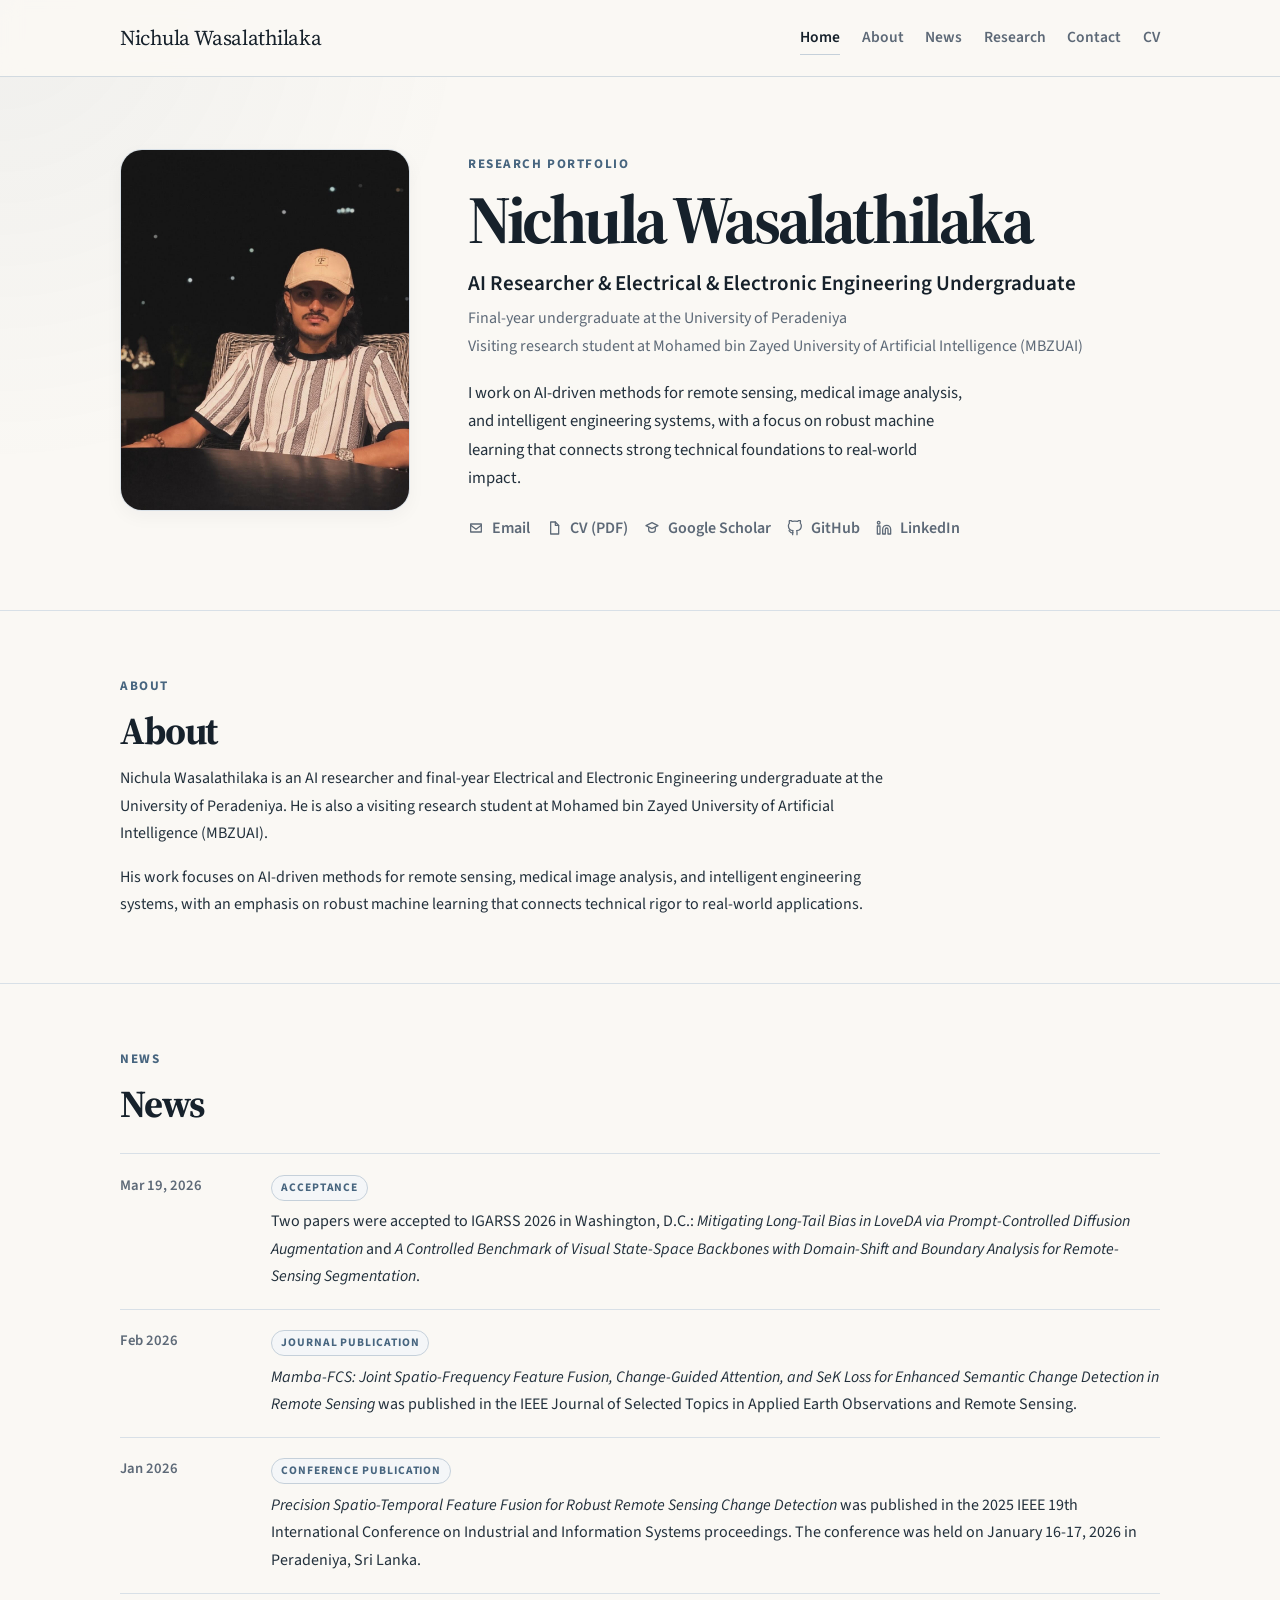
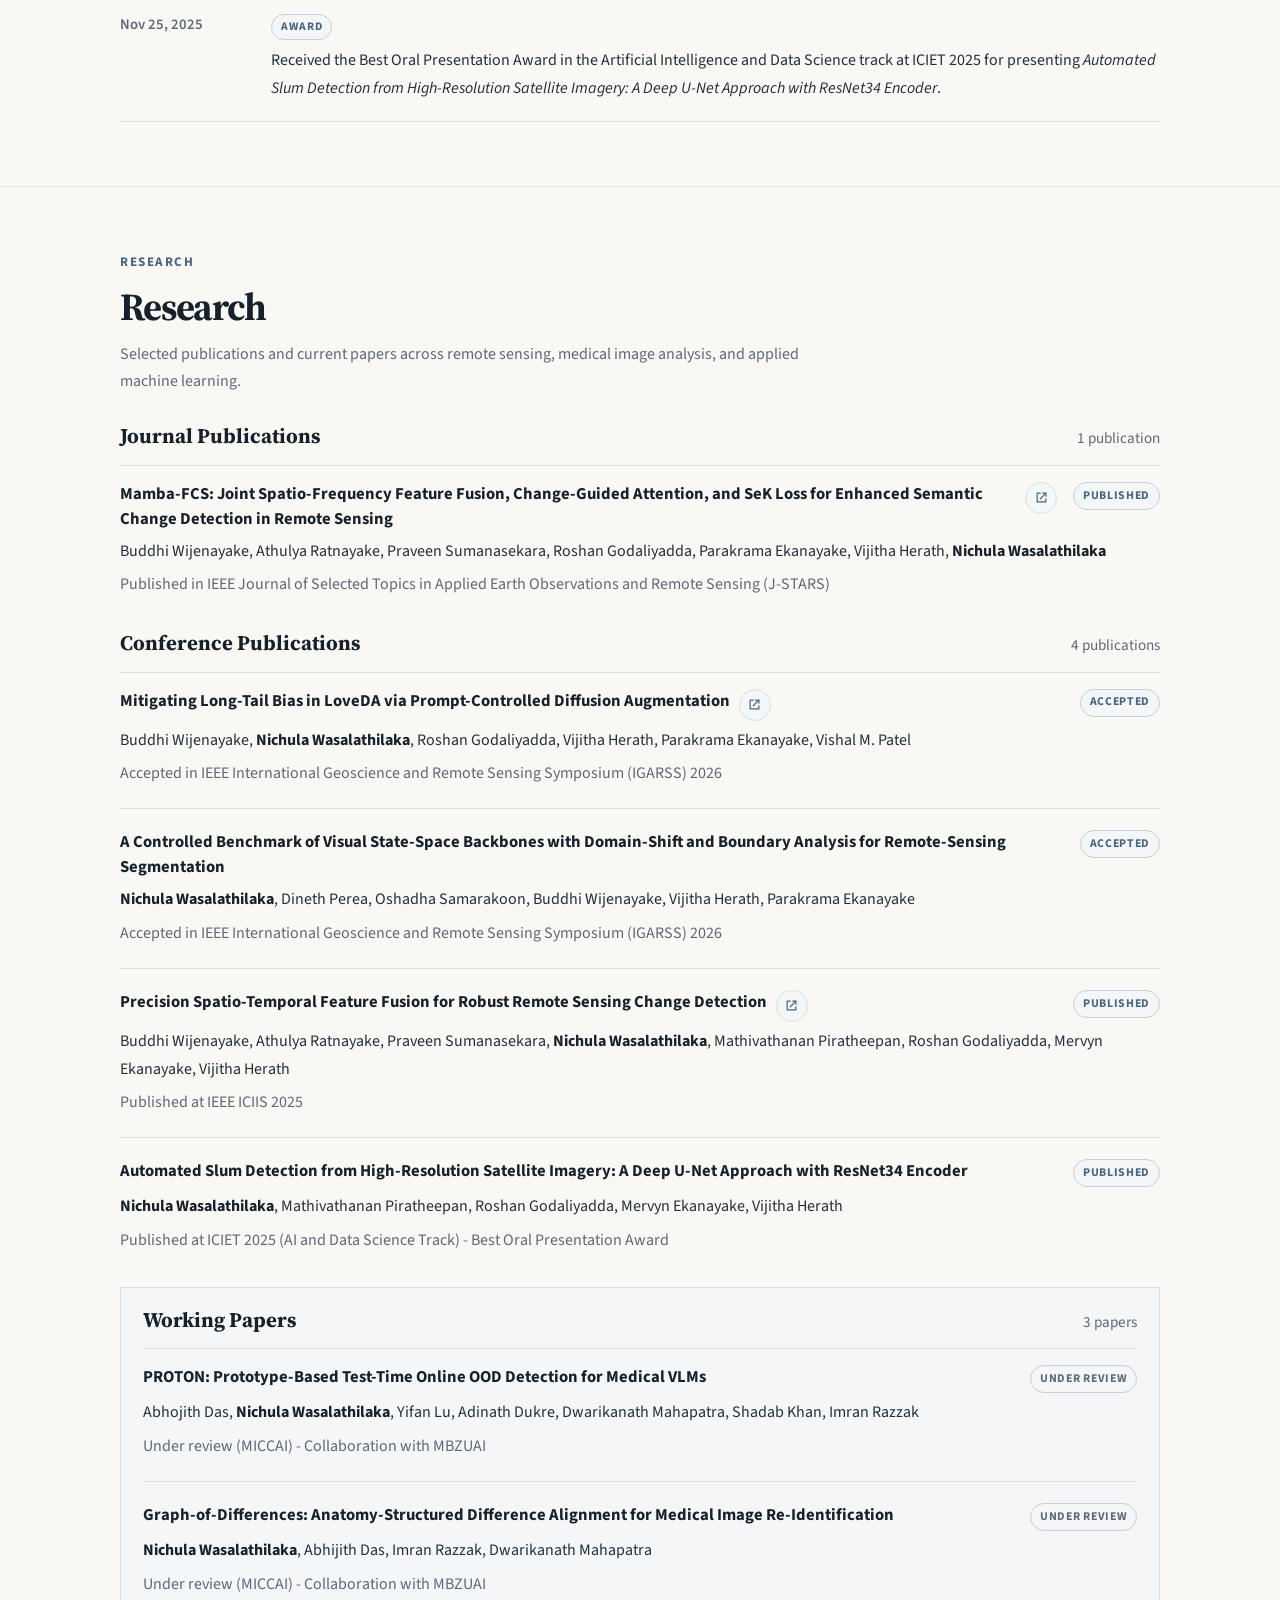
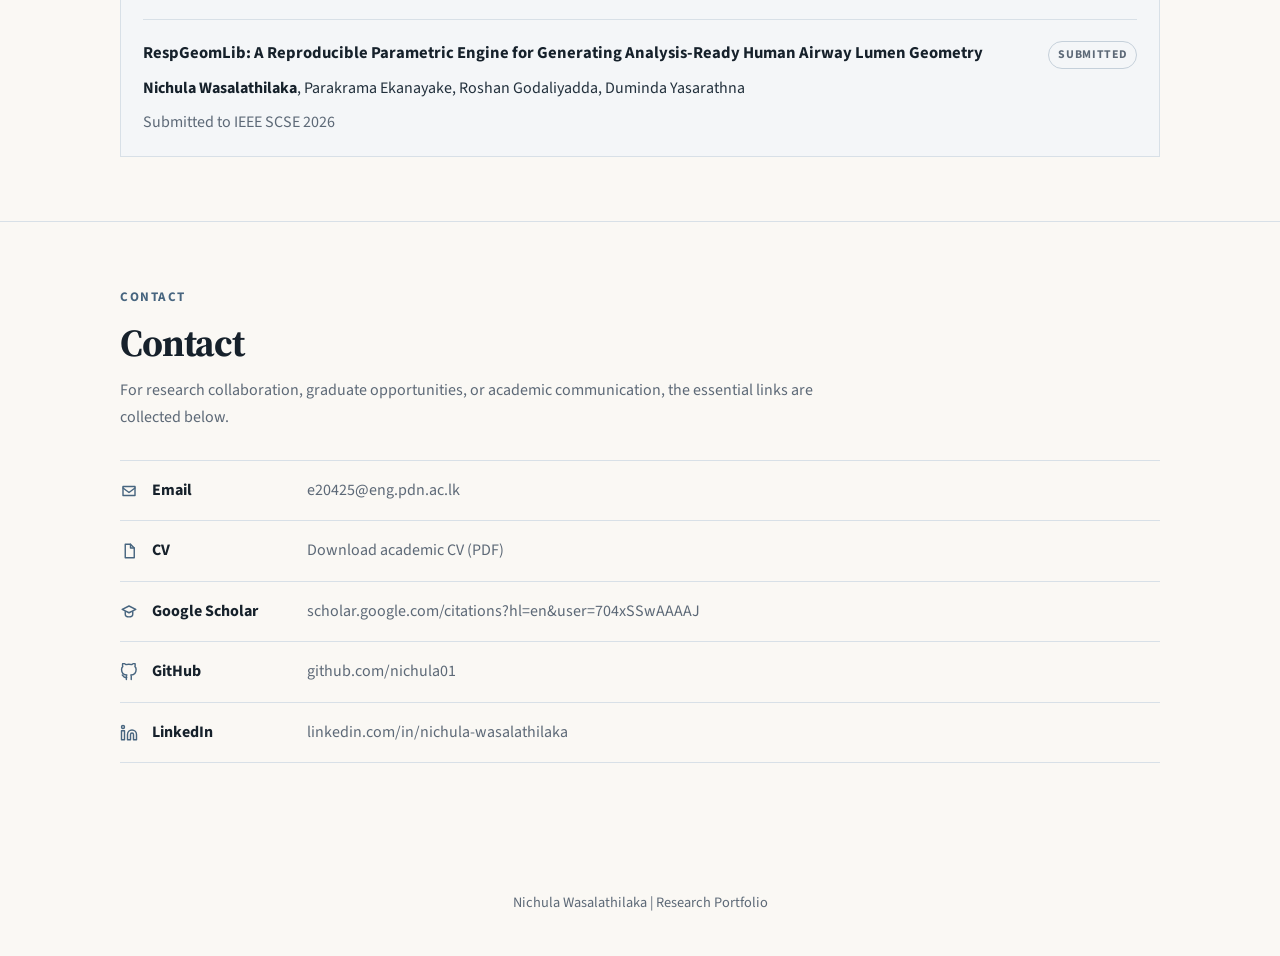
==== index.html @ c7d23189 "Initial portfolio site" ====
<!DOCTYPE html>
<html lang="en">
<head>
  <meta charset="UTF-8" />
  <meta name="viewport" content="width=device-width, initial-scale=1.0" />
  <title>Nichula Wasalathilaka | Research Portfolio</title>
  <meta name="description" content="Nichula Wasalathilaka is an AI researcher and Electrical &amp; Electronic Engineering undergraduate at the University of Peradeniya, working on remote sensing, medical imaging, and intelligent engineering systems." />
  <meta name="author" content="Nichula Wasalathilaka" />
  <meta name="robots" content="index, follow, max-image-preview:large" />
  <meta name="theme-color" content="#faf8f4" />
  <link rel="canonical" href="https://nichula01.github.io/" />
  <meta property="og:type" content="website" />
  <meta property="og:site_name" content="Nichula Wasalathilaka | Research Portfolio" />
  <meta property="og:title" content="Nichula Wasalathilaka | Research Portfolio" />
  <meta property="og:description" content="Nichula Wasalathilaka is an AI researcher and Electrical &amp; Electronic Engineering undergraduate at the University of Peradeniya, working on remote sensing, medical imaging, and intelligent engineering systems." />
  <meta property="og:url" content="https://nichula01.github.io/" />
  <meta property="og:image" content="https://nichula01.github.io/images/nichula_2.jpg" />
  <meta property="og:image:alt" content="Portrait of Nichula Wasalathilaka" />
  <meta name="twitter:card" content="summary_large_image" />
  <meta name="twitter:title" content="Nichula Wasalathilaka | Research Portfolio" />
  <meta name="twitter:description" content="Nichula Wasalathilaka is an AI researcher and Electrical &amp; Electronic Engineering undergraduate at the University of Peradeniya, working on remote sensing, medical imaging, and intelligent engineering systems." />
  <meta name="twitter:image" content="https://nichula01.github.io/images/nichula_2.jpg" />
  <!-- Temporary favicon using the existing portrait image. Replace with dedicated favicon assets if added later. -->
  <link rel="icon" href="images/nichula_2.jpg" type="image/jpeg" />
  <link rel="apple-touch-icon" href="images/nichula_2.jpg" />
  <link rel="preconnect" href="https://fonts.googleapis.com" />
  <link rel="preconnect" href="https://fonts.gstatic.com" crossorigin />
  <link href="https://fonts.googleapis.com/css2?family=Source+Sans+3:wght@400;500;600;700&family=Source+Serif+4:wght@600;700;800&display=swap" rel="stylesheet" />
  <script type="application/ld+json">
    {
      "@context": "https://schema.org",
      "@type": "Person",
      "name": "Nichula Wasalathilaka",
      "url": "https://nichula01.github.io/",
      "image": "https://nichula01.github.io/images/nichula_2.jpg",
      "jobTitle": "AI Researcher & Electrical & Electronic Engineering Undergraduate",
      "description": "Nichula Wasalathilaka is an AI researcher and Electrical & Electronic Engineering undergraduate at the University of Peradeniya, working on remote sensing, medical imaging, and intelligent engineering systems.",
      "email": "mailto:e20425@eng.pdn.ac.lk",
      "affiliation": {
        "@type": "CollegeOrUniversity",
        "name": "University of Peradeniya"
      },
      "sameAs": [
        "https://github.com/nichula01",
        "https://www.linkedin.com/in/nichula-wasalathilaka/",
        "https://scholar.google.com/citations?hl=en&user=704xSSwAAAAJ"
      ],
      "knowsAbout": [
        "Remote sensing",
        "Medical image analysis",
        "Intelligent engineering systems",
        "Machine learning"
      ]
    }
  </script>
  <style>
    :root {
      --bg: #faf8f4;
      --surface: #ffffff;
      --surface-muted: #f4f6f8;
      --text: #22303c;
      --heading: #16212b;
      --muted: #5d6977;
      --accent: #47657f;
      --line: #d8e0e7;
      --line-strong: #c5d0da;
      --shadow-soft: 0 6px 18px rgba(22, 33, 43, 0.04);
      --max-width: 1040px;
      --nav-height: 76px;
    }

    * {
      box-sizing: border-box;
      margin: 0;
      padding: 0;
    }

    html {
      scroll-behavior: smooth;
    }

    body {
      font-family: "Source Sans 3", sans-serif;
      color: var(--text);
      background: var(--bg);
      line-height: 1.72;
      overflow-x: hidden;
    }

    body::before {
      content: "";
      position: fixed;
      inset: 0;
      pointer-events: none;
      background: radial-gradient(circle at top left, rgba(71, 101, 127, 0.06), transparent 30%);
      z-index: -1;
    }

    img {
      display: block;
      max-width: 100%;
    }

    a {
      color: var(--accent);
      text-decoration: none;
    }

    a:hover {
      color: var(--heading);
    }

    a:focus-visible,
    button:focus-visible {
      outline: 2px solid var(--accent);
      outline-offset: 3px;
    }

    button {
      font: inherit;
      color: inherit;
      background: none;
      border: 0;
      cursor: pointer;
    }

    section[id] {
      scroll-margin-top: calc(var(--nav-height) + 18px);
    }

    .container {
      width: min(calc(100% - 2rem), var(--max-width));
      margin: 0 auto;
    }

    main {
      padding: 2rem 0 4rem;
    }

    .site-header {
      position: sticky;
      top: 0;
      z-index: 20;
      background: rgba(250, 248, 244, 0.94);
      border-bottom: 1px solid rgba(197, 208, 218, 0.75);
      backdrop-filter: blur(10px);
      -webkit-backdrop-filter: blur(10px);
    }

    .nav-bar {
      min-height: var(--nav-height);
      display: flex;
      align-items: center;
      justify-content: space-between;
      gap: 1rem;
      position: relative;
    }

    .brand {
      color: var(--heading);
      font-family: "Source Serif 4", serif;
      font-size: 1.32rem;
      letter-spacing: -0.02em;
      white-space: nowrap;
    }

    .nav-links {
      display: flex;
      align-items: center;
      gap: 1.35rem;
      list-style: none;
    }

    .nav-links a {
      position: relative;
      color: var(--muted);
      font-size: 0.97rem;
      font-weight: 600;
      padding-bottom: 0.2rem;
      transition: color 0.2s ease;
    }

    .nav-links a::after {
      content: "";
      position: absolute;
      left: 0;
      right: 0;
      bottom: -0.2rem;
      height: 1px;
      background: var(--line-strong);
      opacity: 0;
      transition: opacity 0.2s ease;
    }

    .nav-links a:hover,
    .nav-links a.active {
      color: var(--heading);
    }

    .nav-links a.active::after {
      opacity: 1;
    }

    .menu-button {
      display: none;
      align-items: center;
      justify-content: center;
      width: 42px;
      height: 42px;
      border: 1px solid var(--line);
      border-radius: 12px;
      color: var(--heading);
      background: rgba(255, 255, 255, 0.74);
    }

    .menu-button svg {
      width: 18px;
      height: 18px;
      stroke: currentColor;
      fill: none;
      stroke-width: 2;
      stroke-linecap: round;
      stroke-linejoin: round;
    }

    .section {
      padding: 4rem 0;
      border-top: 1px solid var(--line);
    }

    .section:first-of-type {
      border-top: 0;
      padding-top: 1rem;
    }

    .section-label {
      display: block;
      margin-bottom: 0.75rem;
      color: var(--accent);
      font-size: 0.82rem;
      font-weight: 700;
      letter-spacing: 0.12em;
      text-transform: uppercase;
    }

    .section-title {
      color: var(--heading);
      font-family: "Source Serif 4", serif;
      font-size: clamp(1.9rem, 3vw, 2.45rem);
      line-height: 1.12;
      letter-spacing: -0.03em;
      margin-bottom: 0.8rem;
    }

    .section-intro {
      max-width: 44rem;
      color: var(--muted);
      font-size: 1rem;
    }

    .hero {
      display: grid;
      grid-template-columns: minmax(240px, 300px) minmax(0, 1fr);
      gap: 3rem;
      align-items: start;
      padding-top: 1.5rem;
    }

    .hero-portrait {
      width: min(100%, 290px);
      border-radius: 22px;
      overflow: hidden;
      border: 1px solid var(--line);
      background: var(--surface);
      box-shadow: var(--shadow-soft);
    }

    .hero-portrait img {
      width: 100%;
      aspect-ratio: 4 / 5;
      object-fit: cover;
      object-position: center 18%;
    }

    .hero-copy {
      min-width: 0;
      padding-top: 0.25rem;
    }

    .hero-name {
      color: var(--heading);
      font-family: "Source Serif 4", serif;
      font-size: clamp(2.8rem, 7vw, 4.25rem);
      line-height: 0.95;
      letter-spacing: -0.05em;
      margin-bottom: 1rem;
    }

    .hero-role {
      color: var(--heading);
      font-size: clamp(1.08rem, 2.3vw, 1.32rem);
      font-weight: 600;
      line-height: 1.45;
      margin-bottom: 0.4rem;
    }

    .hero-affiliation {
      color: var(--muted);
      font-size: 1rem;
      margin-bottom: 1.15rem;
    }

    .hero-summary {
      max-width: 62ch;
      font-size: 1.04rem;
      color: var(--text);
      margin-bottom: 1.35rem;
    }

    .hero-links {
      display: flex;
      flex-wrap: wrap;
      gap: 0.7rem 1rem;
      list-style: none;
    }

    .hero-links a {
      display: inline-flex;
      align-items: center;
      gap: 0.5rem;
      color: var(--muted);
      font-weight: 600;
      transition: color 0.2s ease;
    }

    .hero-links a:hover {
      color: var(--heading);
    }

    .link-icon,
    .contact-icon {
      width: 16px;
      height: 16px;
      stroke: currentColor;
      fill: none;
      stroke-width: 1.9;
      stroke-linecap: round;
      stroke-linejoin: round;
      flex: 0 0 auto;
    }

    .about-content {
      max-width: 48rem;
    }

    .about-content p + p {
      margin-top: 1rem;
    }

    .news-list {
      list-style: none;
      margin-top: 1.75rem;
      border-top: 1px solid var(--line);
    }

    .news-item {
      display: grid;
      grid-template-columns: minmax(100px, 132px) minmax(0, 1fr);
      gap: 1.2rem;
      padding: 1.15rem 0;
      border-bottom: 1px solid var(--line);
    }

    .news-date {
      color: var(--muted);
      font-size: 0.92rem;
      font-weight: 600;
      white-space: nowrap;
    }

    .news-body {
      min-width: 0;
    }

    .news-type {
      display: inline-flex;
      align-items: center;
      padding: 0.14rem 0.55rem;
      margin-bottom: 0.45rem;
      border: 1px solid var(--line-strong);
      border-radius: 999px;
      background: var(--surface-muted);
      color: var(--accent);
      font-size: 0.72rem;
      font-weight: 700;
      letter-spacing: 0.08em;
      text-transform: uppercase;
    }

    .news-body p {
      color: var(--text);
    }

    .research-wrap {
      margin-top: 1.75rem;
      display: grid;
      gap: 2.4rem;
    }

    .publication-groups {
      display: grid;
      gap: 2rem;
    }

    .publication-group {
      display: grid;
      gap: 1rem;
    }

    .publication-group.is-muted {
      padding: 1.25rem 1.35rem;
      border: 1px solid var(--line);
      background: var(--surface-muted);
    }

    .publication-group-head {
      display: flex;
      align-items: baseline;
      justify-content: space-between;
      gap: 1rem;
      padding-bottom: 0.85rem;
      border-bottom: 1px solid var(--line);
    }

    .publication-group-title {
      color: var(--heading);
      font-family: "Source Serif 4", serif;
      font-size: 1.3rem;
      line-height: 1.2;
    }

    .publication-count {
      color: var(--muted);
      font-size: 0.95rem;
      white-space: nowrap;
    }

    .publication-list {
      list-style: none;
      display: grid;
      gap: 1.3rem;
    }

    .publication-item {
      display: grid;
      gap: 0.38rem;
    }

    .publication-item + .publication-item {
      padding-top: 1.3rem;
      border-top: 1px solid var(--line);
    }

    .publication-header {
      display: flex;
      align-items: flex-start;
      justify-content: space-between;
      gap: 1rem;
    }

    .publication-title {
      color: var(--heading);
      font-size: 1.04rem;
      font-weight: 700;
      line-height: 1.5;
    }

    .publication-title-row {
      min-width: 0;
      display: flex;
      align-items: flex-start;
      gap: 0.55rem;
    }

    .paper-link {
      display: inline-flex;
      align-items: center;
      justify-content: center;
      width: 2rem;
      height: 2rem;
      flex: 0 0 auto;
      border: 1px solid var(--line);
      border-radius: 999px;
      background: var(--surface-muted);
      color: var(--accent);
      transition: color 0.2s ease, border-color 0.2s ease, background 0.2s ease;
    }

    .paper-link:hover {
      color: var(--heading);
      border-color: var(--line-strong);
      background: var(--surface);
    }

    .paper-link svg {
      width: 15px;
      height: 15px;
      stroke: currentColor;
      fill: none;
      stroke-width: 1.9;
      stroke-linecap: round;
      stroke-linejoin: round;
    }

    .status-badge {
      display: inline-flex;
      flex: 0 0 auto;
      align-items: center;
      padding: 0.18rem 0.55rem;
      border-radius: 999px;
      border: 1px solid var(--line-strong);
      background: var(--surface-muted);
      color: var(--accent);
      font-size: 0.74rem;
      font-weight: 700;
      letter-spacing: 0.06em;
      text-transform: uppercase;
      white-space: nowrap;
    }

    .status-badge.working {
      color: var(--muted);
    }

    .publication-authors,
    .publication-venue {
      color: var(--text);
    }

    .publication-venue {
      color: var(--muted);
    }

    .publication-authors strong {
      color: var(--heading);
      font-weight: 700;
    }

    .contact-list {
      list-style: none;
      margin-top: 1.75rem;
      border-top: 1px solid var(--line);
    }

    .contact-item {
      display: grid;
      grid-template-columns: 18px 140px minmax(0, 1fr);
      gap: 0.4rem 0.9rem;
      align-items: center;
      padding: 1rem 0;
      border-bottom: 1px solid var(--line);
      color: inherit;
    }

    .contact-label {
      color: var(--heading);
      font-weight: 700;
    }

    .contact-value {
      color: var(--muted);
      word-break: break-word;
    }

    .contact-icon {
      width: 18px;
      height: 18px;
      color: var(--accent);
    }

    .site-footer {
      padding: 0 0 2.5rem;
    }

    .footer-note {
      color: var(--muted);
      font-size: 0.9rem;
      text-align: center;
    }

    .reveal {
      opacity: 0;
      transform: translateY(16px);
      transition: opacity 0.65s ease, transform 0.65s ease;
    }

    .reveal.is-visible {
      opacity: 1;
      transform: translateY(0);
    }

    @media (max-width: 900px) {
      .menu-button {
        display: inline-flex;
      }

      .nav-links {
        position: absolute;
        top: calc(100% + 0.75rem);
        right: 0;
        left: 0;
        display: none;
        flex-direction: column;
        align-items: flex-start;
        gap: 0.9rem;
        padding: 1rem;
        border: 1px solid var(--line);
        border-radius: 16px;
        background: rgba(250, 248, 244, 0.98);
        box-shadow: var(--shadow-soft);
      }

      .nav-links.open {
        display: flex;
      }

      .hero {
        grid-template-columns: 1fr;
        gap: 2rem;
      }

      .hero-portrait {
        width: min(100%, 260px);
      }

      .contact-item {
        grid-template-columns: 18px 120px minmax(0, 1fr);
      }
    }

    @media (max-width: 720px) {
      .container {
        width: min(calc(100% - 1.25rem), var(--max-width));
      }

      main {
        padding-top: 1.25rem;
      }

      .section {
        padding: 3.2rem 0;
      }

      .news-item {
        grid-template-columns: 1fr;
        gap: 0.45rem;
      }

      .publication-header,
      .publication-group-head,
      .contact-item {
        grid-template-columns: 1fr;
        flex-direction: column;
        align-items: flex-start;
      }

      .contact-item {
        gap: 0.3rem;
      }

      .contact-icon {
        margin-bottom: 0.15rem;
      }
    }

    @media (prefers-reduced-motion: reduce) {
      html {
        scroll-behavior: auto;
      }

      .reveal,
      .reveal.is-visible {
        opacity: 1;
        transform: none;
        transition: none;
      }
    }
  </style>
</head>
<body>
  <header class="site-header">
    <div class="container">
      <nav class="nav-bar" aria-label="Primary navigation">
        <a class="brand" href="#home">Nichula Wasalathilaka</a>

        <button class="menu-button" id="menuButton" type="button" aria-label="Toggle navigation" aria-controls="navLinks" aria-expanded="false">
          <svg viewBox="0 0 24 24" aria-hidden="true">
            <path d="M4 7h16"></path>
            <path d="M4 12h16"></path>
            <path d="M4 17h16"></path>
          </svg>
        </button>

        <ul class="nav-links" id="navLinks">
          <li><a href="#home" class="active">Home</a></li>
          <li><a href="#about">About</a></li>
          <li><a href="#news">News</a></li>
          <li><a href="#research">Research</a></li>
          <li><a href="#contact">Contact</a></li>
          <li><a href="cv/Nichula_Wasalathilaka_CV.pdf" target="_blank" rel="noopener noreferrer">CV</a></li>
        </ul>
      </nav>
    </div>
  </header>

  <main>
    <section class="section" id="home" aria-labelledby="home-title">
      <div class="container">
        <div class="hero reveal">
          <figure class="hero-portrait">
            <img src="images/nichula_2.jpg" alt="Portrait of Nichula Wasalathilaka" />
          </figure>

          <div class="hero-copy">
            <span class="section-label">Research Portfolio</span>
            <h1 class="hero-name" id="home-title">Nichula Wasalathilaka</h1>
            <p class="hero-role">AI Researcher &amp; Electrical &amp; Electronic Engineering Undergraduate</p>
            <p class="hero-affiliation">Final-year undergraduate at the University of Peradeniya<br />Visiting research student at Mohamed bin Zayed University of Artificial Intelligence (MBZUAI)</p>
            <p class="hero-summary">I work on AI-driven methods for remote sensing, medical image analysis, and intelligent engineering systems, with a focus on robust machine learning that connects strong technical foundations to real-world impact.</p>

            <ul class="hero-links" aria-label="Academic and professional links">
              <li>
                <a href="mailto:e20425@eng.pdn.ac.lk">
                  <svg class="link-icon" viewBox="0 0 24 24" aria-hidden="true">
                    <path d="M4 6h16v12H4z"></path>
                    <path d="m4 8 8 6 8-6"></path>
                  </svg>
                  <span>Email</span>
                </a>
              </li>
              <li>
                <!-- Place the PDF at cv/Nichula_Wasalathilaka_CV.pdf before deployment. -->
                <a href="cv/Nichula_Wasalathilaka_CV.pdf" target="_blank" rel="noopener noreferrer">
                  <svg class="link-icon" viewBox="0 0 24 24" aria-hidden="true">
                    <path d="M7 3h7l5 5v13H7z"></path>
                    <path d="M14 3v5h5"></path>
                  </svg>
                  <span>CV (PDF)</span>
                </a>
              </li>
              <li>
                <a href="https://scholar.google.com/citations?hl=en&user=704xSSwAAAAJ" target="_blank" rel="noopener noreferrer">
                  <svg class="link-icon" viewBox="0 0 24 24" aria-hidden="true">
                    <path d="M12 4 3 8.5 12 13l9-4.5L12 4z"></path>
                    <path d="M7 11.5V15c0 2 2.2 3.5 5 3.5s5-1.5 5-3.5v-3.5"></path>
                  </svg>
                  <span>Google Scholar</span>
                </a>
              </li>
              <li>
                <a href="https://github.com/nichula01" target="_blank" rel="noopener noreferrer">
                  <svg class="link-icon" viewBox="0 0 24 24" aria-hidden="true">
                    <path d="M9 19c-4.5 1.5-4.5-2.5-6-3"></path>
                    <path d="M15 22v-3.9c0-1 .1-1.4-.5-2 3.5-.4 7-1.7 7-7.5a5.8 5.8 0 0 0-1.6-4c.2-.5.7-2-.1-4.1 0 0-1.3-.4-4.2 1.6a14.5 14.5 0 0 0-7.6 0C5.1.1 3.8.5 3.8.5c-.8 2.1-.3 3.6-.1 4.1a5.8 5.8 0 0 0-1.6 4c0 5.8 3.5 7.1 7 7.5-.5.5-.6 1-.6 2V22"></path>
                  </svg>
                  <span>GitHub</span>
                </a>
              </li>
              <li>
                <a href="https://www.linkedin.com/in/nichula-wasalathilaka/" target="_blank" rel="noopener noreferrer">
                  <svg class="link-icon" viewBox="0 0 24 24" aria-hidden="true">
                    <path d="M16 8a6 6 0 0 1 6 6v7h-4v-7a2 2 0 0 0-4 0v7h-4v-7a6 6 0 0 1 6-6z"></path>
                    <path d="M2 9h4v12H2z"></path>
                    <circle cx="4" cy="4" r="2"></circle>
                  </svg>
                  <span>LinkedIn</span>
                </a>
              </li>
            </ul>
          </div>
        </div>
      </div>
    </section>

    <section class="section" id="about" aria-labelledby="about-title">
      <div class="container">
        <span class="section-label reveal">About</span>
        <h2 class="section-title reveal" id="about-title">About</h2>
        <div class="about-content reveal">
          <p>Nichula Wasalathilaka is an AI researcher and final-year Electrical and Electronic Engineering undergraduate at the University of Peradeniya. He is also a visiting research student at Mohamed bin Zayed University of Artificial Intelligence (MBZUAI).</p>
          <p>His work focuses on AI-driven methods for remote sensing, medical image analysis, and intelligent engineering systems, with an emphasis on robust machine learning that connects technical rigor to real-world applications.</p>
        </div>
      </div>
    </section>

    <section class="section" id="news" aria-labelledby="news-title">
      <div class="container">
        <span class="section-label reveal">News</span>
        <h2 class="section-title reveal" id="news-title">News</h2>

        <ul class="news-list">
          <li class="news-item reveal">
            <time class="news-date" datetime="2026-03-19">Mar 19, 2026</time>
            <div class="news-body">
              <span class="news-type">Acceptance</span>
              <p>Two papers were accepted to IGARSS 2026 in Washington, D.C.: <em>Mitigating Long-Tail Bias in LoveDA via Prompt-Controlled Diffusion Augmentation</em> and <em>A Controlled Benchmark of Visual State-Space Backbones with Domain-Shift and Boundary Analysis for Remote-Sensing Segmentation</em>.</p>
            </div>
          </li>

          <li class="news-item reveal">
            <time class="news-date" datetime="2026-02">Feb 2026</time>
            <div class="news-body">
              <span class="news-type">Journal Publication</span>
              <p><em>Mamba-FCS: Joint Spatio-Frequency Feature Fusion, Change-Guided Attention, and SeK Loss for Enhanced Semantic Change Detection in Remote Sensing</em> was published in the IEEE Journal of Selected Topics in Applied Earth Observations and Remote Sensing.</p>
            </div>
          </li>

          <li class="news-item reveal">
            <time class="news-date" datetime="2026-01">Jan 2026</time>
            <div class="news-body">
              <span class="news-type">Conference Publication</span>
              <p><em>Precision Spatio-Temporal Feature Fusion for Robust Remote Sensing Change Detection</em> was published in the 2025 IEEE 19th International Conference on Industrial and Information Systems proceedings. The conference was held on January 16-17, 2026 in Peradeniya, Sri Lanka.</p>
            </div>
          </li>

          <li class="news-item reveal">
            <time class="news-date" datetime="2025-11-25">Nov 25, 2025</time>
            <div class="news-body">
              <span class="news-type">Award</span>
              <p>Received the Best Oral Presentation Award in the Artificial Intelligence and Data Science track at ICIET 2025 for presenting <em>Automated Slum Detection from High-Resolution Satellite Imagery: A Deep U-Net Approach with ResNet34 Encoder</em>.</p>
            </div>
          </li>
        </ul>
      </div>
    </section>

    <section class="section" id="research" aria-labelledby="research-title">
      <div class="container">
        <span class="section-label reveal">Research</span>
        <h2 class="section-title reveal" id="research-title">Research</h2>
        <p class="section-intro reveal">Selected publications and current papers across remote sensing, medical image analysis, and applied machine learning.</p>

        <div class="research-wrap">
          <div class="publication-groups">
            <section class="publication-group reveal" aria-labelledby="journal-publications-title">
              <div class="publication-group-head">
                <h3 class="publication-group-title" id="journal-publications-title">Journal Publications</h3>
                <p class="publication-count">1 publication</p>
              </div>

              <ol class="publication-list">
                <li class="publication-item">
                  <div class="publication-header">
                    <div class="publication-title-row">
                      <p class="publication-title">Mamba-FCS: Joint Spatio-Frequency Feature Fusion, Change-Guided Attention, and SeK Loss for Enhanced Semantic Change Detection in Remote Sensing</p>
                      <a class="paper-link" href="https://ieeexplore.ieee.org/document/11391528" target="_blank" rel="noopener noreferrer" aria-label="Open paper: Mamba-FCS">
                        <svg viewBox="0 0 24 24" aria-hidden="true">
                          <path d="M14 5h5v5"></path>
                          <path d="M10 14 19 5"></path>
                          <path d="M19 14v5h-14v-14h5"></path>
                        </svg>
                      </a>
                    </div>
                    <span class="status-badge">Published</span>
                  </div>
                  <p class="publication-authors">Buddhi Wijenayake, Athulya Ratnayake, Praveen Sumanasekara, Roshan Godaliyadda, Parakrama Ekanayake, Vijitha Herath, <strong>Nichula Wasalathilaka</strong></p>
                  <p class="publication-venue">Published in IEEE Journal of Selected Topics in Applied Earth Observations and Remote Sensing (J-STARS)</p>
                </li>
              </ol>
            </section>

            <section class="publication-group reveal" aria-labelledby="conference-publications-title">
              <div class="publication-group-head">
                <h3 class="publication-group-title" id="conference-publications-title">Conference Publications</h3>
                <p class="publication-count">4 publications</p>
              </div>

              <ol class="publication-list">
                <li class="publication-item">
                  <div class="publication-header">
                    <div class="publication-title-row">
                      <p class="publication-title">Mitigating Long-Tail Bias in LoveDA via Prompt-Controlled Diffusion Augmentation</p>
                      <a class="paper-link" href="https://arxiv.org/abs/2602.04749" target="_blank" rel="noopener noreferrer" aria-label="Open paper: Mitigating Long-Tail Bias in LoveDA via Prompt-Controlled Diffusion Augmentation">
                        <svg viewBox="0 0 24 24" aria-hidden="true">
                          <path d="M14 5h5v5"></path>
                          <path d="M10 14 19 5"></path>
                          <path d="M19 14v5h-14v-14h5"></path>
                        </svg>
                      </a>
                    </div>
                    <span class="status-badge">Accepted</span>
                  </div>
                  <p class="publication-authors">Buddhi Wijenayake, <strong>Nichula Wasalathilaka</strong>, Roshan Godaliyadda, Vijitha Herath, Parakrama Ekanayake, Vishal M. Patel</p>
                  <p class="publication-venue">Accepted in IEEE International Geoscience and Remote Sensing Symposium (IGARSS) 2026</p>
                </li>

                <li class="publication-item">
                  <div class="publication-header">
                    <p class="publication-title">A Controlled Benchmark of Visual State-Space Backbones with Domain-Shift and Boundary Analysis for Remote-Sensing Segmentation</p>
                    <span class="status-badge">Accepted</span>
                  </div>
                  <p class="publication-authors"><strong>Nichula Wasalathilaka</strong>, Dineth Perea, Oshadha Samarakoon, Buddhi Wijenayake, Vijitha Herath, Parakrama Ekanayake</p>
                  <p class="publication-venue">Accepted in IEEE International Geoscience and Remote Sensing Symposium (IGARSS) 2026</p>
                </li>

                <li class="publication-item">
                  <div class="publication-header">
                    <div class="publication-title-row">
                      <p class="publication-title">Precision Spatio-Temporal Feature Fusion for Robust Remote Sensing Change Detection</p>
                      <a class="paper-link" href="https://ieeexplore.ieee.org/document/11450773" target="_blank" rel="noopener noreferrer" aria-label="Open paper: Precision Spatio-Temporal Feature Fusion for Robust Remote Sensing Change Detection">
                        <svg viewBox="0 0 24 24" aria-hidden="true">
                          <path d="M14 5h5v5"></path>
                          <path d="M10 14 19 5"></path>
                          <path d="M19 14v5h-14v-14h5"></path>
                        </svg>
                      </a>
                    </div>
                    <span class="status-badge">Published</span>
                  </div>
                  <p class="publication-authors">Buddhi Wijenayake, Athulya Ratnayake, Praveen Sumanasekara, <strong>Nichula Wasalathilaka</strong>, Mathivathanan Piratheepan, Roshan Godaliyadda, Mervyn Ekanayake, Vijitha Herath</p>
                  <p class="publication-venue">Published at IEEE ICIIS 2025</p>
                </li>

                <li class="publication-item">
                  <div class="publication-header">
                    <p class="publication-title">Automated Slum Detection from High-Resolution Satellite Imagery: A Deep U-Net Approach with ResNet34 Encoder</p>
                    <span class="status-badge">Published</span>
                  </div>
                  <p class="publication-authors"><strong>Nichula Wasalathilaka</strong>, Mathivathanan Piratheepan, Roshan Godaliyadda, Mervyn Ekanayake, Vijitha Herath</p>
                  <p class="publication-venue">Published at ICIET 2025 (AI and Data Science Track) - Best Oral Presentation Award</p>
                </li>
              </ol>
            </section>

            <section class="publication-group is-muted reveal" aria-labelledby="working-papers-title">
              <div class="publication-group-head">
                <h3 class="publication-group-title" id="working-papers-title">Working Papers</h3>
                <p class="publication-count">3 papers</p>
              </div>

              <ol class="publication-list">
                <li class="publication-item">
                  <div class="publication-header">
                    <p class="publication-title">PROTON: Prototype-Based Test-Time Online OOD Detection for Medical VLMs</p>
                    <span class="status-badge working">Under Review</span>
                  </div>
                  <p class="publication-authors">Abhojith Das, <strong>Nichula Wasalathilaka</strong>, Yifan Lu, Adinath Dukre, Dwarikanath Mahapatra, Shadab Khan, Imran Razzak</p>
                  <p class="publication-venue">Under review (MICCAI) - Collaboration with MBZUAI</p>
                </li>

                <li class="publication-item">
                  <div class="publication-header">
                    <p class="publication-title">Graph-of-Differences: Anatomy-Structured Difference Alignment for Medical Image Re-Identification</p>
                    <span class="status-badge working">Under Review</span>
                  </div>
                  <p class="publication-authors"><strong>Nichula Wasalathilaka</strong>, Abhijith Das, Imran Razzak, Dwarikanath Mahapatra</p>
                  <p class="publication-venue">Under review (MICCAI) - Collaboration with MBZUAI</p>
                </li>

                <li class="publication-item">
                  <div class="publication-header">
                    <p class="publication-title">RespGeomLib: A Reproducible Parametric Engine for Generating Analysis-Ready Human Airway Lumen Geometry</p>
                    <span class="status-badge working">Submitted</span>
                  </div>
                  <p class="publication-authors"><strong>Nichula Wasalathilaka</strong>, Parakrama Ekanayake, Roshan Godaliyadda, Duminda Yasarathna</p>
                  <p class="publication-venue">Submitted to IEEE SCSE 2026</p>
                </li>
              </ol>
            </section>
          </div>
        </div>
      </div>
    </section>

    <section class="section" id="contact" aria-labelledby="contact-title">
      <div class="container">
        <span class="section-label reveal">Contact</span>
        <h2 class="section-title reveal" id="contact-title">Contact</h2>
        <p class="section-intro reveal">For research collaboration, graduate opportunities, or academic communication, the essential links are collected below.</p>

        <ul class="contact-list reveal" aria-label="Contact and profile links">
          <li>
            <a class="contact-item" href="mailto:e20425@eng.pdn.ac.lk">
              <svg class="contact-icon" viewBox="0 0 24 24" aria-hidden="true">
                <path d="M4 6h16v12H4z"></path>
                <path d="m4 8 8 6 8-6"></path>
              </svg>
              <span class="contact-label">Email</span>
              <span class="contact-value">e20425@eng.pdn.ac.lk</span>
            </a>
          </li>

          <li>
            <!-- Place the PDF at cv/Nichula_Wasalathilaka_CV.pdf before deployment. -->
            <a class="contact-item" href="cv/Nichula_Wasalathilaka_CV.pdf" target="_blank" rel="noopener noreferrer">
              <svg class="contact-icon" viewBox="0 0 24 24" aria-hidden="true">
                <path d="M7 3h7l5 5v13H7z"></path>
                <path d="M14 3v5h5"></path>
              </svg>
              <span class="contact-label">CV</span>
              <span class="contact-value">Download academic CV (PDF)</span>
            </a>
          </li>

          <li>
            <a class="contact-item" href="https://scholar.google.com/citations?hl=en&user=704xSSwAAAAJ" target="_blank" rel="noopener noreferrer">
              <svg class="contact-icon" viewBox="0 0 24 24" aria-hidden="true">
                <path d="M12 4 3 8.5 12 13l9-4.5L12 4z"></path>
                <path d="M7 11.5V15c0 2 2.2 3.5 5 3.5s5-1.5 5-3.5v-3.5"></path>
              </svg>
              <span class="contact-label">Google Scholar</span>
              <span class="contact-value">scholar.google.com/citations?hl=en&amp;user=704xSSwAAAAJ</span>
            </a>
          </li>

          <li>
            <a class="contact-item" href="https://github.com/nichula01" target="_blank" rel="noopener noreferrer">
              <svg class="contact-icon" viewBox="0 0 24 24" aria-hidden="true">
                <path d="M9 19c-4.5 1.5-4.5-2.5-6-3"></path>
                <path d="M15 22v-3.9c0-1 .1-1.4-.5-2 3.5-.4 7-1.7 7-7.5a5.8 5.8 0 0 0-1.6-4c.2-.5.7-2-.1-4.1 0 0-1.3-.4-4.2 1.6a14.5 14.5 0 0 0-7.6 0C5.1.1 3.8.5 3.8.5c-.8 2.1-.3 3.6-.1 4.1a5.8 5.8 0 0 0-1.6 4c0 5.8 3.5 7.1 7 7.5-.5.5-.6 1-.6 2V22"></path>
              </svg>
              <span class="contact-label">GitHub</span>
              <span class="contact-value">github.com/nichula01</span>
            </a>
          </li>

          <li>
            <a class="contact-item" href="https://www.linkedin.com/in/nichula-wasalathilaka/" target="_blank" rel="noopener noreferrer">
              <svg class="contact-icon" viewBox="0 0 24 24" aria-hidden="true">
                <path d="M16 8a6 6 0 0 1 6 6v7h-4v-7a2 2 0 0 0-4 0v7h-4v-7a6 6 0 0 1 6-6z"></path>
                <path d="M2 9h4v12H2z"></path>
                <circle cx="4" cy="4" r="2"></circle>
              </svg>
              <span class="contact-label">LinkedIn</span>
              <span class="contact-value">linkedin.com/in/nichula-wasalathilaka</span>
            </a>
          </li>
        </ul>
      </div>
    </section>
  </main>

  <footer class="site-footer">
    <div class="container">
      <p class="footer-note">Nichula Wasalathilaka | Research Portfolio</p>
    </div>
  </footer>

  <script>
    const menuButton = document.getElementById("menuButton");
    const navLinks = document.getElementById("navLinks");
    const sectionLinks = Array.from(document.querySelectorAll('.nav-links a[href^="#"]'));
    const sections = sectionLinks
      .map((link) => document.querySelector(link.getAttribute("href")))
      .filter(Boolean);

    const closeMenu = () => {
      navLinks.classList.remove("open");
      menuButton.setAttribute("aria-expanded", "false");
    };

    menuButton.addEventListener("click", () => {
      const isOpen = navLinks.classList.toggle("open");
      menuButton.setAttribute("aria-expanded", String(isOpen));
    });

    navLinks.querySelectorAll("a").forEach((link) => {
      link.addEventListener("click", () => {
        closeMenu();
      });
    });

    document.addEventListener("click", (event) => {
      if (!navLinks.classList.contains("open")) {
        return;
      }

      if (event.target.closest(".nav-bar")) {
        return;
      }

      closeMenu();
    });

    window.addEventListener("resize", () => {
      if (window.innerWidth > 900) {
        closeMenu();
      }
    });

    const revealItems = document.querySelectorAll(".reveal");

    if ("IntersectionObserver" in window) {
      const revealObserver = new IntersectionObserver((entries) => {
        entries.forEach((entry) => {
          if (entry.isIntersecting) {
            entry.target.classList.add("is-visible");
            revealObserver.unobserve(entry.target);
          }
        });
      }, { threshold: 0.14 });

      revealItems.forEach((item) => revealObserver.observe(item));

      const navObserver = new IntersectionObserver((entries) => {
        entries.forEach((entry) => {
          if (!entry.isIntersecting) {
            return;
          }

          sectionLinks.forEach((link) => {
            link.classList.toggle("active", link.getAttribute("href") === `#${entry.target.id}`);
          });
        });
      }, {
        rootMargin: "-35% 0px -50% 0px",
        threshold: 0.1
      });

      sections.forEach((section) => navObserver.observe(section));
    } else {
      revealItems.forEach((item) => item.classList.add("is-visible"));
    }
  </script>
</body>
</html>
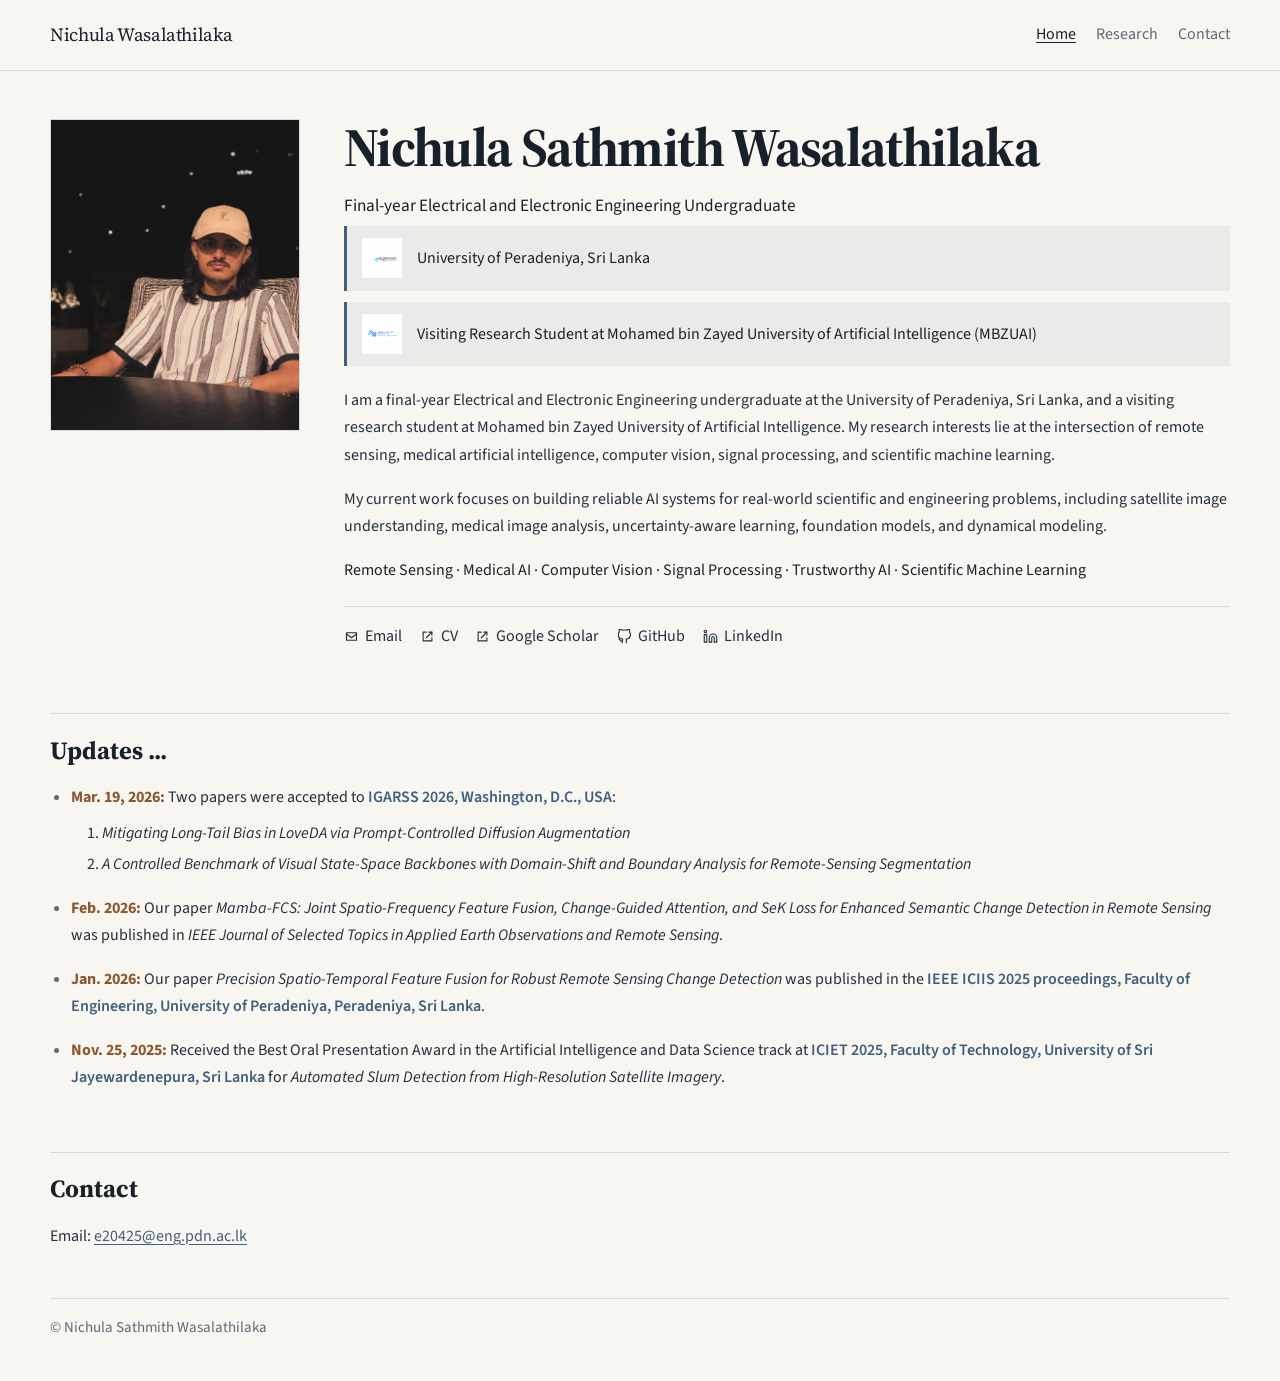
==== commit 981473d8: "changed index.html" ====
--- a/index.html
+++ b/index.html
@@ -3,24 +3,23 @@
 <head>
   <meta charset="UTF-8" />
   <meta name="viewport" content="width=device-width, initial-scale=1.0" />
-  <title>Nichula Wasalathilaka | Research Portfolio</title>
-  <meta name="description" content="Nichula Wasalathilaka is an AI researcher and Electrical &amp; Electronic Engineering undergraduate at the University of Peradeniya, working on remote sensing, medical imaging, and intelligent engineering systems." />
-  <meta name="author" content="Nichula Wasalathilaka" />
+  <title>Nichula Sathmith Wasalathilaka | Research Portfolio</title>
+  <meta name="description" content="Nichula Sathmith Wasalathilaka is a final-year Electrical and Electronic Engineering undergraduate at the University of Peradeniya and a visiting research student at MBZUAI, working across remote sensing, medical AI, computer vision, signal processing, and scientific machine learning." />
+  <meta name="author" content="Nichula Sathmith Wasalathilaka" />
   <meta name="robots" content="index, follow, max-image-preview:large" />
-  <meta name="theme-color" content="#faf8f4" />
+  <meta name="theme-color" content="#f8f6f1" />
   <link rel="canonical" href="https://nichula01.github.io/" />
   <meta property="og:type" content="website" />
-  <meta property="og:site_name" content="Nichula Wasalathilaka | Research Portfolio" />
-  <meta property="og:title" content="Nichula Wasalathilaka | Research Portfolio" />
-  <meta property="og:description" content="Nichula Wasalathilaka is an AI researcher and Electrical &amp; Electronic Engineering undergraduate at the University of Peradeniya, working on remote sensing, medical imaging, and intelligent engineering systems." />
+  <meta property="og:site_name" content="Nichula Sathmith Wasalathilaka | Research Portfolio" />
+  <meta property="og:title" content="Nichula Sathmith Wasalathilaka | Research Portfolio" />
+  <meta property="og:description" content="Nichula Sathmith Wasalathilaka is a final-year Electrical and Electronic Engineering undergraduate at the University of Peradeniya and a visiting research student at MBZUAI, working across remote sensing, medical AI, computer vision, signal processing, and scientific machine learning." />
   <meta property="og:url" content="https://nichula01.github.io/" />
   <meta property="og:image" content="https://nichula01.github.io/images/nichula_2.jpg" />
-  <meta property="og:image:alt" content="Portrait of Nichula Wasalathilaka" />
+  <meta property="og:image:alt" content="Portrait of Nichula Sathmith Wasalathilaka" />
   <meta name="twitter:card" content="summary_large_image" />
-  <meta name="twitter:title" content="Nichula Wasalathilaka | Research Portfolio" />
-  <meta name="twitter:description" content="Nichula Wasalathilaka is an AI researcher and Electrical &amp; Electronic Engineering undergraduate at the University of Peradeniya, working on remote sensing, medical imaging, and intelligent engineering systems." />
+  <meta name="twitter:title" content="Nichula Sathmith Wasalathilaka | Research Portfolio" />
+  <meta name="twitter:description" content="Nichula Sathmith Wasalathilaka is a final-year Electrical and Electronic Engineering undergraduate at the University of Peradeniya and a visiting research student at MBZUAI, working across remote sensing, medical AI, computer vision, signal processing, and scientific machine learning." />
   <meta name="twitter:image" content="https://nichula01.github.io/images/nichula_2.jpg" />
-  <!-- Temporary favicon using the existing portrait image. Replace with dedicated favicon assets if added later. -->
   <link rel="icon" href="images/nichula_2.jpg" type="image/jpeg" />
   <link rel="apple-touch-icon" href="images/nichula_2.jpg" />
   <link rel="preconnect" href="https://fonts.googleapis.com" />
@@ -30,43 +29,48 @@
     {
       "@context": "https://schema.org",
       "@type": "Person",
-      "name": "Nichula Wasalathilaka",
+      "name": "Nichula Sathmith Wasalathilaka",
       "url": "https://nichula01.github.io/",
       "image": "https://nichula01.github.io/images/nichula_2.jpg",
-      "jobTitle": "AI Researcher & Electrical & Electronic Engineering Undergraduate",
-      "description": "Nichula Wasalathilaka is an AI researcher and Electrical & Electronic Engineering undergraduate at the University of Peradeniya, working on remote sensing, medical imaging, and intelligent engineering systems.",
+      "jobTitle": "Final-year Electrical and Electronic Engineering Undergraduate",
+      "description": "Nichula Sathmith Wasalathilaka is a final-year Electrical and Electronic Engineering undergraduate at the University of Peradeniya and a visiting research student at MBZUAI, working across remote sensing, medical AI, computer vision, signal processing, and scientific machine learning.",
       "email": "mailto:e20425@eng.pdn.ac.lk",
-      "affiliation": {
-        "@type": "CollegeOrUniversity",
-        "name": "University of Peradeniya"
-      },
+      "affiliation": [
+        {
+          "@type": "CollegeOrUniversity",
+          "name": "University of Peradeniya"
+        },
+        {
+          "@type": "CollegeOrUniversity",
+          "name": "Mohamed bin Zayed University of Artificial Intelligence"
+        }
+      ],
       "sameAs": [
+        "https://scholar.google.com/citations?hl=en&user=704xSSwAAAAJ",
         "https://github.com/nichula01",
-        "https://www.linkedin.com/in/nichula-wasalathilaka/",
-        "https://scholar.google.com/citations?hl=en&user=704xSSwAAAAJ"
+        "https://www.linkedin.com/in/nichula-wasalathilaka/"
       ],
       "knowsAbout": [
         "Remote sensing",
-        "Medical image analysis",
-        "Intelligent engineering systems",
-        "Machine learning"
+        "Medical AI",
+        "Computer vision",
+        "Signal processing",
+        "Trustworthy AI",
+        "Scientific machine learning"
       ]
     }
   </script>
   <style>
     :root {
-      --bg: #faf8f4;
+      --bg: #f8f6f1;
       --surface: #ffffff;
-      --surface-muted: #f4f6f8;
-      --text: #22303c;
-      --heading: #16212b;
-      --muted: #5d6977;
-      --accent: #47657f;
-      --line: #d8e0e7;
-      --line-strong: #c5d0da;
-      --shadow-soft: 0 6px 18px rgba(22, 33, 43, 0.04);
-      --max-width: 1040px;
-      --nav-height: 76px;
+      --text: #23303b;
+      --heading: #18212a;
+      --muted: #5f6a75;
+      --accent: #3f5f7b;
+      --date-accent: #8a5730;
+      --line: #d5dbe1;
+      --max-width: 1180px;
     }
 
     * {
@@ -81,19 +85,13 @@
 
     body {
       font-family: "Source Sans 3", sans-serif;
+      background: var(--bg);
       color: var(--text);
-      background: var(--bg);
       line-height: 1.72;
-      overflow-x: hidden;
-    }
-
-    body::before {
-      content: "";
-      position: fixed;
-      inset: 0;
-      pointer-events: none;
-      background: radial-gradient(circle at top left, rgba(71, 101, 127, 0.06), transparent 30%);
-      z-index: -1;
+    }
+
+    section[id] {
+      scroll-margin-top: 6rem;
     }
 
     img {
@@ -103,176 +101,87 @@
 
     a {
       color: var(--accent);
-      text-decoration: none;
+      text-decoration: underline;
+      text-decoration-thickness: 1px;
+      text-underline-offset: 0.18em;
     }
 
     a:hover {
       color: var(--heading);
     }
 
-    a:focus-visible,
-    button:focus-visible {
+    a:focus-visible {
       outline: 2px solid var(--accent);
       outline-offset: 3px;
-    }
-
-    button {
-      font: inherit;
-      color: inherit;
-      background: none;
-      border: 0;
-      cursor: pointer;
-    }
-
-    section[id] {
-      scroll-margin-top: calc(var(--nav-height) + 18px);
     }
 
     .container {
       width: min(calc(100% - 2rem), var(--max-width));
       margin: 0 auto;
-    }
-
-    main {
-      padding: 2rem 0 4rem;
     }
 
     .site-header {
       position: sticky;
       top: 0;
       z-index: 20;
-      background: rgba(250, 248, 244, 0.94);
-      border-bottom: 1px solid rgba(197, 208, 218, 0.75);
+      background: rgba(248, 246, 241, 0.94);
+      border-bottom: 1px solid var(--line);
       backdrop-filter: blur(10px);
       -webkit-backdrop-filter: blur(10px);
     }
 
     .nav-bar {
-      min-height: var(--nav-height);
+      min-height: 4.4rem;
       display: flex;
       align-items: center;
       justify-content: space-between;
       gap: 1rem;
-      position: relative;
     }
 
     .brand {
-      color: var(--heading);
       font-family: "Source Serif 4", serif;
-      font-size: 1.32rem;
+      font-size: 1.16rem;
+      line-height: 1.2;
       letter-spacing: -0.02em;
-      white-space: nowrap;
+      color: var(--heading);
+      text-decoration: none;
     }
 
     .nav-links {
+      list-style: none;
       display: flex;
-      align-items: center;
-      gap: 1.35rem;
-      list-style: none;
+      flex-wrap: wrap;
+      gap: 0.8rem 1.25rem;
     }
 
     .nav-links a {
-      position: relative;
       color: var(--muted);
-      font-size: 0.97rem;
-      font-weight: 600;
-      padding-bottom: 0.2rem;
-      transition: color 0.2s ease;
-    }
-
-    .nav-links a::after {
-      content: "";
-      position: absolute;
-      left: 0;
-      right: 0;
-      bottom: -0.2rem;
-      height: 1px;
-      background: var(--line-strong);
-      opacity: 0;
-      transition: opacity 0.2s ease;
+      text-decoration: none;
     }
 
     .nav-links a:hover,
-    .nav-links a.active {
-      color: var(--heading);
-    }
-
-    .nav-links a.active::after {
-      opacity: 1;
-    }
-
-    .menu-button {
-      display: none;
-      align-items: center;
-      justify-content: center;
-      width: 42px;
-      height: 42px;
-      border: 1px solid var(--line);
-      border-radius: 12px;
-      color: var(--heading);
-      background: rgba(255, 255, 255, 0.74);
-    }
-
-    .menu-button svg {
-      width: 18px;
-      height: 18px;
-      stroke: currentColor;
-      fill: none;
-      stroke-width: 2;
-      stroke-linecap: round;
-      stroke-linejoin: round;
-    }
-
-    .section {
-      padding: 4rem 0;
-      border-top: 1px solid var(--line);
-    }
-
-    .section:first-of-type {
-      border-top: 0;
-      padding-top: 1rem;
-    }
-
-    .section-label {
-      display: block;
-      margin-bottom: 0.75rem;
-      color: var(--accent);
-      font-size: 0.82rem;
-      font-weight: 700;
-      letter-spacing: 0.12em;
-      text-transform: uppercase;
-    }
-
-    .section-title {
-      color: var(--heading);
-      font-family: "Source Serif 4", serif;
-      font-size: clamp(1.9rem, 3vw, 2.45rem);
-      line-height: 1.12;
-      letter-spacing: -0.03em;
-      margin-bottom: 0.8rem;
-    }
-
-    .section-intro {
-      max-width: 44rem;
-      color: var(--muted);
-      font-size: 1rem;
+    .nav-links a:focus-visible,
+    .nav-links a.is-active {
+      color: var(--heading);
+      text-decoration: underline;
+    }
+
+    main {
+      padding: 3rem 0 3rem;
     }
 
     .hero {
       display: grid;
-      grid-template-columns: minmax(240px, 300px) minmax(0, 1fr);
-      gap: 3rem;
+      grid-template-columns: minmax(220px, 250px) minmax(0, 1fr);
+      gap: 2.75rem;
       align-items: start;
-      padding-top: 1.5rem;
     }
 
     .hero-portrait {
-      width: min(100%, 290px);
-      border-radius: 22px;
-      overflow: hidden;
+      width: 100%;
+      max-width: 250px;
       border: 1px solid var(--line);
       background: var(--surface);
-      box-shadow: var(--shadow-soft);
     }
 
     .hero-portrait img {
@@ -284,405 +193,188 @@
 
     .hero-copy {
       min-width: 0;
-      padding-top: 0.25rem;
-    }
-
-    .hero-name {
-      color: var(--heading);
+    }
+
+    .name {
       font-family: "Source Serif 4", serif;
-      font-size: clamp(2.8rem, 7vw, 4.25rem);
-      line-height: 0.95;
-      letter-spacing: -0.05em;
-      margin-bottom: 1rem;
-    }
-
-    .hero-role {
-      color: var(--heading);
-      font-size: clamp(1.08rem, 2.3vw, 1.32rem);
-      font-weight: 600;
-      line-height: 1.45;
-      margin-bottom: 0.4rem;
-    }
-
-    .hero-affiliation {
-      color: var(--muted);
-      font-size: 1rem;
-      margin-bottom: 1.15rem;
-    }
-
-    .hero-summary {
-      max-width: 62ch;
-      font-size: 1.04rem;
-      color: var(--text);
-      margin-bottom: 1.35rem;
-    }
-
-    .hero-links {
+      font-size: clamp(2.4rem, 5vw, 3.4rem);
+      line-height: 1.05;
+      letter-spacing: -0.03em;
+      color: var(--heading);
+      margin-bottom: 0.9rem;
+    }
+
+    .identity {
+      font-size: 1.08rem;
+      color: var(--heading);
+      margin-bottom: 0.35rem;
+    }
+
+    .affiliations {
+      display: grid;
+      gap: 0.7rem;
+      margin-bottom: 1.3rem;
+    }
+
+    .affiliation {
+      display: flex;
+      align-items: center;
+      gap: 0.85rem;
+      margin: 0;
+      padding: 0.7rem 0.9rem;
+      border-left: 3px solid var(--accent);
+      background: rgba(63, 95, 123, 0.08);
+      color: var(--heading);
+      line-height: 1.55;
+    }
+
+    .affiliation-logo-box {
+      width: 42px;
+      height: 42px;
+      flex: 0 0 42px;
+      display: flex;
+      align-items: center;
+      justify-content: center;
+      background: rgba(255, 255, 255, 0.9);
+      border: 1px solid rgba(63, 95, 123, 0.12);
+      padding: 0.35rem;
+    }
+
+    .affiliation-logo {
+      width: 100%;
+      height: 100%;
+      object-fit: contain;
+    }
+
+    .affiliation-text {
+      min-width: 0;
+    }
+
+    .intro {
+      max-width: none;
+    }
+
+    .intro p + p {
+      margin-top: 1rem;
+    }
+
+    .research-areas {
+      margin-top: 1rem;
+      color: var(--heading);
+    }
+
+    .profile-links {
+      list-style: none;
       display: flex;
       flex-wrap: wrap;
-      gap: 0.7rem 1rem;
-      list-style: none;
-    }
-
-    .hero-links a {
+      gap: 0.45rem 1.1rem;
+      margin-top: 1.35rem;
+      padding-top: 1rem;
+      border-top: 1px solid var(--line);
+    }
+
+    .profile-links a {
       display: inline-flex;
       align-items: center;
-      gap: 0.5rem;
-      color: var(--muted);
-      font-weight: 600;
-      transition: color 0.2s ease;
-    }
-
-    .hero-links a:hover {
-      color: var(--heading);
-    }
-
-    .link-icon,
-    .contact-icon {
-      width: 16px;
-      height: 16px;
+      gap: 0.38rem;
+      color: var(--text);
+      text-decoration: none;
+    }
+
+    .profile-links a:hover,
+    .profile-links a:focus-visible {
+      color: var(--accent);
+      text-decoration: underline;
+    }
+
+    .profile-icon {
+      width: 15px;
+      height: 15px;
+      flex: 0 0 auto;
+      fill: none;
       stroke: currentColor;
-      fill: none;
-      stroke-width: 1.9;
+      stroke-width: 1.8;
       stroke-linecap: round;
       stroke-linejoin: round;
-      flex: 0 0 auto;
-    }
-
-    .about-content {
-      max-width: 48rem;
-    }
-
-    .about-content p + p {
-      margin-top: 1rem;
-    }
-
-    .news-list {
-      list-style: none;
-      margin-top: 1.75rem;
+    }
+
+    .section {
+      margin-top: 3.75rem;
+      padding-top: 1.35rem;
       border-top: 1px solid var(--line);
     }
 
-    .news-item {
-      display: grid;
-      grid-template-columns: minmax(100px, 132px) minmax(0, 1fr);
-      gap: 1.2rem;
-      padding: 1.15rem 0;
-      border-bottom: 1px solid var(--line);
-    }
-
-    .news-date {
-      color: var(--muted);
-      font-size: 0.92rem;
-      font-weight: 600;
-      white-space: nowrap;
-    }
-
-    .news-body {
-      min-width: 0;
-    }
-
-    .news-type {
-      display: inline-flex;
-      align-items: center;
-      padding: 0.14rem 0.55rem;
-      margin-bottom: 0.45rem;
-      border: 1px solid var(--line-strong);
-      border-radius: 999px;
-      background: var(--surface-muted);
-      color: var(--accent);
-      font-size: 0.72rem;
-      font-weight: 700;
-      letter-spacing: 0.08em;
-      text-transform: uppercase;
-    }
-
-    .news-body p {
-      color: var(--text);
-    }
-
-    .research-wrap {
-      margin-top: 1.75rem;
-      display: grid;
-      gap: 2.4rem;
-    }
-
-    .publication-groups {
-      display: grid;
-      gap: 2rem;
-    }
-
-    .publication-group {
+    .section-title {
+      font-family: "Source Serif 4", serif;
+      font-size: 1.55rem;
+      line-height: 1.2;
+      color: var(--heading);
+      margin-bottom: 1.15rem;
+    }
+
+    .updates-list {
+      list-style: disc;
+      padding-left: 1.3rem;
       display: grid;
       gap: 1rem;
     }
 
-    .publication-group.is-muted {
-      padding: 1.25rem 1.35rem;
-      border: 1px solid var(--line);
-      background: var(--surface-muted);
-    }
-
-    .publication-group-head {
-      display: flex;
-      align-items: baseline;
-      justify-content: space-between;
-      gap: 1rem;
-      padding-bottom: 0.85rem;
-      border-bottom: 1px solid var(--line);
-    }
-
-    .publication-group-title {
-      color: var(--heading);
-      font-family: "Source Serif 4", serif;
-      font-size: 1.3rem;
-      line-height: 1.2;
-    }
-
-    .publication-count {
+    .updates-list li::marker {
       color: var(--muted);
-      font-size: 0.95rem;
-      white-space: nowrap;
-    }
-
-    .publication-list {
-      list-style: none;
+    }
+
+    .update-date {
+      color: var(--date-accent);
+      font-weight: 700;
+    }
+
+    .update-subitems {
+      margin-top: 0.5rem;
+      margin-left: 1rem;
       display: grid;
-      gap: 1.3rem;
-    }
-
-    .publication-item {
-      display: grid;
-      gap: 0.38rem;
-    }
-
-    .publication-item + .publication-item {
-      padding-top: 1.3rem;
-      border-top: 1px solid var(--line);
-    }
-
-    .publication-header {
-      display: flex;
-      align-items: flex-start;
-      justify-content: space-between;
-      gap: 1rem;
-    }
-
-    .publication-title {
-      color: var(--heading);
-      font-size: 1.04rem;
-      font-weight: 700;
-      line-height: 1.5;
-    }
-
-    .publication-title-row {
-      min-width: 0;
-      display: flex;
-      align-items: flex-start;
-      gap: 0.55rem;
-    }
-
-    .paper-link {
-      display: inline-flex;
-      align-items: center;
-      justify-content: center;
-      width: 2rem;
-      height: 2rem;
-      flex: 0 0 auto;
-      border: 1px solid var(--line);
-      border-radius: 999px;
-      background: var(--surface-muted);
+      gap: 0.25rem;
+    }
+
+    .update-venue {
       color: var(--accent);
-      transition: color 0.2s ease, border-color 0.2s ease, background 0.2s ease;
-    }
-
-    .paper-link:hover {
-      color: var(--heading);
-      border-color: var(--line-strong);
-      background: var(--surface);
-    }
-
-    .paper-link svg {
-      width: 15px;
-      height: 15px;
-      stroke: currentColor;
-      fill: none;
-      stroke-width: 1.9;
-      stroke-linecap: round;
-      stroke-linejoin: round;
-    }
-
-    .status-badge {
-      display: inline-flex;
-      flex: 0 0 auto;
-      align-items: center;
-      padding: 0.18rem 0.55rem;
-      border-radius: 999px;
-      border: 1px solid var(--line-strong);
-      background: var(--surface-muted);
-      color: var(--accent);
-      font-size: 0.74rem;
-      font-weight: 700;
-      letter-spacing: 0.06em;
-      text-transform: uppercase;
-      white-space: nowrap;
-    }
-
-    .status-badge.working {
-      color: var(--muted);
-    }
-
-    .publication-authors,
-    .publication-venue {
+      font-weight: 600;
+    }
+
+    .contact-copy {
       color: var(--text);
-    }
-
-    .publication-venue {
-      color: var(--muted);
-    }
-
-    .publication-authors strong {
-      color: var(--heading);
-      font-weight: 700;
-    }
-
-    .contact-list {
-      list-style: none;
-      margin-top: 1.75rem;
-      border-top: 1px solid var(--line);
-    }
-
-    .contact-item {
-      display: grid;
-      grid-template-columns: 18px 140px minmax(0, 1fr);
-      gap: 0.4rem 0.9rem;
-      align-items: center;
-      padding: 1rem 0;
-      border-bottom: 1px solid var(--line);
-      color: inherit;
-    }
-
-    .contact-label {
-      color: var(--heading);
-      font-weight: 700;
-    }
-
-    .contact-value {
-      color: var(--muted);
-      word-break: break-word;
-    }
-
-    .contact-icon {
-      width: 18px;
-      height: 18px;
-      color: var(--accent);
     }
 
     .site-footer {
       padding: 0 0 2.5rem;
     }
 
-    .footer-note {
+    .footer-copy {
+      padding-top: 1rem;
+      border-top: 1px solid var(--line);
       color: var(--muted);
-      font-size: 0.9rem;
-      text-align: center;
-    }
-
-    .reveal {
-      opacity: 0;
-      transform: translateY(16px);
-      transition: opacity 0.65s ease, transform 0.65s ease;
-    }
-
-    .reveal.is-visible {
-      opacity: 1;
-      transform: translateY(0);
-    }
-
-    @media (max-width: 900px) {
-      .menu-button {
-        display: inline-flex;
-      }
-
-      .nav-links {
-        position: absolute;
-        top: calc(100% + 0.75rem);
-        right: 0;
-        left: 0;
-        display: none;
-        flex-direction: column;
-        align-items: flex-start;
-        gap: 0.9rem;
-        padding: 1rem;
-        border: 1px solid var(--line);
-        border-radius: 16px;
-        background: rgba(250, 248, 244, 0.98);
-        box-shadow: var(--shadow-soft);
-      }
-
-      .nav-links.open {
-        display: flex;
-      }
-
-      .hero {
-        grid-template-columns: 1fr;
-        gap: 2rem;
-      }
-
-      .hero-portrait {
-        width: min(100%, 260px);
-      }
-
-      .contact-item {
-        grid-template-columns: 18px 120px minmax(0, 1fr);
-      }
-    }
-
-    @media (max-width: 720px) {
+      font-size: 0.94rem;
+    }
+
+    @media (max-width: 760px) {
       .container {
         width: min(calc(100% - 1.25rem), var(--max-width));
       }
 
       main {
-        padding-top: 1.25rem;
+        padding-top: 2.5rem;
       }
 
+      .hero {
+        grid-template-columns: 1fr;
+        gap: 1.6rem;
+      }
+
+      .hero-portrait {
+        max-width: 220px;
+      }
+
       .section {
-        padding: 3.2rem 0;
-      }
-
-      .news-item {
-        grid-template-columns: 1fr;
-        gap: 0.45rem;
-      }
-
-      .publication-header,
-      .publication-group-head,
-      .contact-item {
-        grid-template-columns: 1fr;
-        flex-direction: column;
-        align-items: flex-start;
-      }
-
-      .contact-item {
-        gap: 0.3rem;
-      }
-
-      .contact-icon {
-        margin-bottom: 0.15rem;
-      }
-    }
-
-    @media (prefers-reduced-motion: reduce) {
-      html {
-        scroll-behavior: auto;
-      }
-
-      .reveal,
-      .reveal.is-visible {
-        opacity: 1;
-        transform: none;
-        transition: none;
+        margin-top: 3rem;
       }
     }
   </style>
@@ -690,437 +382,128 @@
 <body>
   <header class="site-header">
     <div class="container">
-      <nav class="nav-bar" aria-label="Primary navigation">
-        <a class="brand" href="#home">Nichula Wasalathilaka</a>
-
-        <button class="menu-button" id="menuButton" type="button" aria-label="Toggle navigation" aria-controls="navLinks" aria-expanded="false">
-          <svg viewBox="0 0 24 24" aria-hidden="true">
-            <path d="M4 7h16"></path>
-            <path d="M4 12h16"></path>
-            <path d="M4 17h16"></path>
-          </svg>
-        </button>
-
-        <ul class="nav-links" id="navLinks">
-          <li><a href="#home" class="active">Home</a></li>
-          <li><a href="#about">About</a></li>
-          <li><a href="#news">News</a></li>
-          <li><a href="#research">Research</a></li>
-          <li><a href="#contact">Contact</a></li>
-          <li><a href="cv/Nichula_Wasalathilaka_CV.pdf" target="_blank" rel="noopener noreferrer">CV</a></li>
+      <nav class="nav-bar" aria-label="Primary">
+        <a class="brand" href="index.html">Nichula Wasalathilaka</a>
+        <ul class="nav-links">
+          <li><a class="is-active" href="index.html">Home</a></li>
+          <li><a href="research.html">Research</a></li>
+          <li><a href="index.html#contact">Contact</a></li>
         </ul>
       </nav>
     </div>
   </header>
-
   <main>
-    <section class="section" id="home" aria-labelledby="home-title">
-      <div class="container">
-        <div class="hero reveal">
-          <figure class="hero-portrait">
-            <img src="images/nichula_2.jpg" alt="Portrait of Nichula Wasalathilaka" />
-          </figure>
-
-          <div class="hero-copy">
-            <span class="section-label">Research Portfolio</span>
-            <h1 class="hero-name" id="home-title">Nichula Wasalathilaka</h1>
-            <p class="hero-role">AI Researcher &amp; Electrical &amp; Electronic Engineering Undergraduate</p>
-            <p class="hero-affiliation">Final-year undergraduate at the University of Peradeniya<br />Visiting research student at Mohamed bin Zayed University of Artificial Intelligence (MBZUAI)</p>
-            <p class="hero-summary">I work on AI-driven methods for remote sensing, medical image analysis, and intelligent engineering systems, with a focus on robust machine learning that connects strong technical foundations to real-world impact.</p>
-
-            <ul class="hero-links" aria-label="Academic and professional links">
-              <li>
-                <a href="mailto:e20425@eng.pdn.ac.lk">
-                  <svg class="link-icon" viewBox="0 0 24 24" aria-hidden="true">
-                    <path d="M4 6h16v12H4z"></path>
-                    <path d="m4 8 8 6 8-6"></path>
-                  </svg>
-                  <span>Email</span>
-                </a>
-              </li>
-              <li>
-                <!-- Place the PDF at cv/Nichula_Wasalathilaka_CV.pdf before deployment. -->
-                <a href="cv/Nichula_Wasalathilaka_CV.pdf" target="_blank" rel="noopener noreferrer">
-                  <svg class="link-icon" viewBox="0 0 24 24" aria-hidden="true">
-                    <path d="M7 3h7l5 5v13H7z"></path>
-                    <path d="M14 3v5h5"></path>
-                  </svg>
-                  <span>CV (PDF)</span>
-                </a>
-              </li>
-              <li>
-                <a href="https://scholar.google.com/citations?hl=en&user=704xSSwAAAAJ" target="_blank" rel="noopener noreferrer">
-                  <svg class="link-icon" viewBox="0 0 24 24" aria-hidden="true">
-                    <path d="M12 4 3 8.5 12 13l9-4.5L12 4z"></path>
-                    <path d="M7 11.5V15c0 2 2.2 3.5 5 3.5s5-1.5 5-3.5v-3.5"></path>
-                  </svg>
-                  <span>Google Scholar</span>
-                </a>
-              </li>
-              <li>
-                <a href="https://github.com/nichula01" target="_blank" rel="noopener noreferrer">
-                  <svg class="link-icon" viewBox="0 0 24 24" aria-hidden="true">
-                    <path d="M9 19c-4.5 1.5-4.5-2.5-6-3"></path>
-                    <path d="M15 22v-3.9c0-1 .1-1.4-.5-2 3.5-.4 7-1.7 7-7.5a5.8 5.8 0 0 0-1.6-4c.2-.5.7-2-.1-4.1 0 0-1.3-.4-4.2 1.6a14.5 14.5 0 0 0-7.6 0C5.1.1 3.8.5 3.8.5c-.8 2.1-.3 3.6-.1 4.1a5.8 5.8 0 0 0-1.6 4c0 5.8 3.5 7.1 7 7.5-.5.5-.6 1-.6 2V22"></path>
-                  </svg>
-                  <span>GitHub</span>
-                </a>
-              </li>
-              <li>
-                <a href="https://www.linkedin.com/in/nichula-wasalathilaka/" target="_blank" rel="noopener noreferrer">
-                  <svg class="link-icon" viewBox="0 0 24 24" aria-hidden="true">
-                    <path d="M16 8a6 6 0 0 1 6 6v7h-4v-7a2 2 0 0 0-4 0v7h-4v-7a6 6 0 0 1 6-6z"></path>
-                    <path d="M2 9h4v12H2z"></path>
-                    <circle cx="4" cy="4" r="2"></circle>
-                  </svg>
-                  <span>LinkedIn</span>
-                </a>
-              </li>
-            </ul>
+    <div class="container">
+      <section class="hero" id="home" aria-labelledby="home-title">
+        <figure class="hero-portrait">
+          <img src="images/nichula_2.jpg" alt="Portrait of Nichula Sathmith Wasalathilaka" />
+        </figure>
+
+        <div class="hero-copy">
+          <h1 class="name" id="home-title">Nichula Sathmith Wasalathilaka</h1>
+          <p class="identity">Final-year Electrical and Electronic Engineering Undergraduate</p>
+          <div class="affiliations" role="list" aria-label="Academic affiliations">
+            <div class="affiliation" role="listitem">
+              <span class="affiliation-logo-box" aria-hidden="true">
+                <img class="affiliation-logo" src="images/Electronic_pera.png" alt="" />
+              </span>
+              <p class="affiliation-text">University of Peradeniya, Sri Lanka</p>
+            </div>
+            <div class="affiliation" role="listitem">
+              <span class="affiliation-logo-box" aria-hidden="true">
+                <img class="affiliation-logo" src="images/MBZUAI.png" alt="" />
+              </span>
+              <p class="affiliation-text">Visiting Research Student at Mohamed bin Zayed University of Artificial Intelligence (MBZUAI)</p>
+            </div>
           </div>
+
+          <div class="intro">
+            <p>I am a final-year Electrical and Electronic Engineering undergraduate at the University of Peradeniya, Sri Lanka, and a visiting research student at Mohamed bin Zayed University of Artificial Intelligence. My research interests lie at the intersection of remote sensing, medical artificial intelligence, computer vision, signal processing, and scientific machine learning.</p>
+            <p>My current work focuses on building reliable AI systems for real-world scientific and engineering problems, including satellite image understanding, medical image analysis, uncertainty-aware learning, foundation models, and dynamical modeling.</p>
+            <p class="research-areas">Remote Sensing &middot; Medical AI &middot; Computer Vision &middot; Signal Processing &middot; Trustworthy AI &middot; Scientific Machine Learning</p>
+          </div>
+
+          <ul class="profile-links" aria-label="Academic and professional links">
+            <li>
+              <a href="mailto:e20425@eng.pdn.ac.lk" aria-label="Email Nichula Sathmith Wasalathilaka">
+                <svg class="profile-icon" viewBox="0 0 24 24" aria-hidden="true">
+                  <path d="M4 6h16v12H4z"></path>
+                  <path d="m4 8 8 6 8-6"></path>
+                </svg>
+                <span>Email</span>
+              </a>
+            </li>
+            <li>
+              <a href="cv/Nichula_Wasalathilaka_CV.pdf" target="_blank" rel="noopener noreferrer" aria-label="Open curriculum vitae PDF">
+                <svg class="profile-icon" viewBox="0 0 24 24" aria-hidden="true">
+                  <path d="M14 5h5v5"></path>
+                  <path d="M10 14 19 5"></path>
+                  <path d="M19 14v5h-14v-14h5"></path>
+                </svg>
+                <span>CV</span>
+              </a>
+            </li>
+            <li>
+              <a href="https://scholar.google.com/citations?hl=en&user=704xSSwAAAAJ" target="_blank" rel="noopener noreferrer" aria-label="Open Google Scholar profile">
+                <svg class="profile-icon" viewBox="0 0 24 24" aria-hidden="true">
+                  <path d="M14 5h5v5"></path>
+                  <path d="M10 14 19 5"></path>
+                  <path d="M19 14v5h-14v-14h5"></path>
+                </svg>
+                <span>Google Scholar</span>
+              </a>
+            </li>
+            <li>
+              <a href="https://github.com/nichula01" target="_blank" rel="noopener noreferrer" aria-label="Open GitHub profile">
+                <svg class="profile-icon" viewBox="0 0 24 24" aria-hidden="true">
+                  <path d="M9 19c-4.5 1.5-4.5-2.5-6-3"></path>
+                  <path d="M15 22v-3.9c0-1 .1-1.4-.5-2 3.5-.4 7-1.7 7-7.5a5.8 5.8 0 0 0-1.6-4c.2-.5.7-2-.1-4.1 0 0-1.3-.4-4.2 1.6a14.5 14.5 0 0 0-7.6 0C5.1.1 3.8.5 3.8.5c-.8 2.1-.3 3.6-.1 4.1a5.8 5.8 0 0 0-1.6 4c0 5.8 3.5 7.1 7 7.5-.5.5-.6 1-.6 2V22"></path>
+                </svg>
+                <span>GitHub</span>
+              </a>
+            </li>
+            <li>
+              <a href="https://www.linkedin.com/in/nichula-wasalathilaka/" target="_blank" rel="noopener noreferrer" aria-label="Open LinkedIn profile">
+                <svg class="profile-icon" viewBox="0 0 24 24" aria-hidden="true">
+                  <path d="M16 8a6 6 0 0 1 6 6v7h-4v-7a2 2 0 0 0-4 0v7h-4v-7a6 6 0 0 1 6-6z"></path>
+                  <path d="M2 9h4v12H2z"></path>
+                  <circle cx="4" cy="4" r="2"></circle>
+                </svg>
+                <span>LinkedIn</span>
+              </a>
+            </li>
+          </ul>
         </div>
-      </div>
-    </section>
-
-    <section class="section" id="about" aria-labelledby="about-title">
-      <div class="container">
-        <span class="section-label reveal">About</span>
-        <h2 class="section-title reveal" id="about-title">About</h2>
-        <div class="about-content reveal">
-          <p>Nichula Wasalathilaka is an AI researcher and final-year Electrical and Electronic Engineering undergraduate at the University of Peradeniya. He is also a visiting research student at Mohamed bin Zayed University of Artificial Intelligence (MBZUAI).</p>
-          <p>His work focuses on AI-driven methods for remote sensing, medical image analysis, and intelligent engineering systems, with an emphasis on robust machine learning that connects technical rigor to real-world applications.</p>
-        </div>
-      </div>
-    </section>
-
-    <section class="section" id="news" aria-labelledby="news-title">
-      <div class="container">
-        <span class="section-label reveal">News</span>
-        <h2 class="section-title reveal" id="news-title">News</h2>
-
-        <ul class="news-list">
-          <li class="news-item reveal">
-            <time class="news-date" datetime="2026-03-19">Mar 19, 2026</time>
-            <div class="news-body">
-              <span class="news-type">Acceptance</span>
-              <p>Two papers were accepted to IGARSS 2026 in Washington, D.C.: <em>Mitigating Long-Tail Bias in LoveDA via Prompt-Controlled Diffusion Augmentation</em> and <em>A Controlled Benchmark of Visual State-Space Backbones with Domain-Shift and Boundary Analysis for Remote-Sensing Segmentation</em>.</p>
+      </section>
+
+      <section class="section" aria-labelledby="updates-title">
+        <h2 class="section-title" id="updates-title">Updates ...</h2>
+        <ul class="updates-list">
+          
+          <li>
+            <span class="update-date">Mar. 19, 2026:</span> Two papers were accepted to <span class="update-venue">IGARSS 2026, Washington, D.C., USA</span>:
+            <div class="update-subitems">
+              <span>1. <em>Mitigating Long-Tail Bias in LoveDA via Prompt-Controlled Diffusion Augmentation</em></span>
+              <span>2. <em>A Controlled Benchmark of Visual State-Space Backbones with Domain-Shift and Boundary Analysis for Remote-Sensing Segmentation</em></span>
             </div>
           </li>
-
-          <li class="news-item reveal">
-            <time class="news-date" datetime="2026-02">Feb 2026</time>
-            <div class="news-body">
-              <span class="news-type">Journal Publication</span>
-              <p><em>Mamba-FCS: Joint Spatio-Frequency Feature Fusion, Change-Guided Attention, and SeK Loss for Enhanced Semantic Change Detection in Remote Sensing</em> was published in the IEEE Journal of Selected Topics in Applied Earth Observations and Remote Sensing.</p>
-            </div>
-          </li>
-
-          <li class="news-item reveal">
-            <time class="news-date" datetime="2026-01">Jan 2026</time>
-            <div class="news-body">
-              <span class="news-type">Conference Publication</span>
-              <p><em>Precision Spatio-Temporal Feature Fusion for Robust Remote Sensing Change Detection</em> was published in the 2025 IEEE 19th International Conference on Industrial and Information Systems proceedings. The conference was held on January 16-17, 2026 in Peradeniya, Sri Lanka.</p>
-            </div>
-          </li>
-
-          <li class="news-item reveal">
-            <time class="news-date" datetime="2025-11-25">Nov 25, 2025</time>
-            <div class="news-body">
-              <span class="news-type">Award</span>
-              <p>Received the Best Oral Presentation Award in the Artificial Intelligence and Data Science track at ICIET 2025 for presenting <em>Automated Slum Detection from High-Resolution Satellite Imagery: A Deep U-Net Approach with ResNet34 Encoder</em>.</p>
-            </div>
-          </li>
+          <li><span class="update-date">Feb. 2026:</span> Our paper <em>Mamba-FCS: Joint Spatio-Frequency Feature Fusion, Change-Guided Attention, and SeK Loss for Enhanced Semantic Change Detection in Remote Sensing</em> was published in <em>IEEE Journal of Selected Topics in Applied Earth Observations and Remote Sensing</em>.</li>
+          <li><span class="update-date">Jan. 2026:</span> Our paper <em>Precision Spatio-Temporal Feature Fusion for Robust Remote Sensing Change Detection</em> was published in the <span class="update-venue">IEEE ICIIS 2025 proceedings, Faculty of Engineering, University of Peradeniya, Peradeniya, Sri Lanka</span>.</li>
+          <li><span class="update-date">Nov. 25, 2025:</span> Received the Best Oral Presentation Award in the Artificial Intelligence and Data Science track at <span class="update-venue">ICIET 2025, Faculty of Technology, University of Sri Jayewardenepura, Sri Lanka</span> for <em>Automated Slum Detection from High-Resolution Satellite Imagery</em>.</li>
         </ul>
-      </div>
-    </section>
-
-    <section class="section" id="research" aria-labelledby="research-title">
-      <div class="container">
-        <span class="section-label reveal">Research</span>
-        <h2 class="section-title reveal" id="research-title">Research</h2>
-        <p class="section-intro reveal">Selected publications and current papers across remote sensing, medical image analysis, and applied machine learning.</p>
-
-        <div class="research-wrap">
-          <div class="publication-groups">
-            <section class="publication-group reveal" aria-labelledby="journal-publications-title">
-              <div class="publication-group-head">
-                <h3 class="publication-group-title" id="journal-publications-title">Journal Publications</h3>
-                <p class="publication-count">1 publication</p>
-              </div>
-
-              <ol class="publication-list">
-                <li class="publication-item">
-                  <div class="publication-header">
-                    <div class="publication-title-row">
-                      <p class="publication-title">Mamba-FCS: Joint Spatio-Frequency Feature Fusion, Change-Guided Attention, and SeK Loss for Enhanced Semantic Change Detection in Remote Sensing</p>
-                      <a class="paper-link" href="https://ieeexplore.ieee.org/document/11391528" target="_blank" rel="noopener noreferrer" aria-label="Open paper: Mamba-FCS">
-                        <svg viewBox="0 0 24 24" aria-hidden="true">
-                          <path d="M14 5h5v5"></path>
-                          <path d="M10 14 19 5"></path>
-                          <path d="M19 14v5h-14v-14h5"></path>
-                        </svg>
-                      </a>
-                    </div>
-                    <span class="status-badge">Published</span>
-                  </div>
-                  <p class="publication-authors">Buddhi Wijenayake, Athulya Ratnayake, Praveen Sumanasekara, Roshan Godaliyadda, Parakrama Ekanayake, Vijitha Herath, <strong>Nichula Wasalathilaka</strong></p>
-                  <p class="publication-venue">Published in IEEE Journal of Selected Topics in Applied Earth Observations and Remote Sensing (J-STARS)</p>
-                </li>
-              </ol>
-            </section>
-
-            <section class="publication-group reveal" aria-labelledby="conference-publications-title">
-              <div class="publication-group-head">
-                <h3 class="publication-group-title" id="conference-publications-title">Conference Publications</h3>
-                <p class="publication-count">4 publications</p>
-              </div>
-
-              <ol class="publication-list">
-                <li class="publication-item">
-                  <div class="publication-header">
-                    <div class="publication-title-row">
-                      <p class="publication-title">Mitigating Long-Tail Bias in LoveDA via Prompt-Controlled Diffusion Augmentation</p>
-                      <a class="paper-link" href="https://arxiv.org/abs/2602.04749" target="_blank" rel="noopener noreferrer" aria-label="Open paper: Mitigating Long-Tail Bias in LoveDA via Prompt-Controlled Diffusion Augmentation">
-                        <svg viewBox="0 0 24 24" aria-hidden="true">
-                          <path d="M14 5h5v5"></path>
-                          <path d="M10 14 19 5"></path>
-                          <path d="M19 14v5h-14v-14h5"></path>
-                        </svg>
-                      </a>
-                    </div>
-                    <span class="status-badge">Accepted</span>
-                  </div>
-                  <p class="publication-authors">Buddhi Wijenayake, <strong>Nichula Wasalathilaka</strong>, Roshan Godaliyadda, Vijitha Herath, Parakrama Ekanayake, Vishal M. Patel</p>
-                  <p class="publication-venue">Accepted in IEEE International Geoscience and Remote Sensing Symposium (IGARSS) 2026</p>
-                </li>
-
-                <li class="publication-item">
-                  <div class="publication-header">
-                    <p class="publication-title">A Controlled Benchmark of Visual State-Space Backbones with Domain-Shift and Boundary Analysis for Remote-Sensing Segmentation</p>
-                    <span class="status-badge">Accepted</span>
-                  </div>
-                  <p class="publication-authors"><strong>Nichula Wasalathilaka</strong>, Dineth Perea, Oshadha Samarakoon, Buddhi Wijenayake, Vijitha Herath, Parakrama Ekanayake</p>
-                  <p class="publication-venue">Accepted in IEEE International Geoscience and Remote Sensing Symposium (IGARSS) 2026</p>
-                </li>
-
-                <li class="publication-item">
-                  <div class="publication-header">
-                    <div class="publication-title-row">
-                      <p class="publication-title">Precision Spatio-Temporal Feature Fusion for Robust Remote Sensing Change Detection</p>
-                      <a class="paper-link" href="https://ieeexplore.ieee.org/document/11450773" target="_blank" rel="noopener noreferrer" aria-label="Open paper: Precision Spatio-Temporal Feature Fusion for Robust Remote Sensing Change Detection">
-                        <svg viewBox="0 0 24 24" aria-hidden="true">
-                          <path d="M14 5h5v5"></path>
-                          <path d="M10 14 19 5"></path>
-                          <path d="M19 14v5h-14v-14h5"></path>
-                        </svg>
-                      </a>
-                    </div>
-                    <span class="status-badge">Published</span>
-                  </div>
-                  <p class="publication-authors">Buddhi Wijenayake, Athulya Ratnayake, Praveen Sumanasekara, <strong>Nichula Wasalathilaka</strong>, Mathivathanan Piratheepan, Roshan Godaliyadda, Mervyn Ekanayake, Vijitha Herath</p>
-                  <p class="publication-venue">Published at IEEE ICIIS 2025</p>
-                </li>
-
-                <li class="publication-item">
-                  <div class="publication-header">
-                    <p class="publication-title">Automated Slum Detection from High-Resolution Satellite Imagery: A Deep U-Net Approach with ResNet34 Encoder</p>
-                    <span class="status-badge">Published</span>
-                  </div>
-                  <p class="publication-authors"><strong>Nichula Wasalathilaka</strong>, Mathivathanan Piratheepan, Roshan Godaliyadda, Mervyn Ekanayake, Vijitha Herath</p>
-                  <p class="publication-venue">Published at ICIET 2025 (AI and Data Science Track) - Best Oral Presentation Award</p>
-                </li>
-              </ol>
-            </section>
-
-            <section class="publication-group is-muted reveal" aria-labelledby="working-papers-title">
-              <div class="publication-group-head">
-                <h3 class="publication-group-title" id="working-papers-title">Working Papers</h3>
-                <p class="publication-count">3 papers</p>
-              </div>
-
-              <ol class="publication-list">
-                <li class="publication-item">
-                  <div class="publication-header">
-                    <p class="publication-title">PROTON: Prototype-Based Test-Time Online OOD Detection for Medical VLMs</p>
-                    <span class="status-badge working">Under Review</span>
-                  </div>
-                  <p class="publication-authors">Abhojith Das, <strong>Nichula Wasalathilaka</strong>, Yifan Lu, Adinath Dukre, Dwarikanath Mahapatra, Shadab Khan, Imran Razzak</p>
-                  <p class="publication-venue">Under review (MICCAI) - Collaboration with MBZUAI</p>
-                </li>
-
-                <li class="publication-item">
-                  <div class="publication-header">
-                    <p class="publication-title">Graph-of-Differences: Anatomy-Structured Difference Alignment for Medical Image Re-Identification</p>
-                    <span class="status-badge working">Under Review</span>
-                  </div>
-                  <p class="publication-authors"><strong>Nichula Wasalathilaka</strong>, Abhijith Das, Imran Razzak, Dwarikanath Mahapatra</p>
-                  <p class="publication-venue">Under review (MICCAI) - Collaboration with MBZUAI</p>
-                </li>
-
-                <li class="publication-item">
-                  <div class="publication-header">
-                    <p class="publication-title">RespGeomLib: A Reproducible Parametric Engine for Generating Analysis-Ready Human Airway Lumen Geometry</p>
-                    <span class="status-badge working">Submitted</span>
-                  </div>
-                  <p class="publication-authors"><strong>Nichula Wasalathilaka</strong>, Parakrama Ekanayake, Roshan Godaliyadda, Duminda Yasarathna</p>
-                  <p class="publication-venue">Submitted to IEEE SCSE 2026</p>
-                </li>
-              </ol>
-            </section>
-          </div>
-        </div>
-      </div>
-    </section>
-
-    <section class="section" id="contact" aria-labelledby="contact-title">
-      <div class="container">
-        <span class="section-label reveal">Contact</span>
-        <h2 class="section-title reveal" id="contact-title">Contact</h2>
-        <p class="section-intro reveal">For research collaboration, graduate opportunities, or academic communication, the essential links are collected below.</p>
-
-        <ul class="contact-list reveal" aria-label="Contact and profile links">
-          <li>
-            <a class="contact-item" href="mailto:e20425@eng.pdn.ac.lk">
-              <svg class="contact-icon" viewBox="0 0 24 24" aria-hidden="true">
-                <path d="M4 6h16v12H4z"></path>
-                <path d="m4 8 8 6 8-6"></path>
-              </svg>
-              <span class="contact-label">Email</span>
-              <span class="contact-value">e20425@eng.pdn.ac.lk</span>
-            </a>
-          </li>
-
-          <li>
-            <!-- Place the PDF at cv/Nichula_Wasalathilaka_CV.pdf before deployment. -->
-            <a class="contact-item" href="cv/Nichula_Wasalathilaka_CV.pdf" target="_blank" rel="noopener noreferrer">
-              <svg class="contact-icon" viewBox="0 0 24 24" aria-hidden="true">
-                <path d="M7 3h7l5 5v13H7z"></path>
-                <path d="M14 3v5h5"></path>
-              </svg>
-              <span class="contact-label">CV</span>
-              <span class="contact-value">Download academic CV (PDF)</span>
-            </a>
-          </li>
-
-          <li>
-            <a class="contact-item" href="https://scholar.google.com/citations?hl=en&user=704xSSwAAAAJ" target="_blank" rel="noopener noreferrer">
-              <svg class="contact-icon" viewBox="0 0 24 24" aria-hidden="true">
-                <path d="M12 4 3 8.5 12 13l9-4.5L12 4z"></path>
-                <path d="M7 11.5V15c0 2 2.2 3.5 5 3.5s5-1.5 5-3.5v-3.5"></path>
-              </svg>
-              <span class="contact-label">Google Scholar</span>
-              <span class="contact-value">scholar.google.com/citations?hl=en&amp;user=704xSSwAAAAJ</span>
-            </a>
-          </li>
-
-          <li>
-            <a class="contact-item" href="https://github.com/nichula01" target="_blank" rel="noopener noreferrer">
-              <svg class="contact-icon" viewBox="0 0 24 24" aria-hidden="true">
-                <path d="M9 19c-4.5 1.5-4.5-2.5-6-3"></path>
-                <path d="M15 22v-3.9c0-1 .1-1.4-.5-2 3.5-.4 7-1.7 7-7.5a5.8 5.8 0 0 0-1.6-4c.2-.5.7-2-.1-4.1 0 0-1.3-.4-4.2 1.6a14.5 14.5 0 0 0-7.6 0C5.1.1 3.8.5 3.8.5c-.8 2.1-.3 3.6-.1 4.1a5.8 5.8 0 0 0-1.6 4c0 5.8 3.5 7.1 7 7.5-.5.5-.6 1-.6 2V22"></path>
-              </svg>
-              <span class="contact-label">GitHub</span>
-              <span class="contact-value">github.com/nichula01</span>
-            </a>
-          </li>
-
-          <li>
-            <a class="contact-item" href="https://www.linkedin.com/in/nichula-wasalathilaka/" target="_blank" rel="noopener noreferrer">
-              <svg class="contact-icon" viewBox="0 0 24 24" aria-hidden="true">
-                <path d="M16 8a6 6 0 0 1 6 6v7h-4v-7a2 2 0 0 0-4 0v7h-4v-7a6 6 0 0 1 6-6z"></path>
-                <path d="M2 9h4v12H2z"></path>
-                <circle cx="4" cy="4" r="2"></circle>
-              </svg>
-              <span class="contact-label">LinkedIn</span>
-              <span class="contact-value">linkedin.com/in/nichula-wasalathilaka</span>
-            </a>
-          </li>
-        </ul>
-      </div>
-    </section>
+      </section>
+
+      <section class="section" id="contact" aria-labelledby="contact-title">
+        <h2 class="section-title" id="contact-title">Contact</h2>
+        <p class="contact-copy">Email: <a href="mailto:e20425@eng.pdn.ac.lk" aria-label="Send email to e20425@eng.pdn.ac.lk">e20425@eng.pdn.ac.lk</a></p>
+      </section>
+    </div>
   </main>
 
   <footer class="site-footer">
     <div class="container">
-      <p class="footer-note">Nichula Wasalathilaka | Research Portfolio</p>
+      <p class="footer-copy">&copy; Nichula Sathmith Wasalathilaka</p>
     </div>
   </footer>
-
-  <script>
-    const menuButton = document.getElementById("menuButton");
-    const navLinks = document.getElementById("navLinks");
-    const sectionLinks = Array.from(document.querySelectorAll('.nav-links a[href^="#"]'));
-    const sections = sectionLinks
-      .map((link) => document.querySelector(link.getAttribute("href")))
-      .filter(Boolean);
-
-    const closeMenu = () => {
-      navLinks.classList.remove("open");
-      menuButton.setAttribute("aria-expanded", "false");
-    };
-
-    menuButton.addEventListener("click", () => {
-      const isOpen = navLinks.classList.toggle("open");
-      menuButton.setAttribute("aria-expanded", String(isOpen));
-    });
-
-    navLinks.querySelectorAll("a").forEach((link) => {
-      link.addEventListener("click", () => {
-        closeMenu();
-      });
-    });
-
-    document.addEventListener("click", (event) => {
-      if (!navLinks.classList.contains("open")) {
-        return;
-      }
-
-      if (event.target.closest(".nav-bar")) {
-        return;
-      }
-
-      closeMenu();
-    });
-
-    window.addEventListener("resize", () => {
-      if (window.innerWidth > 900) {
-        closeMenu();
-      }
-    });
-
-    const revealItems = document.querySelectorAll(".reveal");
-
-    if ("IntersectionObserver" in window) {
-      const revealObserver = new IntersectionObserver((entries) => {
-        entries.forEach((entry) => {
-          if (entry.isIntersecting) {
-            entry.target.classList.add("is-visible");
-            revealObserver.unobserve(entry.target);
-          }
-        });
-      }, { threshold: 0.14 });
-
-      revealItems.forEach((item) => revealObserver.observe(item));
-
-      const navObserver = new IntersectionObserver((entries) => {
-        entries.forEach((entry) => {
-          if (!entry.isIntersecting) {
-            return;
-          }
-
-          sectionLinks.forEach((link) => {
-            link.classList.toggle("active", link.getAttribute("href") === `#${entry.target.id}`);
-          });
-        });
-      }, {
-        rootMargin: "-35% 0px -50% 0px",
-        threshold: 0.1
-      });
-
-      sections.forEach((section) => navObserver.observe(section));
-    } else {
-      revealItems.forEach((item) => item.classList.add("is-visible"));
-    }
-  </script>
 </body>
 </html>
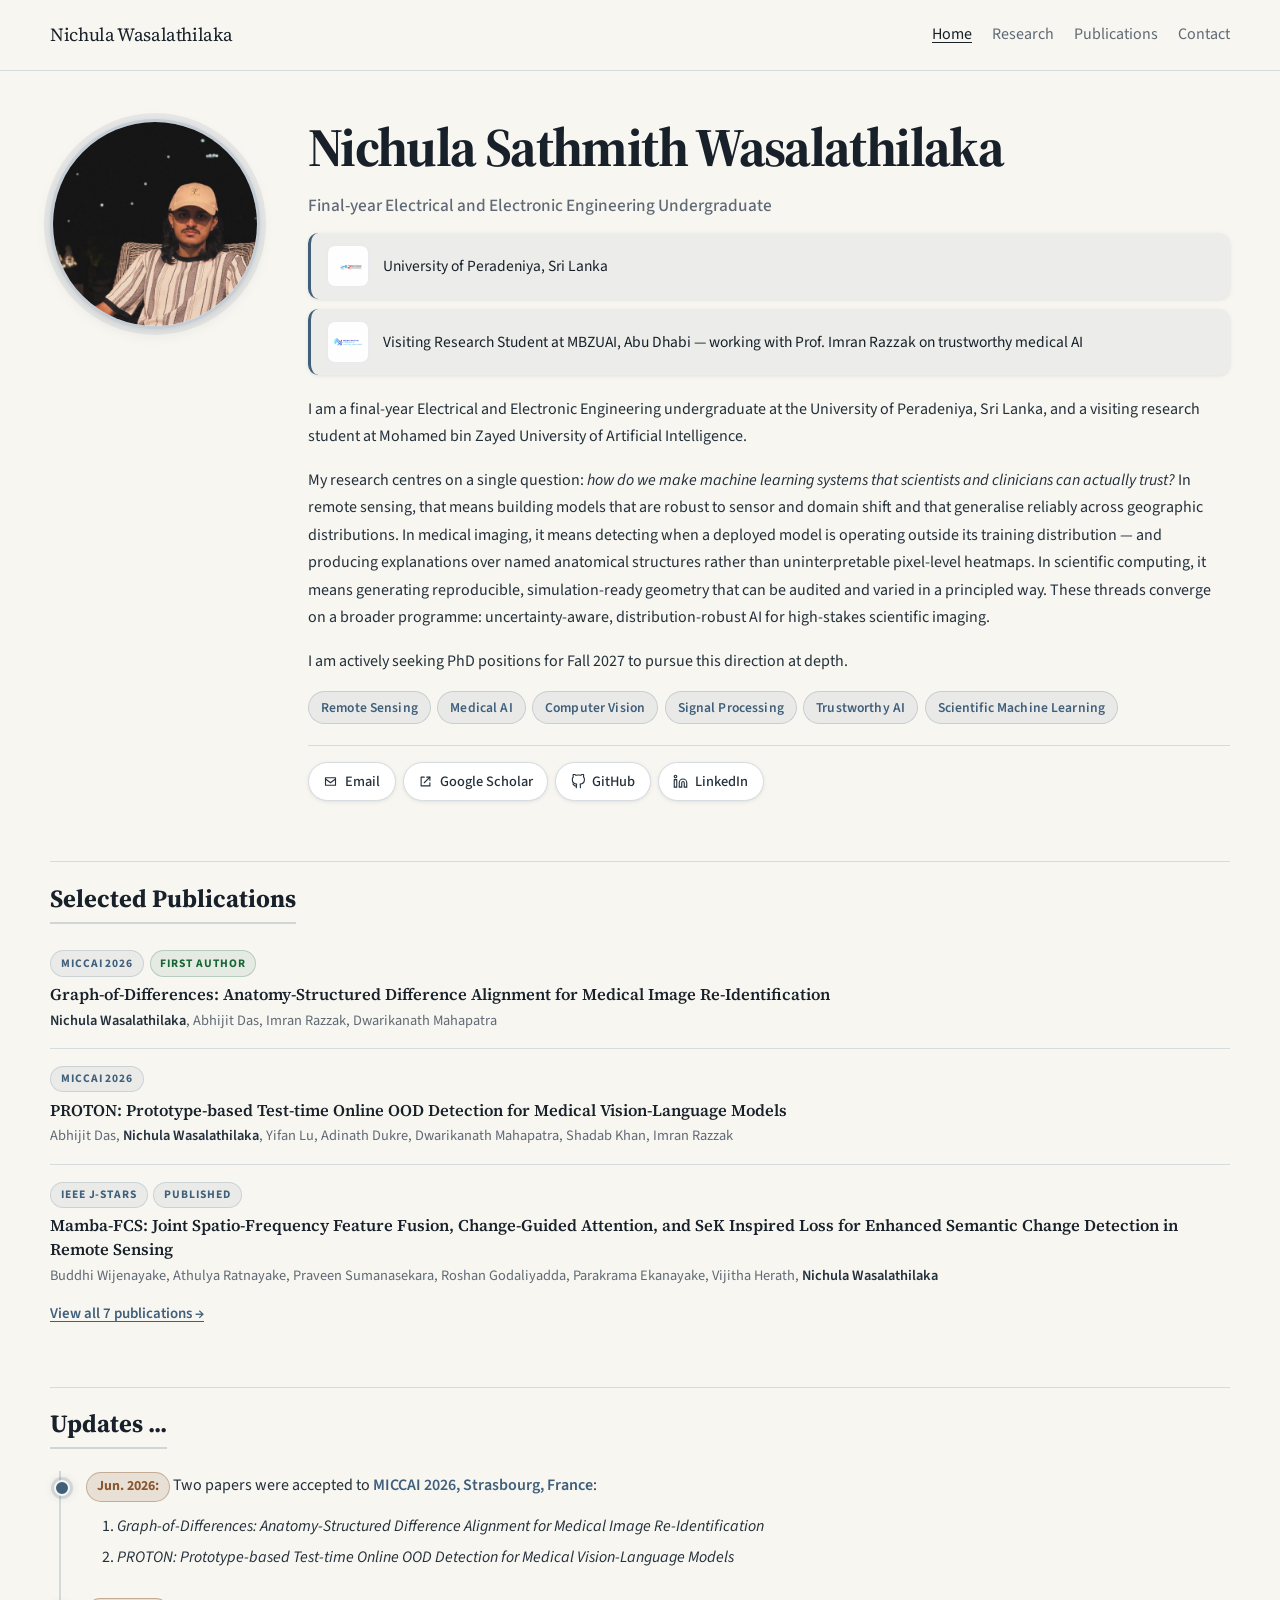
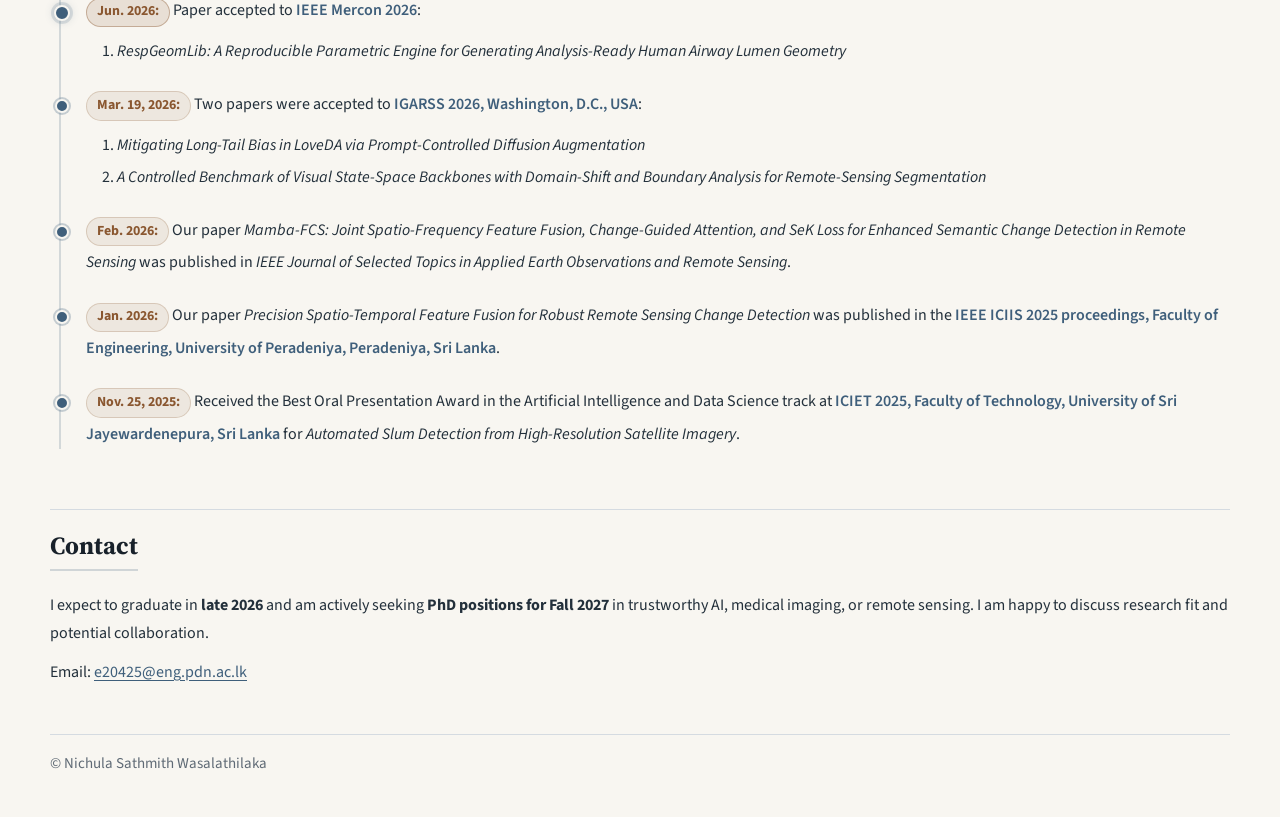
==== commit 3d4796ad: "updated the portfolio" ====
--- a/index.html
+++ b/index.html
@@ -70,7 +70,10 @@
       --accent: #3f5f7b;
       --date-accent: #8a5730;
       --line: #d5dbe1;
+      --radius: 0.65rem;
       --max-width: 1180px;
+      --shadow-sm: 0 1px 3px rgba(24, 33, 42, 0.06), 0 1px 6px rgba(24, 33, 42, 0.04);
+      --shadow-md: 0 4px 16px rgba(24, 33, 42, 0.09), 0 1px 4px rgba(24, 33, 42, 0.05);
     }
 
     * {
@@ -104,6 +107,7 @@
       text-decoration: underline;
       text-decoration-thickness: 1px;
       text-underline-offset: 0.18em;
+      transition: color 0.18s ease;
     }
 
     a:hover {
@@ -157,6 +161,7 @@
     .nav-links a {
       color: var(--muted);
       text-decoration: none;
+      transition: color 0.18s ease;
     }
 
     .nav-links a:hover,
@@ -170,23 +175,29 @@
       padding: 3rem 0 3rem;
     }
 
+    /* ── Hero ── */
     .hero {
       display: grid;
-      grid-template-columns: minmax(220px, 250px) minmax(0, 1fr);
-      gap: 2.75rem;
+      grid-template-columns: 210px minmax(0, 1fr);
+      gap: 3rem;
       align-items: start;
     }
 
+    /* Circular portrait with accent ring */
     .hero-portrait {
-      width: 100%;
-      max-width: 250px;
-      border: 1px solid var(--line);
+      width: 210px;
+      height: 210px;
+      flex-shrink: 0;
+      border-radius: 50%;
+      overflow: hidden;
+      border: 3px solid rgba(63, 95, 123, 0.3);
+      box-shadow: 0 0 0 6px rgba(63, 95, 123, 0.09), var(--shadow-md);
       background: var(--surface);
     }
 
     .hero-portrait img {
       width: 100%;
-      aspect-ratio: 4 / 5;
+      height: 100%;
       object-fit: cover;
       object-position: center 18%;
     }
@@ -206,13 +217,15 @@
 
     .identity {
       font-size: 1.08rem;
-      color: var(--heading);
-      margin-bottom: 0.35rem;
-    }
-
+      color: var(--muted);
+      font-weight: 500;
+      margin-bottom: 0.8rem;
+    }
+
+    /* ── Affiliation cards ── */
     .affiliations {
       display: grid;
-      gap: 0.7rem;
+      gap: 0.6rem;
       margin-bottom: 1.3rem;
     }
 
@@ -221,11 +234,20 @@
       align-items: center;
       gap: 0.85rem;
       margin: 0;
-      padding: 0.7rem 0.9rem;
+      padding: 0.75rem 1rem;
       border-left: 3px solid var(--accent);
-      background: rgba(63, 95, 123, 0.08);
+      border-radius: var(--radius);
+      background: rgba(63, 95, 123, 0.06);
       color: var(--heading);
       line-height: 1.55;
+      box-shadow: var(--shadow-sm);
+      transition: transform 0.22s ease, box-shadow 0.22s ease, background 0.22s ease;
+    }
+
+    .affiliation:hover {
+      transform: translateX(4px);
+      background: rgba(63, 95, 123, 0.1);
+      box-shadow: var(--shadow-md);
     }
 
     .affiliation-logo-box {
@@ -235,8 +257,9 @@
       display: flex;
       align-items: center;
       justify-content: center;
-      background: rgba(255, 255, 255, 0.9);
+      background: rgba(255, 255, 255, 0.95);
       border: 1px solid rgba(63, 95, 123, 0.12);
+      border-radius: 8px;
       padding: 0.35rem;
     }
 
@@ -248,6 +271,7 @@
 
     .affiliation-text {
       min-width: 0;
+      font-size: 0.97rem;
     }
 
     .intro {
@@ -258,16 +282,40 @@
       margin-top: 1rem;
     }
 
+    /* ── Research area pill tags ── */
     .research-areas {
+      display: flex;
+      flex-wrap: wrap;
+      gap: 0.4rem;
       margin-top: 1rem;
-      color: var(--heading);
-    }
-
+    }
+
+    .research-tag {
+      display: inline-flex;
+      align-items: center;
+      padding: 0.22rem 0.75rem;
+      border-radius: 999px;
+      background: rgba(63, 95, 123, 0.08);
+      border: 1px solid rgba(63, 95, 123, 0.2);
+      color: var(--accent);
+      font-size: 0.85rem;
+      font-weight: 600;
+      letter-spacing: 0.01em;
+      transition: background 0.18s ease, border-color 0.18s ease, transform 0.18s ease;
+    }
+
+    .research-tag:hover {
+      background: rgba(63, 95, 123, 0.14);
+      border-color: rgba(63, 95, 123, 0.38);
+      transform: translateY(-1px);
+    }
+
+    /* ── Profile link pill buttons ── */
     .profile-links {
       list-style: none;
       display: flex;
       flex-wrap: wrap;
-      gap: 0.45rem 1.1rem;
+      gap: 0.45rem;
       margin-top: 1.35rem;
       padding-top: 1rem;
       border-top: 1px solid var(--line);
@@ -276,15 +324,27 @@
     .profile-links a {
       display: inline-flex;
       align-items: center;
-      gap: 0.38rem;
+      gap: 0.42rem;
+      padding: 0.38rem 0.9rem;
+      border: 1px solid var(--line);
+      border-radius: 999px;
+      background: var(--surface);
       color: var(--text);
       text-decoration: none;
+      font-size: 0.9rem;
+      font-weight: 500;
+      box-shadow: var(--shadow-sm);
+      transition: border-color 0.2s ease, background 0.2s ease, color 0.2s ease, transform 0.2s ease, box-shadow 0.2s ease;
     }
 
     .profile-links a:hover,
     .profile-links a:focus-visible {
+      border-color: rgba(63, 95, 123, 0.45);
+      background: rgba(63, 95, 123, 0.07);
       color: var(--accent);
-      text-decoration: underline;
+      transform: translateY(-2px);
+      box-shadow: var(--shadow-md);
+      text-decoration: none;
     }
 
     .profile-icon {
@@ -298,6 +358,7 @@
       stroke-linejoin: round;
     }
 
+    /* ── Sections ── */
     .section {
       margin-top: 3.75rem;
       padding-top: 1.35rem;
@@ -309,23 +370,54 @@
       font-size: 1.55rem;
       line-height: 1.2;
       color: var(--heading);
-      margin-bottom: 1.15rem;
-    }
-
+      margin-bottom: 1.35rem;
+      display: inline-block;
+      padding-bottom: 0.5rem;
+      border-bottom: 2px solid rgba(63, 95, 123, 0.22);
+    }
+
+    /* ── Timeline updates ── */
     .updates-list {
-      list-style: disc;
-      padding-left: 1.3rem;
+      list-style: none;
+      padding-left: 0;
       display: grid;
-      gap: 1rem;
-    }
-
-    .updates-list li::marker {
-      color: var(--muted);
+      gap: 0;
+      border-left: 2px solid rgba(63, 95, 123, 0.2);
+      margin-left: 0.55rem;
+    }
+
+    .updates-list li {
+      position: relative;
+      padding: 0.1rem 0 1.5rem 1.6rem;
+    }
+
+    .updates-list li::before {
+      content: '';
+      position: absolute;
+      left: -6px;
+      top: 0.6rem;
+      width: 10px;
+      height: 10px;
+      border-radius: 50%;
+      background: var(--accent);
+      border: 2px solid var(--bg);
+      box-shadow: 0 0 0 2px rgba(63, 95, 123, 0.28);
+    }
+
+    .updates-list li:last-child {
+      padding-bottom: 0;
     }
 
     .update-date {
+      display: inline-block;
+      padding: 0.12rem 0.62rem;
+      border-radius: 999px;
+      background: rgba(138, 87, 48, 0.09);
+      border: 1px solid rgba(138, 87, 48, 0.22);
       color: var(--date-accent);
       font-weight: 700;
+      font-size: 0.87rem;
+      margin-bottom: 0.18rem;
     }
 
     .update-subitems {
@@ -355,6 +447,110 @@
       font-size: 0.94rem;
     }
 
+    /* ── Recent news highlight ── */
+    .updates-list li.is-recent::before {
+      width: 12px;
+      height: 12px;
+      left: -7px;
+      background: var(--accent);
+      box-shadow: 0 0 0 3px rgba(63, 95, 123, 0.15), 0 0 10px rgba(63, 95, 123, 0.28);
+    }
+
+    .updates-list li.is-recent .update-date {
+      background: rgba(138, 87, 48, 0.14);
+      border-color: rgba(138, 87, 48, 0.38);
+    }
+
+    /* ── Selected publications strip ── */
+    .pub-list {
+      list-style: none;
+      display: grid;
+      gap: 0;
+    }
+
+    .pub-item {
+      padding: 1.05rem 0;
+      border-bottom: 1px solid var(--line);
+    }
+
+    .pub-item:first-child {
+      padding-top: 0.3rem;
+    }
+
+    .pub-item:last-child {
+      border-bottom: 0;
+      padding-bottom: 0;
+    }
+
+    .pub-item-chips {
+      display: flex;
+      flex-wrap: wrap;
+      gap: 0.35rem;
+      margin-bottom: 0.38rem;
+    }
+
+    .pub-venue-chip {
+      display: inline-flex;
+      align-items: center;
+      padding: 0.15rem 0.62rem;
+      border-radius: 999px;
+      background: rgba(63, 95, 123, 0.07);
+      border: 1px solid rgba(63, 95, 123, 0.18);
+      color: var(--accent);
+      font-size: 0.72rem;
+      font-weight: 700;
+      letter-spacing: 0.08em;
+      text-transform: uppercase;
+    }
+
+    .pub-first-author-chip {
+      display: inline-flex;
+      align-items: center;
+      padding: 0.15rem 0.62rem;
+      border-radius: 999px;
+      background: rgba(22, 101, 52, 0.08);
+      border: 1px solid rgba(22, 101, 52, 0.22);
+      color: #166534;
+      font-size: 0.72rem;
+      font-weight: 700;
+      letter-spacing: 0.08em;
+      text-transform: uppercase;
+    }
+
+    .pub-title-link {
+      display: block;
+      font-family: "Source Serif 4", serif;
+      font-size: 1.03rem;
+      line-height: 1.44;
+      color: var(--heading);
+      font-weight: 600;
+      text-decoration: none;
+      transition: color 0.18s ease;
+    }
+
+    .pub-title-link:hover {
+      color: var(--accent);
+      text-decoration: underline;
+    }
+
+    .pub-authors {
+      margin-top: 0.2rem;
+      font-size: 0.9rem;
+      color: var(--muted);
+      line-height: 1.5;
+    }
+
+    .pub-authors strong {
+      color: var(--text);
+      font-weight: 600;
+    }
+
+    .pub-view-all {
+      margin-top: 0.9rem;
+      font-size: 0.93rem;
+      font-weight: 600;
+    }
+
     @media (max-width: 760px) {
       .container {
         width: min(calc(100% - 1.25rem), var(--max-width));
@@ -370,11 +566,16 @@
       }
 
       .hero-portrait {
-        max-width: 220px;
+        width: 160px;
+        height: 160px;
       }
 
       .section {
         margin-top: 3rem;
+      }
+
+      .updates-list {
+        margin-left: 0.35rem;
       }
     }
   </style>
@@ -387,6 +588,7 @@
         <ul class="nav-links">
           <li><a class="is-active" href="index.html">Home</a></li>
           <li><a href="research.html">Research</a></li>
+          <li><a href="publications.html">Publications</a></li>
           <li><a href="index.html#contact">Contact</a></li>
         </ul>
       </nav>
@@ -413,14 +615,22 @@
               <span class="affiliation-logo-box" aria-hidden="true">
                 <img class="affiliation-logo" src="images/MBZUAI.png" alt="" />
               </span>
-              <p class="affiliation-text">Visiting Research Student at Mohamed bin Zayed University of Artificial Intelligence (MBZUAI)</p>
+              <p class="affiliation-text">Visiting Research Student at MBZUAI, Abu Dhabi &mdash; working with Prof. Imran Razzak on trustworthy medical AI</p>
             </div>
           </div>
 
           <div class="intro">
-            <p>I am a final-year Electrical and Electronic Engineering undergraduate at the University of Peradeniya, Sri Lanka, and a visiting research student at Mohamed bin Zayed University of Artificial Intelligence. My research interests lie at the intersection of remote sensing, medical artificial intelligence, computer vision, signal processing, and scientific machine learning.</p>
-            <p>My current work focuses on building reliable AI systems for real-world scientific and engineering problems, including satellite image understanding, medical image analysis, uncertainty-aware learning, foundation models, and dynamical modeling.</p>
-            <p class="research-areas">Remote Sensing &middot; Medical AI &middot; Computer Vision &middot; Signal Processing &middot; Trustworthy AI &middot; Scientific Machine Learning</p>
+            <p>I am a final-year Electrical and Electronic Engineering undergraduate at the University of Peradeniya, Sri Lanka, and a visiting research student at Mohamed bin Zayed University of Artificial Intelligence.</p>
+            <p>My research centres on a single question: <em>how do we make machine learning systems that scientists and clinicians can actually trust?</em> In remote sensing, that means building models that are robust to sensor and domain shift and that generalise reliably across geographic distributions. In medical imaging, it means detecting when a deployed model is operating outside its training distribution — and producing explanations over named anatomical structures rather than uninterpretable pixel-level heatmaps. In scientific computing, it means generating reproducible, simulation-ready geometry that can be audited and varied in a principled way. These threads converge on a broader programme: uncertainty-aware, distribution-robust AI for high-stakes scientific imaging.</p>
+            <p>I am actively seeking PhD positions for Fall 2027 to pursue this direction at depth.</p>
+            <div class="research-areas">
+              <span class="research-tag">Remote Sensing</span>
+              <span class="research-tag">Medical AI</span>
+              <span class="research-tag">Computer Vision</span>
+              <span class="research-tag">Signal Processing</span>
+              <span class="research-tag">Trustworthy AI</span>
+              <span class="research-tag">Scientific Machine Learning</span>
+            </div>
           </div>
 
           <ul class="profile-links" aria-label="Academic and professional links">
@@ -431,16 +641,6 @@
                   <path d="m4 8 8 6 8-6"></path>
                 </svg>
                 <span>Email</span>
-              </a>
-            </li>
-            <li>
-              <a href="cv/Nichula_Wasalathilaka_CV.pdf" target="_blank" rel="noopener noreferrer" aria-label="Open curriculum vitae PDF">
-                <svg class="profile-icon" viewBox="0 0 24 24" aria-hidden="true">
-                  <path d="M14 5h5v5"></path>
-                  <path d="M10 14 19 5"></path>
-                  <path d="M19 14v5h-14v-14h5"></path>
-                </svg>
-                <span>CV</span>
               </a>
             </li>
             <li>
@@ -476,10 +676,53 @@
         </div>
       </section>
 
+      <section class="section" id="selected-publications" aria-labelledby="pubs-title">
+        <h2 class="section-title" id="pubs-title">Selected Publications</h2>
+        <ol class="pub-list">
+          <li class="pub-item">
+            <div class="pub-item-chips">
+              <span class="pub-venue-chip">MICCAI 2026</span>
+              <span class="pub-first-author-chip">First Author</span>
+            </div>
+            <a class="pub-title-link" href="research.html#graph-of-differences-miccai-2026">Graph-of-Differences: Anatomy-Structured Difference Alignment for Medical Image Re-Identification</a>
+            <p class="pub-authors"><strong>Nichula Wasalathilaka</strong>, Abhijit Das, Imran Razzak, Dwarikanath Mahapatra</p>
+          </li>
+          <li class="pub-item">
+            <div class="pub-item-chips">
+              <span class="pub-venue-chip">MICCAI 2026</span>
+            </div>
+            <a class="pub-title-link" href="research.html#proton-ood-miccai-2026">PROTON: Prototype-based Test-time Online OOD Detection for Medical Vision-Language Models</a>
+            <p class="pub-authors">Abhijit Das, <strong>Nichula Wasalathilaka</strong>, Yifan Lu, Adinath Dukre, Dwarikanath Mahapatra, Shadab Khan, Imran Razzak</p>
+          </li>
+          <li class="pub-item">
+            <div class="pub-item-chips">
+              <span class="pub-venue-chip">IEEE J-STARS</span>
+              <span class="pub-venue-chip">Published</span>
+            </div>
+            <a class="pub-title-link" href="research.html#mamba-fcs-jstars-2026">Mamba-FCS: Joint Spatio-Frequency Feature Fusion, Change-Guided Attention, and SeK Inspired Loss for Enhanced Semantic Change Detection in Remote Sensing</a>
+            <p class="pub-authors">Buddhi Wijenayake, Athulya Ratnayake, Praveen Sumanasekara, Roshan Godaliyadda, Parakrama Ekanayake, Vijitha Herath, <strong>Nichula Wasalathilaka</strong></p>
+          </li>
+        </ol>
+        <p class="pub-view-all"><a href="research.html">View all 7 publications &rarr;</a></p>
+      </section>
+
       <section class="section" aria-labelledby="updates-title">
         <h2 class="section-title" id="updates-title">Updates ...</h2>
         <ul class="updates-list">
-          
+
+          <li class="is-recent">
+            <span class="update-date">Jun. 2026:</span> Two papers were accepted to <span class="update-venue">MICCAI 2026, Strasbourg, France</span>:
+            <div class="update-subitems">
+              <span>1. <em>Graph-of-Differences: Anatomy-Structured Difference Alignment for Medical Image Re-Identification</em></span>
+              <span>2. <em>PROTON: Prototype-based Test-time Online OOD Detection for Medical Vision-Language Models</em></span>
+            </div>
+          </li>
+          <li class="is-recent">
+            <span class="update-date">Jun. 2026:</span> Paper accepted to <span class="update-venue">IEEE Mercon 2026</span>:
+            <div class="update-subitems">
+              <span>1. <em>RespGeomLib: A Reproducible Parametric Engine for Generating Analysis-Ready Human Airway Lumen Geometry</em></span>
+            </div>
+          </li>
           <li>
             <span class="update-date">Mar. 19, 2026:</span> Two papers were accepted to <span class="update-venue">IGARSS 2026, Washington, D.C., USA</span>:
             <div class="update-subitems">
@@ -495,7 +738,8 @@
 
       <section class="section" id="contact" aria-labelledby="contact-title">
         <h2 class="section-title" id="contact-title">Contact</h2>
-        <p class="contact-copy">Email: <a href="mailto:e20425@eng.pdn.ac.lk" aria-label="Send email to e20425@eng.pdn.ac.lk">e20425@eng.pdn.ac.lk</a></p>
+        <p class="contact-copy">I expect to graduate in <strong>late 2026</strong> and am actively seeking <strong>PhD positions for Fall 2027</strong> in trustworthy AI, medical imaging, or remote sensing. I am happy to discuss research fit and potential collaboration.</p>
+        <p class="contact-copy" style="margin-top:0.7rem;">Email: <a href="mailto:e20425@eng.pdn.ac.lk" aria-label="Send email to e20425@eng.pdn.ac.lk">e20425@eng.pdn.ac.lk</a></p>
       </section>
     </div>
   </main>
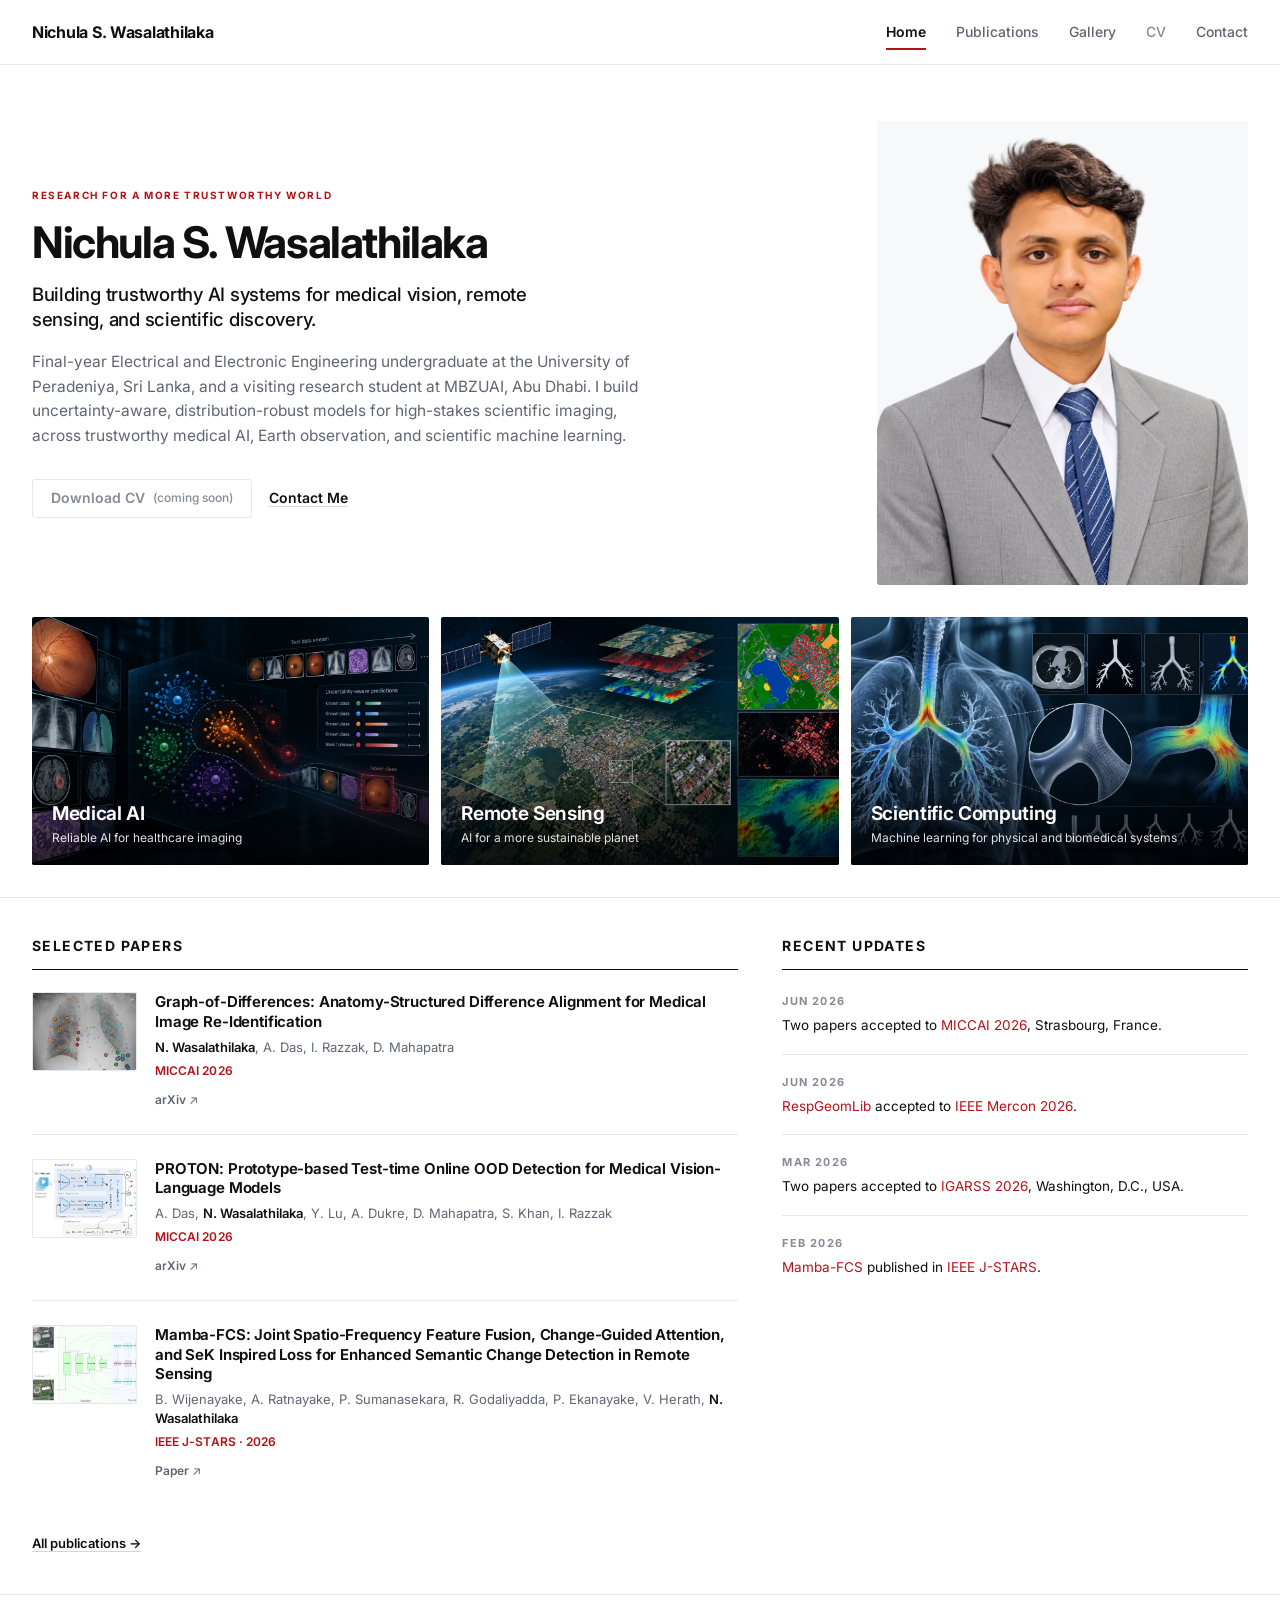
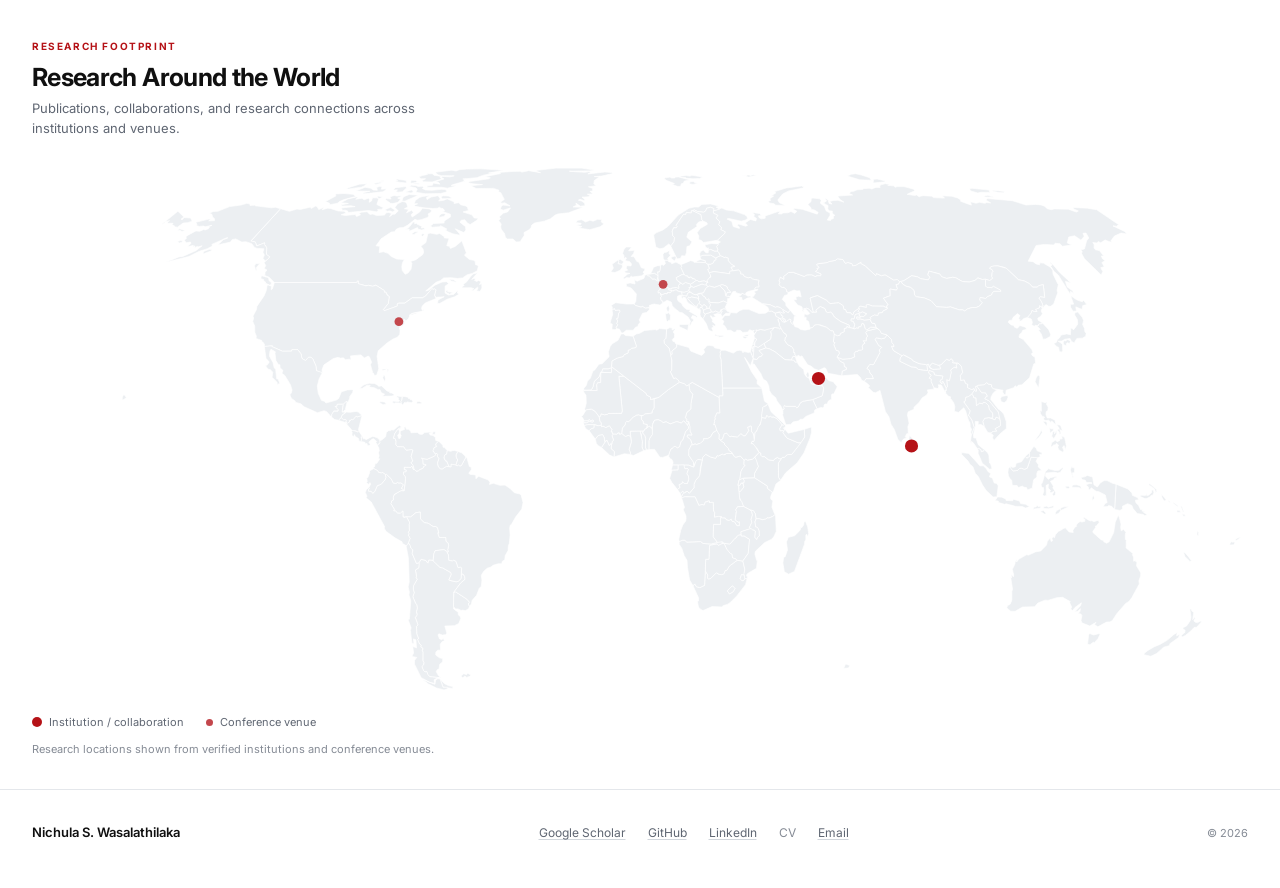
==== commit 3254e601: "Redesign academic research website" ====
--- a/index.html
+++ b/index.html
@@ -7,7 +7,7 @@
   <meta name="description" content="Nichula Sathmith Wasalathilaka is a final-year Electrical and Electronic Engineering undergraduate at the University of Peradeniya and a visiting research student at MBZUAI, working across remote sensing, medical AI, computer vision, signal processing, and scientific machine learning." />
   <meta name="author" content="Nichula Sathmith Wasalathilaka" />
   <meta name="robots" content="index, follow, max-image-preview:large" />
-  <meta name="theme-color" content="#f8f6f1" />
+  <meta name="theme-color" content="#ffffff" />
   <link rel="canonical" href="https://nichula01.github.io/" />
   <meta property="og:type" content="website" />
   <meta property="og:site_name" content="Nichula Sathmith Wasalathilaka | Research Portfolio" />
@@ -24,12 +24,14 @@
   <link rel="apple-touch-icon" href="images/nichula_2.jpg" />
   <link rel="preconnect" href="https://fonts.googleapis.com" />
   <link rel="preconnect" href="https://fonts.gstatic.com" crossorigin />
-  <link href="https://fonts.googleapis.com/css2?family=Source+Sans+3:wght@400;500;600;700&family=Source+Serif+4:wght@600;700;800&display=swap" rel="stylesheet" />
+  <link href="https://fonts.googleapis.com/css2?family=Inter:wght@400..700&display=swap" rel="stylesheet" />
+  <link rel="stylesheet" href="assets/css/site.css" />
   <script type="application/ld+json">
     {
       "@context": "https://schema.org",
       "@type": "Person",
       "name": "Nichula Sathmith Wasalathilaka",
+      "alternateName": "Nichula S. Wasalathilaka",
       "url": "https://nichula01.github.io/",
       "image": "https://nichula01.github.io/images/nichula_2.jpg",
       "jobTitle": "Final-year Electrical and Electronic Engineering Undergraduate",
@@ -60,694 +62,262 @@
       ]
     }
   </script>
-  <style>
-    :root {
-      --bg: #f8f6f1;
-      --surface: #ffffff;
-      --text: #23303b;
-      --heading: #18212a;
-      --muted: #5f6a75;
-      --accent: #3f5f7b;
-      --date-accent: #8a5730;
-      --line: #d5dbe1;
-      --radius: 0.65rem;
-      --max-width: 1180px;
-      --shadow-sm: 0 1px 3px rgba(24, 33, 42, 0.06), 0 1px 6px rgba(24, 33, 42, 0.04);
-      --shadow-md: 0 4px 16px rgba(24, 33, 42, 0.09), 0 1px 4px rgba(24, 33, 42, 0.05);
-    }
-
-    * {
-      box-sizing: border-box;
-      margin: 0;
-      padding: 0;
-    }
-
-    html {
-      scroll-behavior: smooth;
-    }
-
-    body {
-      font-family: "Source Sans 3", sans-serif;
-      background: var(--bg);
-      color: var(--text);
-      line-height: 1.72;
-    }
-
-    section[id] {
-      scroll-margin-top: 6rem;
-    }
-
-    img {
-      display: block;
-      max-width: 100%;
-    }
-
-    a {
-      color: var(--accent);
-      text-decoration: underline;
-      text-decoration-thickness: 1px;
-      text-underline-offset: 0.18em;
-      transition: color 0.18s ease;
-    }
-
-    a:hover {
-      color: var(--heading);
-    }
-
-    a:focus-visible {
-      outline: 2px solid var(--accent);
-      outline-offset: 3px;
-    }
-
-    .container {
-      width: min(calc(100% - 2rem), var(--max-width));
-      margin: 0 auto;
-    }
-
-    .site-header {
-      position: sticky;
-      top: 0;
-      z-index: 20;
-      background: rgba(248, 246, 241, 0.94);
-      border-bottom: 1px solid var(--line);
-      backdrop-filter: blur(10px);
-      -webkit-backdrop-filter: blur(10px);
-    }
-
-    .nav-bar {
-      min-height: 4.4rem;
-      display: flex;
-      align-items: center;
-      justify-content: space-between;
-      gap: 1rem;
-    }
-
-    .brand {
-      font-family: "Source Serif 4", serif;
-      font-size: 1.16rem;
-      line-height: 1.2;
-      letter-spacing: -0.02em;
-      color: var(--heading);
-      text-decoration: none;
-    }
-
-    .nav-links {
-      list-style: none;
-      display: flex;
-      flex-wrap: wrap;
-      gap: 0.8rem 1.25rem;
-    }
-
-    .nav-links a {
-      color: var(--muted);
-      text-decoration: none;
-      transition: color 0.18s ease;
-    }
-
-    .nav-links a:hover,
-    .nav-links a:focus-visible,
-    .nav-links a.is-active {
-      color: var(--heading);
-      text-decoration: underline;
-    }
-
-    main {
-      padding: 3rem 0 3rem;
-    }
-
-    /* ── Hero ── */
-    .hero {
-      display: grid;
-      grid-template-columns: 210px minmax(0, 1fr);
-      gap: 3rem;
-      align-items: start;
-    }
-
-    /* Circular portrait with accent ring */
-    .hero-portrait {
-      width: 210px;
-      height: 210px;
-      flex-shrink: 0;
-      border-radius: 50%;
-      overflow: hidden;
-      border: 3px solid rgba(63, 95, 123, 0.3);
-      box-shadow: 0 0 0 6px rgba(63, 95, 123, 0.09), var(--shadow-md);
-      background: var(--surface);
-    }
-
-    .hero-portrait img {
-      width: 100%;
-      height: 100%;
-      object-fit: cover;
-      object-position: center 18%;
-    }
-
-    .hero-copy {
-      min-width: 0;
-    }
-
-    .name {
-      font-family: "Source Serif 4", serif;
-      font-size: clamp(2.4rem, 5vw, 3.4rem);
-      line-height: 1.05;
-      letter-spacing: -0.03em;
-      color: var(--heading);
-      margin-bottom: 0.9rem;
-    }
-
-    .identity {
-      font-size: 1.08rem;
-      color: var(--muted);
-      font-weight: 500;
-      margin-bottom: 0.8rem;
-    }
-
-    /* ── Affiliation cards ── */
-    .affiliations {
-      display: grid;
-      gap: 0.6rem;
-      margin-bottom: 1.3rem;
-    }
-
-    .affiliation {
-      display: flex;
-      align-items: center;
-      gap: 0.85rem;
-      margin: 0;
-      padding: 0.75rem 1rem;
-      border-left: 3px solid var(--accent);
-      border-radius: var(--radius);
-      background: rgba(63, 95, 123, 0.06);
-      color: var(--heading);
-      line-height: 1.55;
-      box-shadow: var(--shadow-sm);
-      transition: transform 0.22s ease, box-shadow 0.22s ease, background 0.22s ease;
-    }
-
-    .affiliation:hover {
-      transform: translateX(4px);
-      background: rgba(63, 95, 123, 0.1);
-      box-shadow: var(--shadow-md);
-    }
-
-    .affiliation-logo-box {
-      width: 42px;
-      height: 42px;
-      flex: 0 0 42px;
-      display: flex;
-      align-items: center;
-      justify-content: center;
-      background: rgba(255, 255, 255, 0.95);
-      border: 1px solid rgba(63, 95, 123, 0.12);
-      border-radius: 8px;
-      padding: 0.35rem;
-    }
-
-    .affiliation-logo {
-      width: 100%;
-      height: 100%;
-      object-fit: contain;
-    }
-
-    .affiliation-text {
-      min-width: 0;
-      font-size: 0.97rem;
-    }
-
-    .intro {
-      max-width: none;
-    }
-
-    .intro p + p {
-      margin-top: 1rem;
-    }
-
-    /* ── Research area pill tags ── */
-    .research-areas {
-      display: flex;
-      flex-wrap: wrap;
-      gap: 0.4rem;
-      margin-top: 1rem;
-    }
-
-    .research-tag {
-      display: inline-flex;
-      align-items: center;
-      padding: 0.22rem 0.75rem;
-      border-radius: 999px;
-      background: rgba(63, 95, 123, 0.08);
-      border: 1px solid rgba(63, 95, 123, 0.2);
-      color: var(--accent);
-      font-size: 0.85rem;
-      font-weight: 600;
-      letter-spacing: 0.01em;
-      transition: background 0.18s ease, border-color 0.18s ease, transform 0.18s ease;
-    }
-
-    .research-tag:hover {
-      background: rgba(63, 95, 123, 0.14);
-      border-color: rgba(63, 95, 123, 0.38);
-      transform: translateY(-1px);
-    }
-
-    /* ── Profile link pill buttons ── */
-    .profile-links {
-      list-style: none;
-      display: flex;
-      flex-wrap: wrap;
-      gap: 0.45rem;
-      margin-top: 1.35rem;
-      padding-top: 1rem;
-      border-top: 1px solid var(--line);
-    }
-
-    .profile-links a {
-      display: inline-flex;
-      align-items: center;
-      gap: 0.42rem;
-      padding: 0.38rem 0.9rem;
-      border: 1px solid var(--line);
-      border-radius: 999px;
-      background: var(--surface);
-      color: var(--text);
-      text-decoration: none;
-      font-size: 0.9rem;
-      font-weight: 500;
-      box-shadow: var(--shadow-sm);
-      transition: border-color 0.2s ease, background 0.2s ease, color 0.2s ease, transform 0.2s ease, box-shadow 0.2s ease;
-    }
-
-    .profile-links a:hover,
-    .profile-links a:focus-visible {
-      border-color: rgba(63, 95, 123, 0.45);
-      background: rgba(63, 95, 123, 0.07);
-      color: var(--accent);
-      transform: translateY(-2px);
-      box-shadow: var(--shadow-md);
-      text-decoration: none;
-    }
-
-    .profile-icon {
-      width: 15px;
-      height: 15px;
-      flex: 0 0 auto;
-      fill: none;
-      stroke: currentColor;
-      stroke-width: 1.8;
-      stroke-linecap: round;
-      stroke-linejoin: round;
-    }
-
-    /* ── Sections ── */
-    .section {
-      margin-top: 3.75rem;
-      padding-top: 1.35rem;
-      border-top: 1px solid var(--line);
-    }
-
-    .section-title {
-      font-family: "Source Serif 4", serif;
-      font-size: 1.55rem;
-      line-height: 1.2;
-      color: var(--heading);
-      margin-bottom: 1.35rem;
-      display: inline-block;
-      padding-bottom: 0.5rem;
-      border-bottom: 2px solid rgba(63, 95, 123, 0.22);
-    }
-
-    /* ── Timeline updates ── */
-    .updates-list {
-      list-style: none;
-      padding-left: 0;
-      display: grid;
-      gap: 0;
-      border-left: 2px solid rgba(63, 95, 123, 0.2);
-      margin-left: 0.55rem;
-    }
-
-    .updates-list li {
-      position: relative;
-      padding: 0.1rem 0 1.5rem 1.6rem;
-    }
-
-    .updates-list li::before {
-      content: '';
-      position: absolute;
-      left: -6px;
-      top: 0.6rem;
-      width: 10px;
-      height: 10px;
-      border-radius: 50%;
-      background: var(--accent);
-      border: 2px solid var(--bg);
-      box-shadow: 0 0 0 2px rgba(63, 95, 123, 0.28);
-    }
-
-    .updates-list li:last-child {
-      padding-bottom: 0;
-    }
-
-    .update-date {
-      display: inline-block;
-      padding: 0.12rem 0.62rem;
-      border-radius: 999px;
-      background: rgba(138, 87, 48, 0.09);
-      border: 1px solid rgba(138, 87, 48, 0.22);
-      color: var(--date-accent);
-      font-weight: 700;
-      font-size: 0.87rem;
-      margin-bottom: 0.18rem;
-    }
-
-    .update-subitems {
-      margin-top: 0.5rem;
-      margin-left: 1rem;
-      display: grid;
-      gap: 0.25rem;
-    }
-
-    .update-venue {
-      color: var(--accent);
-      font-weight: 600;
-    }
-
-    .contact-copy {
-      color: var(--text);
-    }
-
-    .site-footer {
-      padding: 0 0 2.5rem;
-    }
-
-    .footer-copy {
-      padding-top: 1rem;
-      border-top: 1px solid var(--line);
-      color: var(--muted);
-      font-size: 0.94rem;
-    }
-
-    /* ── Recent news highlight ── */
-    .updates-list li.is-recent::before {
-      width: 12px;
-      height: 12px;
-      left: -7px;
-      background: var(--accent);
-      box-shadow: 0 0 0 3px rgba(63, 95, 123, 0.15), 0 0 10px rgba(63, 95, 123, 0.28);
-    }
-
-    .updates-list li.is-recent .update-date {
-      background: rgba(138, 87, 48, 0.14);
-      border-color: rgba(138, 87, 48, 0.38);
-    }
-
-    /* ── Selected publications strip ── */
-    .pub-list {
-      list-style: none;
-      display: grid;
-      gap: 0;
-    }
-
-    .pub-item {
-      padding: 1.05rem 0;
-      border-bottom: 1px solid var(--line);
-    }
-
-    .pub-item:first-child {
-      padding-top: 0.3rem;
-    }
-
-    .pub-item:last-child {
-      border-bottom: 0;
-      padding-bottom: 0;
-    }
-
-    .pub-item-chips {
-      display: flex;
-      flex-wrap: wrap;
-      gap: 0.35rem;
-      margin-bottom: 0.38rem;
-    }
-
-    .pub-venue-chip {
-      display: inline-flex;
-      align-items: center;
-      padding: 0.15rem 0.62rem;
-      border-radius: 999px;
-      background: rgba(63, 95, 123, 0.07);
-      border: 1px solid rgba(63, 95, 123, 0.18);
-      color: var(--accent);
-      font-size: 0.72rem;
-      font-weight: 700;
-      letter-spacing: 0.08em;
-      text-transform: uppercase;
-    }
-
-    .pub-first-author-chip {
-      display: inline-flex;
-      align-items: center;
-      padding: 0.15rem 0.62rem;
-      border-radius: 999px;
-      background: rgba(22, 101, 52, 0.08);
-      border: 1px solid rgba(22, 101, 52, 0.22);
-      color: #166534;
-      font-size: 0.72rem;
-      font-weight: 700;
-      letter-spacing: 0.08em;
-      text-transform: uppercase;
-    }
-
-    .pub-title-link {
-      display: block;
-      font-family: "Source Serif 4", serif;
-      font-size: 1.03rem;
-      line-height: 1.44;
-      color: var(--heading);
-      font-weight: 600;
-      text-decoration: none;
-      transition: color 0.18s ease;
-    }
-
-    .pub-title-link:hover {
-      color: var(--accent);
-      text-decoration: underline;
-    }
-
-    .pub-authors {
-      margin-top: 0.2rem;
-      font-size: 0.9rem;
-      color: var(--muted);
-      line-height: 1.5;
-    }
-
-    .pub-authors strong {
-      color: var(--text);
-      font-weight: 600;
-    }
-
-    .pub-view-all {
-      margin-top: 0.9rem;
-      font-size: 0.93rem;
-      font-weight: 600;
-    }
-
-    @media (max-width: 760px) {
-      .container {
-        width: min(calc(100% - 1.25rem), var(--max-width));
-      }
-
-      main {
-        padding-top: 2.5rem;
-      }
-
-      .hero {
-        grid-template-columns: 1fr;
-        gap: 1.6rem;
-      }
-
-      .hero-portrait {
-        width: 160px;
-        height: 160px;
-      }
-
-      .section {
-        margin-top: 3rem;
-      }
-
-      .updates-list {
-        margin-left: 0.35rem;
-      }
-    }
-  </style>
 </head>
 <body>
+  <a class="skip-link" href="#main">Skip to main content</a>
+
   <header class="site-header">
-    <div class="container">
-      <nav class="nav-bar" aria-label="Primary">
-        <a class="brand" href="index.html">Nichula Wasalathilaka</a>
-        <ul class="nav-links">
-          <li><a class="is-active" href="index.html">Home</a></li>
-          <li><a href="research.html">Research</a></li>
-          <li><a href="publications.html">Publications</a></li>
-          <li><a href="index.html#contact">Contact</a></li>
+    <div class="container site-header__inner">
+      <a class="brand" href="index.html">Nichula S. Wasalathilaka</a>
+
+      <button class="nav-toggle" type="button" data-nav-toggle aria-expanded="false" aria-controls="site-nav">
+        <span class="nav-toggle__bars" aria-hidden="true"></span>
+        <span data-nav-toggle-label>Menu</span>
+      </button>
+
+      <nav class="site-nav" id="site-nav" aria-label="Primary">
+        <ul class="site-nav__list">
+          <li><a class="site-nav__link" href="index.html" aria-current="page">Home</a></li>
+          <li><a class="site-nav__link" href="publications.html">Publications</a></li>
+          <li><a class="site-nav__link" href="gallery.html">Gallery</a></li>
+          <!--
+            CV: cv/Nichula_Wasalathilaka_CV.pdf is not in this repository yet, so
+            this entry is inert rather than a link that 404s. When the PDF lands,
+            swap the <span> for:
+            <a class="site-nav__link" href="cv/Nichula_Wasalathilaka_CV.pdf">CV</a>
+          -->
+          <li><span class="site-nav__link is-unavailable" aria-disabled="true" title="CV coming soon">CV</span></li>
+          <li><a class="site-nav__link" href="#contact">Contact</a></li>
         </ul>
       </nav>
     </div>
   </header>
-  <main>
-    <div class="container">
-      <section class="hero" id="home" aria-labelledby="home-title">
-        <figure class="hero-portrait">
-          <img src="images/nichula_2.jpg" alt="Portrait of Nichula Sathmith Wasalathilaka" />
-        </figure>
-
-        <div class="hero-copy">
-          <h1 class="name" id="home-title">Nichula Sathmith Wasalathilaka</h1>
-          <p class="identity">Final-year Electrical and Electronic Engineering Undergraduate</p>
-          <div class="affiliations" role="list" aria-label="Academic affiliations">
-            <div class="affiliation" role="listitem">
-              <span class="affiliation-logo-box" aria-hidden="true">
-                <img class="affiliation-logo" src="images/Electronic_pera.png" alt="" />
-              </span>
-              <p class="affiliation-text">University of Peradeniya, Sri Lanka</p>
-            </div>
-            <div class="affiliation" role="listitem">
-              <span class="affiliation-logo-box" aria-hidden="true">
-                <img class="affiliation-logo" src="images/MBZUAI.png" alt="" />
-              </span>
-              <p class="affiliation-text">Visiting Research Student at MBZUAI, Abu Dhabi &mdash; working with Prof. Imran Razzak on trustworthy medical AI</p>
-            </div>
+
+  <main id="main">
+
+    <!-- ================= HERO ================= -->
+    <section class="hero container" aria-labelledby="hero-name">
+      <div class="hero__copy">
+        <span class="kicker hero__kicker">Research for a more trustworthy world</span>
+        <h1 class="hero__name" id="hero-name">Nichula S. Wasalathilaka</h1>
+        <p class="hero__identity">Building trustworthy AI systems for medical vision, remote sensing, and scientific discovery.</p>
+        <p class="hero__bio">Final-year Electrical and Electronic Engineering undergraduate at the University of Peradeniya, Sri Lanka, and a visiting research student at MBZUAI, Abu Dhabi. I build uncertainty-aware, distribution-robust models for high-stakes scientific imaging, across trustworthy medical AI, Earth observation, and scientific machine learning.</p>
+
+        <div class="hero__actions">
+          <!--
+            CV placeholder — see the nav comment above. Replace with:
+            <a class="btn btn--outline" href="cv/Nichula_Wasalathilaka_CV.pdf">Download CV</a>
+          -->
+          <span class="btn btn--outline is-unavailable" aria-disabled="true">Download CV <span class="btn__note">(coming soon)</span></span>
+
+          <a class="btn btn--quiet" href="mailto:e20425@eng.pdn.ac.lk">Contact Me</a>
+        </div>
+      </div>
+
+      <figure class="hero__portrait">
+        <img src="images/nichula-hero.webp" width="800" height="1000" alt="Portrait of Nichula Sathmith Wasalathilaka" fetchpriority="high" />
+      </figure>
+    </section>
+
+    <!-- ================= RESEARCH VISUAL STRIP ================= -->
+    <!-- Each tile opens publications.html with that category preselected;
+         publications.js reads the hash. -->
+    <section class="tiles container" aria-labelledby="tiles-heading">
+      <h2 class="visually-hidden" id="tiles-heading">Research areas</h2>
+      <div class="tiles__grid">
+
+        <a class="tile" href="publications.html#medical-ai">
+          <img src="assets/img/research/tile-medical-ai-uncertainty.webp" width="1200" height="750" loading="lazy" decoding="async"
+               alt="A prototype embedding space holding four coloured clusters of known medical-imaging classes, with a stream of test images passing above it and a panel of uncertainty-aware predictions alongside, in which an unfamiliar retinal image is flagged in red as a novel class." />
+          <div class="tile__caption">
+            <h3 class="tile__title">Medical AI</h3>
+            <p class="tile__subtitle">Reliable AI for healthcare imaging</p>
           </div>
-
-          <div class="intro">
-            <p>I am a final-year Electrical and Electronic Engineering undergraduate at the University of Peradeniya, Sri Lanka, and a visiting research student at Mohamed bin Zayed University of Artificial Intelligence.</p>
-            <p>My research centres on a single question: <em>how do we make machine learning systems that scientists and clinicians can actually trust?</em> In remote sensing, that means building models that are robust to sensor and domain shift and that generalise reliably across geographic distributions. In medical imaging, it means detecting when a deployed model is operating outside its training distribution — and producing explanations over named anatomical structures rather than uninterpretable pixel-level heatmaps. In scientific computing, it means generating reproducible, simulation-ready geometry that can be audited and varied in a principled way. These threads converge on a broader programme: uncertainty-aware, distribution-robust AI for high-stakes scientific imaging.</p>
-            <p>I am actively seeking PhD positions for Fall 2027 to pursue this direction at depth.</p>
-            <div class="research-areas">
-              <span class="research-tag">Remote Sensing</span>
-              <span class="research-tag">Medical AI</span>
-              <span class="research-tag">Computer Vision</span>
-              <span class="research-tag">Signal Processing</span>
-              <span class="research-tag">Trustworthy AI</span>
-              <span class="research-tag">Scientific Machine Learning</span>
-            </div>
+        </a>
+
+        <a class="tile" href="publications.html#remote-sensing">
+          <img src="assets/img/research/tile-remote-sensing-multispectral.webp" width="1200" height="750" loading="lazy" decoding="async"
+               alt="A satellite imaging a populated valley from orbit, beside a stack of co-registered raster layers — true colour, infrared, radar and thermal — and panels showing a colour-coded land-cover segmentation, an infrared response map and a terrain elevation model." />
+          <div class="tile__caption">
+            <h3 class="tile__title">Remote Sensing</h3>
+            <p class="tile__subtitle">AI for a more sustainable planet</p>
           </div>
-
-          <ul class="profile-links" aria-label="Academic and professional links">
-            <li>
-              <a href="mailto:e20425@eng.pdn.ac.lk" aria-label="Email Nichula Sathmith Wasalathilaka">
-                <svg class="profile-icon" viewBox="0 0 24 24" aria-hidden="true">
-                  <path d="M4 6h16v12H4z"></path>
-                  <path d="m4 8 8 6 8-6"></path>
-                </svg>
-                <span>Email</span>
-              </a>
-            </li>
-            <li>
-              <a href="https://scholar.google.com/citations?hl=en&user=704xSSwAAAAJ" target="_blank" rel="noopener noreferrer" aria-label="Open Google Scholar profile">
-                <svg class="profile-icon" viewBox="0 0 24 24" aria-hidden="true">
-                  <path d="M14 5h5v5"></path>
-                  <path d="M10 14 19 5"></path>
-                  <path d="M19 14v5h-14v-14h5"></path>
-                </svg>
-                <span>Google Scholar</span>
-              </a>
-            </li>
-            <li>
-              <a href="https://github.com/nichula01" target="_blank" rel="noopener noreferrer" aria-label="Open GitHub profile">
-                <svg class="profile-icon" viewBox="0 0 24 24" aria-hidden="true">
-                  <path d="M9 19c-4.5 1.5-4.5-2.5-6-3"></path>
-                  <path d="M15 22v-3.9c0-1 .1-1.4-.5-2 3.5-.4 7-1.7 7-7.5a5.8 5.8 0 0 0-1.6-4c.2-.5.7-2-.1-4.1 0 0-1.3-.4-4.2 1.6a14.5 14.5 0 0 0-7.6 0C5.1.1 3.8.5 3.8.5c-.8 2.1-.3 3.6-.1 4.1a5.8 5.8 0 0 0-1.6 4c0 5.8 3.5 7.1 7 7.5-.5.5-.6 1-.6 2V22"></path>
-                </svg>
-                <span>GitHub</span>
-              </a>
-            </li>
-            <li>
-              <a href="https://www.linkedin.com/in/nichula-wasalathilaka/" target="_blank" rel="noopener noreferrer" aria-label="Open LinkedIn profile">
-                <svg class="profile-icon" viewBox="0 0 24 24" aria-hidden="true">
-                  <path d="M16 8a6 6 0 0 1 6 6v7h-4v-7a2 2 0 0 0-4 0v7h-4v-7a6 6 0 0 1 6-6z"></path>
-                  <path d="M2 9h4v12H2z"></path>
-                  <circle cx="4" cy="4" r="2"></circle>
-                </svg>
-                <span>LinkedIn</span>
-              </a>
+        </a>
+
+        <a class="tile" href="publications.html#scientific-computing">
+          <img src="assets/img/research/tile-scientific-computing-airway.webp" width="1200" height="750" loading="lazy" decoding="async"
+               alt="A translucent human chest showing the bronchial airway tree coloured by simulated airflow speed, with a pipeline strip running from CT slice to segmented airway to surface mesh to flow solution, a magnified view of the mesh at a bifurcation, and a series of progressively branching generated airway trees." />
+          <div class="tile__caption">
+            <h3 class="tile__title">Scientific Computing</h3>
+            <p class="tile__subtitle">Machine learning for physical and biomedical systems</p>
+          </div>
+        </a>
+
+      </div>
+    </section>
+
+    <!-- ================= PAPERS / UPDATES ================= -->
+    <section class="editorial container" aria-labelledby="editorial-heading">
+      <h2 class="visually-hidden" id="editorial-heading">Selected papers and recent updates</h2>
+      <div class="editorial__grid">
+
+
+        <!-- Selected papers -->
+        <div class="editorial__col editorial__col--papers">
+          <h3 class="column-heading">Selected Papers</h3>
+          <ol class="papers">
+
+            <li>
+              <img class="paper__thumb" src="assets/img/research/thumb-graph-of-differences.jpg" width="360" height="270" loading="lazy" decoding="async"
+                   alt="Chest X-ray with Graph-of-Differences anatomy-graph nodes over the lung and heart regions" />
+              <div class="paper__body">
+                <h4 class="paper__title">
+                  <a href="publications.html#pub-god-miccai-2026">Graph-of-Differences: Anatomy-Structured Difference Alignment for Medical Image Re-Identification</a>
+                </h4>
+                <p class="paper__authors"><strong>N. Wasalathilaka</strong>, A. Das, I. Razzak, D. Mahapatra</p>
+                <p class="paper__venue">MICCAI 2026</p>
+                <p class="paper__links">
+                  <a href="https://arxiv.org/abs/2606.21368" target="_blank" rel="noopener noreferrer">arXiv</a>
+                </p>
+              </div>
+            </li>
+
+            <li>
+              <img class="paper__thumb" src="assets/img/research/thumb-proton.jpg" width="360" height="270" loading="lazy" decoding="async"
+                   alt="PROTON architecture diagram showing the frozen vision-language model and online prototype bank" />
+              <div class="paper__body">
+                <h4 class="paper__title">
+                  <a href="publications.html#pub-proton-miccai-2026">PROTON: Prototype-based Test-time Online OOD Detection for Medical Vision-Language Models</a>
+                </h4>
+                <p class="paper__authors">A. Das, <strong>N. Wasalathilaka</strong>, Y. Lu, A. Dukre, D. Mahapatra, S. Khan, I. Razzak</p>
+                <p class="paper__venue">MICCAI 2026</p>
+                <p class="paper__links">
+                  <a href="https://arxiv.org/abs/2606.20913" target="_blank" rel="noopener noreferrer">arXiv</a>
+                </p>
+              </div>
+            </li>
+
+            <li>
+              <img class="paper__thumb" src="assets/img/research/thumb-mamba-fcs.jpg" width="360" height="270" loading="lazy" decoding="async"
+                   alt="Mamba-FCS encoder overview with the pre-change and post-change satellite inputs" />
+              <div class="paper__body">
+                <h4 class="paper__title">
+                  <a href="publications.html#pub-mambafcs-jstars-2026">Mamba-FCS: Joint Spatio-Frequency Feature Fusion, Change-Guided Attention, and SeK Inspired Loss for Enhanced Semantic Change Detection in Remote Sensing</a>
+                </h4>
+                <p class="paper__authors">B. Wijenayake, A. Ratnayake, P. Sumanasekara, R. Godaliyadda, P. Ekanayake, V. Herath, <strong>N. Wasalathilaka</strong></p>
+                <p class="paper__venue">IEEE J-STARS &middot; 2026</p>
+                <p class="paper__links">
+                  <a href="https://ieeexplore.ieee.org/document/11391528" target="_blank" rel="noopener noreferrer">Paper</a>
+                </p>
+              </div>
+            </li>
+
+          </ol>
+          <p class="section-more"><a href="publications.html">All publications &rarr;</a></p>
+        </div>
+
+        <!-- Recent updates -->
+        <div class="editorial__col">
+          <h3 class="column-heading">Recent Updates</h3>
+          <ul class="updates">
+            <li>
+              <span class="update__date">Jun 2026</span>
+              <span class="update__text">Two papers accepted to <em>MICCAI 2026</em>, Strasbourg, France.</span>
+            </li>
+            <li>
+              <span class="update__date">Jun 2026</span>
+              <span class="update__text"><em>RespGeomLib</em> accepted to <em>IEEE Mercon 2026</em>.</span>
+            </li>
+            <li>
+              <span class="update__date">Mar 2026</span>
+              <span class="update__text">Two papers accepted to <em>IGARSS 2026</em>, Washington, D.C., USA.</span>
+            </li>
+            <li>
+              <span class="update__date">Feb 2026</span>
+              <span class="update__text"><em>Mamba-FCS</em> published in <em>IEEE J-STARS</em>.</span>
             </li>
           </ul>
         </div>
-      </section>
-
-      <section class="section" id="selected-publications" aria-labelledby="pubs-title">
-        <h2 class="section-title" id="pubs-title">Selected Publications</h2>
-        <ol class="pub-list">
-          <li class="pub-item">
-            <div class="pub-item-chips">
-              <span class="pub-venue-chip">MICCAI 2026</span>
-              <span class="pub-first-author-chip">First Author</span>
-            </div>
-            <a class="pub-title-link" href="research.html#graph-of-differences-miccai-2026">Graph-of-Differences: Anatomy-Structured Difference Alignment for Medical Image Re-Identification</a>
-            <p class="pub-authors"><strong>Nichula Wasalathilaka</strong>, Abhijit Das, Imran Razzak, Dwarikanath Mahapatra</p>
-          </li>
-          <li class="pub-item">
-            <div class="pub-item-chips">
-              <span class="pub-venue-chip">MICCAI 2026</span>
-            </div>
-            <a class="pub-title-link" href="research.html#proton-ood-miccai-2026">PROTON: Prototype-based Test-time Online OOD Detection for Medical Vision-Language Models</a>
-            <p class="pub-authors">Abhijit Das, <strong>Nichula Wasalathilaka</strong>, Yifan Lu, Adinath Dukre, Dwarikanath Mahapatra, Shadab Khan, Imran Razzak</p>
-          </li>
-          <li class="pub-item">
-            <div class="pub-item-chips">
-              <span class="pub-venue-chip">IEEE J-STARS</span>
-              <span class="pub-venue-chip">Published</span>
-            </div>
-            <a class="pub-title-link" href="research.html#mamba-fcs-jstars-2026">Mamba-FCS: Joint Spatio-Frequency Feature Fusion, Change-Guided Attention, and SeK Inspired Loss for Enhanced Semantic Change Detection in Remote Sensing</a>
-            <p class="pub-authors">Buddhi Wijenayake, Athulya Ratnayake, Praveen Sumanasekara, Roshan Godaliyadda, Parakrama Ekanayake, Vijitha Herath, <strong>Nichula Wasalathilaka</strong></p>
-          </li>
-        </ol>
-        <p class="pub-view-all"><a href="research.html">View all 7 publications &rarr;</a></p>
-      </section>
-
-      <section class="section" aria-labelledby="updates-title">
-        <h2 class="section-title" id="updates-title">Updates ...</h2>
-        <ul class="updates-list">
-
-          <li class="is-recent">
-            <span class="update-date">Jun. 2026:</span> Two papers were accepted to <span class="update-venue">MICCAI 2026, Strasbourg, France</span>:
-            <div class="update-subitems">
-              <span>1. <em>Graph-of-Differences: Anatomy-Structured Difference Alignment for Medical Image Re-Identification</em></span>
-              <span>2. <em>PROTON: Prototype-based Test-time Online OOD Detection for Medical Vision-Language Models</em></span>
-            </div>
-          </li>
-          <li class="is-recent">
-            <span class="update-date">Jun. 2026:</span> Paper accepted to <span class="update-venue">IEEE Mercon 2026</span>:
-            <div class="update-subitems">
-              <span>1. <em>RespGeomLib: A Reproducible Parametric Engine for Generating Analysis-Ready Human Airway Lumen Geometry</em></span>
-            </div>
+
+      </div>
+    </section>
+
+    <!-- ================= RESEARCH FOOTPRINT ================= -->
+    <section class="footprint container" id="footprint" aria-labelledby="footprint-heading">
+      <header class="footprint__head">
+        <span class="kicker">Research footprint</span>
+        <h2 class="footprint__title" id="footprint-heading">Research Around the World</h2>
+        <p class="footprint__sub">Publications, collaborations, and research connections across institutions and venues.</p>
+      </header>
+
+      <!--
+        Base map: assets/img/world.svg — Natural Earth I projection generated
+        from Natural Earth 110m public-domain country data. Markers are drawn
+        into the overlay SVG by assets/js/research-map.js using the same
+        projection, from data/research-locations.json. Nothing is hard-coded
+        into the SVG markup.
+      -->
+      <div class="worldmap" data-research-map>
+        <img class="worldmap__base" src="assets/img/world.svg" width="1000" height="438" alt="" loading="lazy" decoding="async" />
+        <svg class="worldmap__markers" viewBox="0 0 1000 438" data-map-markers role="group" aria-label="Research locations" xmlns="http://www.w3.org/2000/svg"></svg>
+        <div class="map-tip" data-map-tooltip hidden aria-hidden="true"></div>
+      </div>
+
+      <ul class="map-legend">
+        <li><span class="map-legend__dot map-legend__dot--primary" aria-hidden="true"></span>Institution / collaboration</li>
+        <li><span class="map-legend__dot" aria-hidden="true"></span>Conference venue</li>
+      </ul>
+      <p class="map-note">Research locations shown from verified institutions and conference venues.</p>
+
+      <!--
+        Static, always-present list of the same locations. Visually hidden on
+        desktop (the tooltip covers it); shown as readable content on small
+        screens, where the map is too small for comfortable tapping.
+      -->
+      <div class="footprint__list">
+        <h3 class="visually-hidden">Research locations</h3>
+        <ul>
+          <li>
+            <strong>University of Peradeniya</strong>
+            Peradeniya, Sri Lanka &middot; Primary institution &middot; ICIIS 2025
           </li>
           <li>
-            <span class="update-date">Mar. 19, 2026:</span> Two papers were accepted to <span class="update-venue">IGARSS 2026, Washington, D.C., USA</span>:
-            <div class="update-subitems">
-              <span>1. <em>Mitigating Long-Tail Bias in LoveDA via Prompt-Controlled Diffusion Augmentation</em></span>
-              <span>2. <em>A Controlled Benchmark of Visual State-Space Backbones with Domain-Shift and Boundary Analysis for Remote-Sensing Segmentation</em></span>
-            </div>
+            <strong>MBZUAI</strong>
+            Abu Dhabi, United Arab Emirates &middot; Visiting research student &middot; Graph-of-Differences, PROTON
           </li>
-          <li><span class="update-date">Feb. 2026:</span> Our paper <em>Mamba-FCS: Joint Spatio-Frequency Feature Fusion, Change-Guided Attention, and SeK Loss for Enhanced Semantic Change Detection in Remote Sensing</em> was published in <em>IEEE Journal of Selected Topics in Applied Earth Observations and Remote Sensing</em>.</li>
-          <li><span class="update-date">Jan. 2026:</span> Our paper <em>Precision Spatio-Temporal Feature Fusion for Robust Remote Sensing Change Detection</em> was published in the <span class="update-venue">IEEE ICIIS 2025 proceedings, Faculty of Engineering, University of Peradeniya, Peradeniya, Sri Lanka</span>.</li>
-          <li><span class="update-date">Nov. 25, 2025:</span> Received the Best Oral Presentation Award in the Artificial Intelligence and Data Science track at <span class="update-venue">ICIET 2025, Faculty of Technology, University of Sri Jayewardenepura, Sri Lanka</span> for <em>Automated Slum Detection from High-Resolution Satellite Imagery</em>.</li>
+          <li>
+            <strong>MICCAI 2026</strong>
+            Strasbourg, France &middot; Conference venue &middot; Graph-of-Differences, PROTON
+          </li>
+          <li>
+            <strong>IGARSS 2026</strong>
+            Washington, D.C., United States &middot; Conference venue &middot; Visual state-space benchmark, LoveDA long-tail augmentation
+          </li>
         </ul>
-      </section>
-
-      <section class="section" id="contact" aria-labelledby="contact-title">
-        <h2 class="section-title" id="contact-title">Contact</h2>
-        <p class="contact-copy">I expect to graduate in <strong>late 2026</strong> and am actively seeking <strong>PhD positions for Fall 2027</strong> in trustworthy AI, medical imaging, or remote sensing. I am happy to discuss research fit and potential collaboration.</p>
-        <p class="contact-copy" style="margin-top:0.7rem;">Email: <a href="mailto:e20425@eng.pdn.ac.lk" aria-label="Send email to e20425@eng.pdn.ac.lk">e20425@eng.pdn.ac.lk</a></p>
-      </section>
-    </div>
+      </div>
+    </section>
+
   </main>
 
-  <footer class="site-footer">
-    <div class="container">
-      <p class="footer-copy">&copy; Nichula Sathmith Wasalathilaka</p>
+  <!-- #contact is the anchor target used by publications.html and gallery.html. -->
+  <footer class="site-footer" id="contact">
+    <div class="container site-footer__inner">
+      <p class="site-footer__name">Nichula S. Wasalathilaka</p>
+
+      <nav class="site-footer__links" aria-label="Profiles and contact">
+        <a href="https://scholar.google.com/citations?hl=en&amp;user=704xSSwAAAAJ" target="_blank" rel="noopener noreferrer">Google Scholar</a>
+        <a href="https://github.com/nichula01" target="_blank" rel="noopener noreferrer">GitHub</a>
+        <a href="https://www.linkedin.com/in/nichula-wasalathilaka/" target="_blank" rel="noopener noreferrer">LinkedIn</a>
+        <!-- Becomes a link once cv/Nichula_Wasalathilaka_CV.pdf exists. -->
+        <span class="is-unavailable">CV</span>
+        <a href="mailto:e20425@eng.pdn.ac.lk">Email</a>
+      </nav>
+
+      <p class="site-footer__copy">&copy; 2026</p>
     </div>
   </footer>
+
+  <script src="assets/js/site.js" defer></script>
+  <script src="assets/js/research-map.js" defer></script>
 </body>
 </html>
--- a/assets/css/site.css
+++ b/assets/css/site.css
@@ -0,0 +1,2646 @@
+/* ==========================================================================
+   Nichula S. Wasalathilaka — shared site stylesheet
+   Design language: minimalist editorial academic.
+   White ground, black type, one restrained deep-red accent, generous space.
+   Consumed by index.html, publications.html and gallery.html.
+   ========================================================================== */
+
+/* --------------------------------------------------------------------------
+   1. Design tokens
+   -------------------------------------------------------------------------- */
+:root {
+  --bg: #ffffff;
+  --text: #101010;
+  --muted: #5f6672;
+  --light-muted: #858b95;
+  --border: #e4e7eb;
+  --border-strong: #d2d7dd;
+  --accent: #b51217;
+  --accent-hover: #991015;
+  --soft-accent: #f8eded;
+  --soft-bg: #f7f8f9;
+  --figure-bg: #f7f7f5;
+  --map-fill: #eceff2;
+
+  --font-sans: "Inter", -apple-system, BlinkMacSystemFont, "Segoe UI", Roboto,
+    Helvetica, Arial, sans-serif;
+
+  --content-max: 1360px;
+  --gutter: clamp(1.25rem, 3vw, 2rem);
+  --radius: 3px;
+
+  --ease: cubic-bezier(0.22, 0.61, 0.36, 1);
+  --speed: 0.2s;
+}
+
+/* --------------------------------------------------------------------------
+   2. Reset / base
+   -------------------------------------------------------------------------- */
+*,
+*::before,
+*::after {
+  box-sizing: border-box;
+}
+
+html {
+  -webkit-text-size-adjust: 100%;
+  scroll-behavior: smooth;
+}
+
+body {
+  margin: 0;
+  background: var(--bg);
+  color: var(--text);
+  font-family: var(--font-sans);
+  font-size: 0.9375rem;
+  line-height: 1.65;
+  font-feature-settings: "kern" 1, "liga" 1;
+  -webkit-font-smoothing: antialiased;
+  -moz-osx-font-smoothing: grayscale;
+  overflow-x: hidden;
+}
+
+h1,
+h2,
+h3,
+h4,
+p,
+figure,
+ul,
+ol {
+  margin: 0;
+}
+
+ul,
+ol {
+  padding: 0;
+  list-style: none;
+}
+
+img {
+  display: block;
+  max-width: 100%;
+  height: auto;
+}
+
+a {
+  color: inherit;
+  text-decoration-thickness: 1px;
+  text-underline-offset: 0.2em;
+}
+
+button {
+  font: inherit;
+  color: inherit;
+}
+
+:focus-visible {
+  outline: 2px solid var(--accent);
+  outline-offset: 3px;
+  border-radius: 1px;
+}
+
+[id] {
+  scroll-margin-top: 5.5rem;
+}
+
+.visually-hidden {
+  position: absolute;
+  width: 1px;
+  height: 1px;
+  margin: -1px;
+  padding: 0;
+  overflow: hidden;
+  clip: rect(0 0 0 0);
+  clip-path: inset(50%);
+  white-space: nowrap;
+  border: 0;
+}
+
+.skip-link {
+  position: absolute;
+  top: 0;
+  left: 0;
+  z-index: 100;
+  padding: 0.7rem 1.1rem;
+  background: var(--text);
+  color: #ffffff;
+  font-size: 0.8125rem;
+  font-weight: 600;
+  text-decoration: none;
+  transform: translateY(-120%);
+}
+
+.skip-link:focus-visible {
+  transform: translateY(0);
+  outline-offset: -2px;
+}
+
+.container {
+  width: 100%;
+  max-width: var(--content-max);
+  margin-inline: auto;
+  padding-inline: var(--gutter);
+}
+
+/* --------------------------------------------------------------------------
+   3. Header / navigation
+   -------------------------------------------------------------------------- */
+.site-header {
+  position: sticky;
+  top: 0;
+  z-index: 50;
+  background: var(--bg);
+  border-bottom: 1px solid var(--border);
+}
+
+.site-header__inner {
+  display: flex;
+  align-items: center;
+  justify-content: space-between;
+  gap: 1.5rem;
+  min-height: 4rem;
+}
+
+.brand {
+  font-size: 1rem;
+  font-weight: 700;
+  letter-spacing: -0.017em;
+  color: var(--text);
+  text-decoration: none;
+  white-space: nowrap;
+}
+
+.brand:hover {
+  color: var(--accent);
+}
+
+.nav-toggle {
+  display: none;
+  align-items: center;
+  gap: 0.55rem;
+  padding: 0.5rem 0.75rem;
+  margin-right: -0.75rem;
+  background: none;
+  border: 0;
+  font-size: 0.75rem;
+  font-weight: 600;
+  letter-spacing: 0.08em;
+  text-transform: uppercase;
+  cursor: pointer;
+}
+
+.nav-toggle__bars {
+  position: relative;
+  display: block;
+  width: 18px;
+  height: 1.5px;
+  background: currentColor;
+}
+
+.nav-toggle__bars::before,
+.nav-toggle__bars::after {
+  content: "";
+  position: absolute;
+  left: 0;
+  width: 18px;
+  height: 1.5px;
+  background: currentColor;
+}
+
+.nav-toggle__bars::before {
+  top: -5.5px;
+}
+
+.nav-toggle__bars::after {
+  top: 5.5px;
+}
+
+.site-nav__list {
+  display: flex;
+  align-items: center;
+  gap: 1.875rem;
+}
+
+.site-nav__link {
+  position: relative;
+  display: inline-block;
+  padding: 0.3rem 0;
+  font-size: 0.875rem;
+  font-weight: 500;
+  color: var(--muted);
+  text-decoration: none;
+  transition: color var(--speed) var(--ease);
+}
+
+.site-nav__link:hover {
+  color: var(--text);
+}
+
+.site-nav__link::after {
+  content: "";
+  position: absolute;
+  left: 0;
+  right: 0;
+  bottom: -0.1rem;
+  height: 1.5px;
+  background: var(--accent);
+  transform: scaleX(0);
+  transform-origin: left;
+  transition: transform var(--speed) var(--ease);
+}
+
+.site-nav__link[aria-current="page"] {
+  color: var(--text);
+  font-weight: 600;
+}
+
+.site-nav__link[aria-current="page"]::after {
+  transform: scaleX(1);
+}
+
+/* Nav entry whose target asset does not exist yet. */
+.site-nav__link.is-unavailable {
+  color: var(--light-muted);
+  cursor: default;
+}
+
+/* --------------------------------------------------------------------------
+   4. Buttons
+   -------------------------------------------------------------------------- */
+.btn {
+  display: inline-flex;
+  align-items: center;
+  gap: 0.45rem;
+  padding: 0.625rem 1.15rem;
+  border: 1px solid transparent;
+  border-radius: var(--radius);
+  font-size: 0.875rem;
+  font-weight: 600;
+  line-height: 1.2;
+  text-decoration: none;
+  white-space: nowrap;
+  transition: background-color var(--speed) var(--ease),
+    border-color var(--speed) var(--ease), color var(--speed) var(--ease);
+}
+
+.btn--primary {
+  background: var(--accent);
+  border-color: var(--accent);
+  color: #ffffff;
+}
+
+.btn--primary:hover {
+  background: var(--accent-hover);
+  border-color: var(--accent-hover);
+}
+
+.btn--outline {
+  background: var(--bg);
+  border-color: var(--border-strong);
+  color: var(--text);
+}
+
+.btn--outline:hover {
+  border-color: var(--text);
+}
+
+.btn--quiet {
+  padding-inline: 0.35rem;
+  color: var(--text);
+  text-decoration: underline;
+  text-decoration-color: var(--border-strong);
+}
+
+.btn--quiet:hover {
+  color: var(--accent);
+  text-decoration-color: currentColor;
+}
+
+.btn.is-unavailable {
+  background: var(--bg);
+  border-color: var(--border);
+  color: var(--light-muted);
+  cursor: default;
+}
+
+.btn__note {
+  font-weight: 500;
+  font-size: 0.75rem;
+}
+
+.btn__arrow {
+  font-size: 1.05em;
+  line-height: 1;
+}
+
+/* --------------------------------------------------------------------------
+   5. Section furniture
+   -------------------------------------------------------------------------- */
+.kicker {
+  display: block;
+  color: var(--accent);
+  font-size: 0.625rem;
+  font-weight: 700;
+  letter-spacing: 0.16em;
+  text-transform: uppercase;
+  line-height: 1.4;
+}
+
+.column-heading {
+  margin: 0 0 1.375rem;
+  padding-bottom: 0.75rem;
+  border-bottom: 1px solid var(--text);
+  font-size: 0.875rem;
+  font-weight: 700;
+  letter-spacing: 0.1em;
+  text-transform: uppercase;
+  color: var(--text);
+}
+
+.section-more {
+  margin-top: 1.75rem;
+  font-size: 0.8125rem;
+  font-weight: 600;
+}
+
+.section-more a {
+  color: var(--text);
+  text-decoration-color: var(--border-strong);
+}
+
+.section-more a:hover {
+  color: var(--accent);
+  text-decoration-color: currentColor;
+}
+
+/* --------------------------------------------------------------------------
+   6. Hero
+   -------------------------------------------------------------------------- */
+.hero {
+  display: grid;
+  grid-template-columns: minmax(0, 1fr) clamp(240px, 29vw, 380px);
+  gap: clamp(2.5rem, 7vw, 7rem);
+  align-items: center;
+  padding-block: 3.5rem 2rem;
+}
+
+.hero__copy {
+  min-width: 0;
+}
+
+.hero__kicker {
+  margin-bottom: 1.125rem;
+}
+
+.hero__name {
+  margin: 0;
+  font-size: clamp(2.125rem, 3.4vw, 3.125rem);
+  font-weight: 700;
+  letter-spacing: -0.032em;
+  line-height: 1.05;
+}
+
+.hero__identity {
+  margin: 1rem 0 0;
+  max-width: 32rem;
+  font-size: clamp(1.0625rem, 1.45vw, 1.3125rem);
+  font-weight: 500;
+  line-height: 1.34;
+  letter-spacing: -0.014em;
+  color: var(--text);
+}
+
+.hero__bio {
+  margin: 1.125rem 0 0;
+  max-width: 38rem;
+  font-size: 0.9688rem;
+  font-weight: 400;
+  line-height: 1.6;
+  color: var(--muted);
+}
+
+.hero__actions {
+  display: flex;
+  flex-wrap: wrap;
+  align-items: center;
+  gap: 0.625rem;
+  margin-top: 1.875rem;
+}
+
+.hero__portrait {
+  margin: 0;
+  justify-self: end;
+  width: 100%;
+}
+
+.hero__portrait img {
+  width: 100%;
+  aspect-ratio: 4 / 5;
+  object-fit: cover;
+  object-position: center 38%;
+  border-radius: var(--radius);
+  background: var(--soft-bg);
+}
+
+/* --------------------------------------------------------------------------
+   7. Research visual strip
+   -------------------------------------------------------------------------- */
+.tiles {
+  padding-bottom: 2rem;
+}
+
+.tiles__grid {
+  display: grid;
+  grid-template-columns: repeat(3, minmax(0, 1fr));
+  gap: 0.75rem;
+}
+
+.tile {
+  position: relative;
+  display: block;
+  overflow: hidden;
+  border-radius: 2px;
+  background: var(--soft-bg);
+  color: #ffffff;
+  text-decoration: none;
+  isolation: isolate;
+}
+
+.tile img {
+  width: 100%;
+  aspect-ratio: 8 / 5;
+  object-fit: cover;
+  transition: transform 0.5s var(--ease);
+}
+
+.tile::after {
+  content: "";
+  position: absolute;
+  inset: 0;
+  background: linear-gradient(
+    to top,
+    rgba(0, 0, 0, 0.78) 0%,
+    rgba(0, 0, 0, 0.5) 22%,
+    rgba(0, 0, 0, 0.07) 52%,
+    rgba(0, 0, 0, 0) 72%
+  );
+}
+
+.tile__caption {
+  position: absolute;
+  left: 0;
+  right: 0;
+  bottom: 0;
+  z-index: 1;
+  padding: 1.25rem 1.25rem 1.15rem;
+}
+
+.tile__title {
+  font-size: 1.1875rem;
+  font-weight: 650;
+  letter-spacing: -0.018em;
+  line-height: 1.2;
+  text-shadow: 0 1px 12px rgba(0, 0, 0, 0.45);
+}
+
+.tile__subtitle {
+  margin-top: 0.25rem;
+  font-weight: 400;
+  font-size: 0.75rem;
+  line-height: 1.4;
+  color: rgba(255, 255, 255, 0.88);
+  text-shadow: 0 1px 10px rgba(0, 0, 0, 0.6);
+}
+
+.tile:hover img,
+.tile:focus-visible img {
+  transform: scale(1.035);
+}
+
+.tile:hover .tile__title,
+.tile:focus-visible .tile__title {
+  text-decoration: underline;
+  text-underline-offset: 0.22em;
+}
+
+/* --------------------------------------------------------------------------
+   8. Lower editorial columns
+   -------------------------------------------------------------------------- */
+.editorial {
+  padding-block: 2.25rem 2.5rem;
+  border-top: 1px solid var(--border);
+}
+
+.editorial__grid {
+  display: grid;
+  grid-template-columns: 44fr 29fr;
+  gap: 1.75rem;
+  align-items: start;
+}
+
+/* 8a. Selected papers ----------------------------------------------------- */
+.papers li {
+  display: grid;
+  grid-template-columns: 105px minmax(0, 1fr);
+  gap: 1.125rem;
+  padding: 1.5rem 0;
+  border-bottom: 1px solid var(--border);
+}
+
+.papers li:first-child {
+  padding-top: 0;
+}
+
+.papers li:last-child {
+  border-bottom: 0;
+}
+
+.paper__thumb {
+  width: 100%;
+  aspect-ratio: 4 / 3;
+  object-fit: cover;
+  object-position: left center;
+  border: 1px solid var(--border);
+  border-radius: 2px;
+  background: var(--bg);
+}
+
+.paper__body {
+  min-width: 0;
+}
+
+.paper__title {
+  margin: 0;
+  font-size: 0.9375rem;
+  font-weight: 650;
+  line-height: 1.3;
+  letter-spacing: -0.01em;
+}
+
+.paper__title a {
+  color: var(--text);
+  text-decoration: none;
+}
+
+.paper__title a:hover {
+  color: var(--accent);
+}
+
+.paper__authors {
+  margin-top: 0.4rem;
+  font-size: 0.8125rem;
+  line-height: 1.45;
+  color: var(--muted);
+}
+
+.paper__authors strong {
+  color: var(--text);
+  font-weight: 600;
+}
+
+.paper__venue {
+  margin-top: 0.25rem;
+  font-size: 0.75rem;
+  font-weight: 600;
+  letter-spacing: 0.005em;
+  color: var(--accent);
+}
+
+.paper__links {
+  display: flex;
+  flex-wrap: wrap;
+  gap: 1rem;
+  margin-top: 0.6rem;
+}
+
+.paper__links a {
+  font-size: 0.75rem;
+  font-weight: 600;
+  color: var(--muted);
+  text-decoration: none;
+}
+
+.paper__links a::after {
+  content: " \2197";
+  font-weight: 400;
+}
+
+.paper__links a:hover {
+  color: var(--accent);
+  text-decoration: underline;
+}
+
+/* 8b. Recent updates ------------------------------------------------------ */
+.updates li {
+  padding: 1.125rem 0;
+  border-bottom: 1px solid var(--border);
+}
+
+.updates li:first-child {
+  padding-top: 0;
+}
+
+.updates li:last-child {
+  border-bottom: 0;
+}
+
+.update__date {
+  display: block;
+  margin-bottom: 0.3rem;
+  font-size: 0.6875rem;
+  font-weight: 700;
+  letter-spacing: 0.11em;
+  text-transform: uppercase;
+  color: var(--light-muted);
+  font-variant-numeric: tabular-nums;
+}
+
+.update__text {
+  display: block;
+  font-size: 0.8438rem;
+  line-height: 1.52;
+  color: var(--text);
+}
+
+.update__text em {
+  font-style: normal;
+  color: var(--accent);
+}
+
+/* --------------------------------------------------------------------------
+   9. Research footprint map
+   -------------------------------------------------------------------------- */
+.footprint {
+  padding-block: 2.75rem 2rem;
+  border-top: 1px solid var(--border);
+}
+
+.footprint__head {
+  max-width: 46rem;
+  margin-bottom: 1.5rem;
+}
+
+.footprint__title {
+  margin: 0.625rem 0 0;
+  font-size: clamp(1.5rem, 1.95vw, 1.8125rem);
+  font-weight: 700;
+  letter-spacing: -0.026em;
+  line-height: 1.14;
+}
+
+.footprint__sub {
+  margin: 0.4rem 0 0;
+  max-width: 54ch;
+  font-size: 0.8125rem;
+  line-height: 1.55;
+  color: var(--muted);
+}
+
+.worldmap {
+  position: relative;
+  width: 100%;
+}
+
+.worldmap__base,
+.worldmap__markers {
+  display: block;
+  width: 100%;
+  aspect-ratio: 1000 / 438;
+}
+
+.worldmap__markers {
+  position: absolute;
+  inset: 0;
+  overflow: visible;
+}
+
+.map-marker {
+  cursor: pointer;
+}
+
+.map-marker__hit {
+  fill: transparent;
+}
+
+.map-marker__ring {
+  fill: var(--accent);
+  fill-opacity: 0.13;
+  opacity: 0;
+  transition: opacity var(--speed) var(--ease);
+}
+
+.map-marker__dot {
+  fill: var(--accent);
+}
+
+.map-marker--primary .map-marker__dot {
+  fill: var(--accent);
+}
+
+.map-marker:not(.map-marker--primary) .map-marker__dot {
+  fill: #c3474c;
+}
+
+.map-marker:hover .map-marker__ring,
+.map-marker:focus-visible .map-marker__ring,
+.map-marker.is-active .map-marker__ring {
+  opacity: 1;
+}
+
+.map-marker:focus-visible {
+  outline: none;
+}
+
+.map-marker:focus-visible .map-marker__dot {
+  stroke: var(--text);
+  stroke-width: 1.5;
+}
+
+/* Tooltip */
+.map-tip {
+  position: absolute;
+  z-index: 5;
+  width: min(16.5rem, calc(100vw - 2.5rem));
+  padding: 0.8rem 0.95rem 0.85rem;
+  background: var(--bg);
+  border: 1px solid var(--border-strong);
+  border-radius: var(--radius);
+  box-shadow: 0 6px 24px rgba(17, 17, 17, 0.09);
+  pointer-events: none;
+}
+
+.map-tip__name {
+  font-size: 0.8125rem;
+  font-weight: 700;
+  letter-spacing: -0.006em;
+  line-height: 1.28;
+}
+
+.map-tip__place {
+  margin-top: 0.1rem;
+  font-size: 0.75rem;
+  color: var(--muted);
+}
+
+.map-tip__role {
+  margin-top: 0.3rem;
+  font-size: 0.625rem;
+  font-weight: 600;
+  letter-spacing: 0.09em;
+  text-transform: uppercase;
+  color: var(--accent);
+}
+
+.map-tip__heading {
+  margin-top: 0.7rem;
+  padding-top: 0.55rem;
+  border-top: 1px solid var(--border);
+  font-size: 0.625rem;
+  font-weight: 700;
+  letter-spacing: 0.12em;
+  text-transform: uppercase;
+  color: var(--light-muted);
+}
+
+.map-tip__list {
+  margin-top: 0.25rem;
+}
+
+.map-tip__list li {
+  font-size: 0.7188rem;
+  line-height: 1.45;
+  color: var(--text);
+}
+
+.map-tip__list li + li {
+  margin-top: 0.1rem;
+}
+
+/* Legend */
+.map-legend {
+  display: flex;
+  flex-wrap: wrap;
+  gap: 0.35rem 1.375rem;
+  margin: 1.125rem 0 0;
+  font-size: 0.6875rem;
+  color: var(--muted);
+}
+
+.map-legend li {
+  display: flex;
+  align-items: center;
+  gap: 0.45rem;
+}
+
+.map-legend__dot {
+  width: 7px;
+  height: 7px;
+  border-radius: 50%;
+  background: #c3474c;
+}
+
+.map-legend__dot--primary {
+  width: 10px;
+  height: 10px;
+  background: var(--accent);
+}
+
+.map-note {
+  margin-top: 0.6rem;
+  font-size: 0.6875rem;
+  line-height: 1.5;
+  color: var(--light-muted);
+}
+
+/* Accessible location list: hidden on desktop where the tooltip does the
+   work, shown as a plain editorial list on small screens where the map is
+   too small for comfortable tapping. */
+.footprint__list {
+  position: absolute;
+  width: 1px;
+  height: 1px;
+  margin: -1px;
+  padding: 0;
+  overflow: hidden;
+  clip: rect(0 0 0 0);
+  clip-path: inset(50%);
+  white-space: nowrap;
+  border: 0;
+}
+
+.footprint__list li {
+  padding: 0.75rem 0;
+  border-bottom: 1px solid var(--border);
+  font-size: 0.8125rem;
+  line-height: 1.5;
+  color: var(--muted);
+}
+
+.footprint__list li:last-child {
+  border-bottom: 0;
+}
+
+.footprint__list strong {
+  display: block;
+  font-size: 0.875rem;
+  font-weight: 600;
+  color: var(--text);
+}
+
+/* --------------------------------------------------------------------------
+   10. Footer
+   -------------------------------------------------------------------------- */
+.site-footer {
+  padding-block: 2rem 2.75rem;
+  border-top: 1px solid var(--border);
+}
+
+.site-footer__inner {
+  display: flex;
+  flex-wrap: wrap;
+  align-items: baseline;
+  justify-content: space-between;
+  gap: 0.75rem 2.5rem;
+}
+
+.site-footer__name {
+  font-size: 0.8125rem;
+  font-weight: 600;
+}
+
+.site-footer__links {
+  display: flex;
+  flex-wrap: wrap;
+  gap: 0.4rem 1.375rem;
+  font-size: 0.75rem;
+}
+
+.site-footer__links a {
+  color: var(--muted);
+  text-decoration-color: var(--border-strong);
+}
+
+.site-footer__links a:hover {
+  color: var(--accent);
+  text-decoration-color: currentColor;
+}
+
+.site-footer__links .is-unavailable {
+  color: var(--light-muted);
+}
+
+.site-footer__copy {
+  font-size: 0.6875rem;
+  color: var(--light-muted);
+}
+
+/* --------------------------------------------------------------------------
+   11. Responsive
+   -------------------------------------------------------------------------- */
+
+/* 1280 laptop */
+@media (max-width: 1280px) {
+  .editorial__grid {
+    gap: 2.75rem;
+  }
+}
+
+/* 1024 tablet landscape */
+@media (max-width: 1080px) {
+  .hero {
+    gap: 2.5rem;
+    padding-block: 3rem 3.5rem;
+  }
+
+  .editorial__grid {
+    grid-template-columns: minmax(0, 62fr) minmax(0, 38fr);
+    gap: 2rem 2.25rem;
+  }
+
+  .papers li {
+    grid-template-columns: 105px minmax(0, 1fr);
+  }
+}
+
+/* 768 tablet portrait */
+@media (max-width: 860px) {
+  .site-header__inner {
+    flex-wrap: wrap;
+  }
+
+  .nav-toggle {
+    display: inline-flex;
+  }
+
+  .site-nav {
+    display: none;
+    flex-basis: 100%;
+    border-top: 1px solid var(--border);
+  }
+
+  .site-nav.is-open {
+    display: block;
+  }
+
+  .site-nav__list {
+    flex-direction: column;
+    align-items: stretch;
+    gap: 0;
+    padding: 0.5rem 0 1rem;
+  }
+
+  .site-nav__link {
+    display: block;
+    padding: 0.7rem 0;
+    font-size: 0.9375rem;
+  }
+
+  .site-nav__link::after {
+    right: auto;
+    width: 1.75rem;
+    bottom: 0.4rem;
+  }
+
+  .hero {
+    grid-template-columns: minmax(0, 1fr);
+    gap: 2rem;
+    padding-block: 2.5rem 3rem;
+  }
+
+  .hero__identity,
+  .hero__bio {
+    max-width: none;
+  }
+
+  /* Portrait sits centred at roughly two-thirds of the viewport: prominent
+     without dominating, and clearly composed rather than dropped in. */
+  .hero__portrait {
+    justify-self: center;
+    max-width: min(68vw, 280px);
+    margin-top: 0.5rem;
+  }
+
+  .tiles {
+    padding-bottom: 1.75rem;
+  }
+
+  .tiles__grid {
+    grid-template-columns: minmax(0, 1fr);
+    gap: 0.75rem;
+  }
+
+  /* Full-width tiles would otherwise become 450px tall on a tablet. */
+  .tile img {
+    max-height: 232px;
+  }
+
+  .editorial {
+    padding-block: 2rem 2.25rem;
+  }
+
+  .editorial__grid {
+    grid-template-columns: minmax(0, 1fr);
+    gap: 2.5rem;
+  }
+
+  .papers li {
+    grid-template-columns: 92px minmax(0, 1fr);
+  }
+
+  .footprint {
+    padding-block: 2.25rem 1.75rem;
+  }
+
+  .footprint__head {
+    margin-bottom: 1.75rem;
+  }
+
+  /* Full-bleed map: the extra width is the only way to keep the whole world
+     legible on a phone. Cancelling the container gutter (rather than using
+     100vw, which counts the scrollbar gutter and overflows) keeps the page
+     free of horizontal scroll. */
+  .worldmap {
+    width: auto;
+    margin-inline: calc(var(--gutter) * -1);
+  }
+
+  .map-legend {
+    margin-top: 1rem;
+  }
+
+  /* Location list becomes visible content on small screens. */
+  .footprint__list {
+    position: static;
+    width: auto;
+    height: auto;
+    margin: 1.75rem 0 0;
+    padding: 0;
+    overflow: visible;
+    clip: auto;
+    clip-path: none;
+    white-space: normal;
+  }
+
+  .site-footer__inner {
+    align-items: flex-start;
+  }
+}
+
+/* 430 / 390 / 360 phones */
+@media (max-width: 480px) {
+  .hero {
+    padding-block: 2.25rem 2.5rem;
+  }
+
+  .hero__actions .btn {
+    flex: 1 1 auto;
+    justify-content: center;
+  }
+
+  .hero__actions .btn--quiet {
+    flex-basis: 100%;
+    justify-content: flex-start;
+  }
+
+  .hero__portrait {
+    max-width: min(68vw, 264px);
+  }
+
+  .tile__caption {
+    padding: 1.05rem 1.1rem 1rem;
+  }
+
+  .papers li {
+    grid-template-columns: 82px minmax(0, 1fr);
+    gap: 0.9rem;
+    padding: 1.25rem 0;
+  }
+
+  .map-tip {
+    width: calc(100vw - 2.5rem);
+  }
+}
+
+/* Coarse pointers get larger markers — they scale with the viewBox, so the
+   small-screen map needs them bumped up. */
+@media (max-width: 860px) {
+  .map-marker__dot {
+    r: 8;
+  }
+
+  .map-marker--primary .map-marker__dot {
+    r: 11;
+  }
+
+  .map-marker__ring {
+    r: 20;
+  }
+
+  .map-marker__hit {
+    r: 28;
+  }
+}
+
+/* --------------------------------------------------------------------------
+   12. Preferences
+   -------------------------------------------------------------------------- */
+@media (prefers-reduced-motion: reduce) {
+  html {
+    scroll-behavior: auto;
+  }
+
+  *,
+  *::before,
+  *::after {
+    animation-duration: 0.01ms !important;
+    animation-iteration-count: 1 !important;
+    transition-duration: 0.01ms !important;
+    scroll-behavior: auto !important;
+  }
+}
+
+@media print {
+  .site-header,
+  .skip-link,
+  .tiles,
+  .worldmap {
+    display: none;
+  }
+
+  body {
+    color: #000;
+  }
+}
+
+/* ==========================================================================
+   13. Research page — UNUSED
+   research.html was removed from the site; nothing loads these rules today.
+   They are kept intact so the page can be restored without rebuilding its
+   stylesheet. Safe to delete outright if the page is not coming back.
+
+   A continuation of the homepage system rather than a second design: same
+   tokens, same container, same header and footer. Nothing below redefines the
+   palette or the type scale — it only adds the editorial compositions the
+   research narrative needs.
+   ========================================================================== */
+
+/* Legacy anchor aliases: the removed research.html carried readable ids on its
+   section elements plus these zero-height spans for the older anchor names. */
+.anchor-alias {
+  display: block;
+  height: 0;
+  overflow: hidden;
+}
+
+/* 13a. Research hero ------------------------------------------------------ */
+.research-hero {
+  padding-block: 3.5rem 0;
+}
+
+.research-hero__title {
+  margin: 1.125rem 0 0;
+  max-width: 30ch;
+  font-size: clamp(2rem, 3.2vw, 2.9375rem);
+  font-weight: 700;
+  letter-spacing: -0.032em;
+  line-height: 1.06;
+}
+
+.research-hero__lede {
+  margin: 1.375rem 0 0;
+  max-width: 62ch;
+  font-size: 1rem;
+  line-height: 1.62;
+  color: var(--muted);
+}
+
+/* Quiet inline jump links — deliberately not buttons. */
+.jump {
+  display: flex;
+  flex-wrap: wrap;
+  gap: 0.5rem 1.75rem;
+  margin-top: 1.625rem;
+}
+
+.jump__link {
+  padding-bottom: 0.15rem;
+  border-bottom: 1px solid var(--border-strong);
+  font-size: 0.8125rem;
+  font-weight: 600;
+  color: var(--text);
+  text-decoration: none;
+  transition: color var(--speed) var(--ease),
+    border-color var(--speed) var(--ease);
+}
+
+.jump__arrow {
+  color: var(--light-muted);
+}
+
+.jump__link:hover {
+  color: var(--accent);
+  border-color: var(--accent);
+}
+
+.jump__link:hover .jump__arrow {
+  color: var(--accent);
+}
+
+/* 13b. Research-direction strip ------------------------------------------ */
+/* The homepage .tile component, unchanged; only the outer spacing differs. */
+.directions {
+  padding-top: 3rem;
+  padding-bottom: 0;
+}
+
+/* 13c. Major research section -------------------------------------------- */
+.rsection {
+  padding-top: 5.5rem;
+}
+
+.rsection + .rsection {
+  padding-top: 6.25rem;
+}
+
+.rsection__head {
+  max-width: 64ch;
+}
+
+.rsection__title {
+  margin: 0.75rem 0 0;
+  font-size: clamp(1.5rem, 2.25vw, 2.0625rem);
+  font-weight: 700;
+  letter-spacing: -0.028em;
+  line-height: 1.12;
+}
+
+.rsection__note {
+  margin: 0.625rem 0 0;
+  font-size: 0.75rem;
+  line-height: 1.5;
+  color: var(--light-muted);
+}
+
+.rsection__thesis {
+  margin: 1.125rem 0 0;
+  max-width: 64ch;
+  font-size: 0.9688rem;
+  line-height: 1.62;
+  color: var(--muted);
+}
+
+/* 13d. Editorial split: text one side, figure the other ------------------ */
+.rsplit {
+  display: grid;
+  grid-template-columns: minmax(0, 42fr) minmax(0, 57fr);
+  gap: clamp(2rem, 4vw, 3.5rem);
+  align-items: start;
+  margin-top: 2.75rem;
+}
+
+/* Scientific Computing mirrors the composition: figure left, text right. */
+.rsplit--mirror {
+  grid-template-columns: minmax(0, 57fr) minmax(0, 42fr);
+}
+
+.rsplit--mirror .rsplit__figure {
+  order: -1;
+}
+
+.rsplit__body {
+  min-width: 0;
+}
+
+/* 13e. Research figures --------------------------------------------------- */
+/* No card, no border, no chrome. The figure is the object. */
+.rfigure {
+  margin: 0;
+  min-width: 0;
+}
+
+.rfigure img {
+  width: 100%;
+  border-radius: 2px;
+  background: var(--soft-bg);
+}
+
+.rfigure__cap {
+  margin-top: 0.75rem;
+  max-width: 80ch;
+  font-size: 0.75rem;
+  line-height: 1.55;
+  color: var(--light-muted);
+}
+
+.rfigure--wide {
+  margin-top: 2.5rem;
+}
+
+/* 13f. Project entries (Medical AI) --------------------------------------- */
+.projects > * + * {
+  margin-top: 1.75rem;
+  padding-top: 1.75rem;
+  border-top: 1px solid var(--border);
+}
+
+.project__title {
+  margin: 0;
+  font-size: 1rem;
+  font-weight: 650;
+  letter-spacing: -0.012em;
+  line-height: 1.32;
+}
+
+.project__meta {
+  display: flex;
+  flex-wrap: wrap;
+  align-items: baseline;
+  gap: 0.25rem 0.7rem;
+  margin-top: 0.5rem;
+  font-size: 0.75rem;
+  font-weight: 600;
+}
+
+.project__role {
+  font-size: 0.6875rem;
+  letter-spacing: 0.06em;
+  text-transform: uppercase;
+  color: var(--light-muted);
+}
+
+.project__venue {
+  color: var(--accent);
+}
+
+.project__desc {
+  margin: 0.7rem 0 0;
+  font-size: 0.875rem;
+  line-height: 1.6;
+  color: var(--muted);
+}
+
+.project__subtitle {
+  margin: 0.5rem 0 0;
+  max-width: 46ch;
+  font-size: 0.9375rem;
+  font-weight: 500;
+  line-height: 1.45;
+  letter-spacing: -0.008em;
+  color: var(--text);
+}
+
+.project__links {
+  display: flex;
+  flex-wrap: wrap;
+  gap: 0.35rem 1.125rem;
+  margin-top: 0.875rem;
+  font-size: 0.75rem;
+  font-weight: 600;
+}
+
+.project__links a {
+  color: var(--text);
+  text-decoration: none;
+  border-bottom: 1px solid var(--border-strong);
+}
+
+.project__links a:hover {
+  color: var(--accent);
+  border-color: var(--accent);
+}
+
+/* A link whose target does not exist yet: stated plainly, never faked. */
+.project__links .is-unavailable {
+  font-weight: 500;
+  color: var(--light-muted);
+}
+
+/* 13g. Remote-sensing research threads ----------------------------------- */
+.threads {
+  display: grid;
+  grid-template-columns: repeat(3, minmax(0, 1fr));
+  gap: 2.25rem;
+  margin-top: 3rem;
+}
+
+.thread {
+  padding-top: 1.125rem;
+  border-top: 1px solid var(--text);
+}
+
+.thread__question {
+  margin: 0;
+  font-size: 0.9375rem;
+  font-weight: 650;
+  letter-spacing: -0.01em;
+  line-height: 1.3;
+}
+
+.thread__work {
+  margin: 0.875rem 0 0;
+  font-size: 0.8125rem;
+  font-weight: 500;
+  line-height: 1.42;
+  color: var(--text);
+}
+
+.thread__venue {
+  margin: 0.3rem 0 0;
+  font-size: 0.6875rem;
+  font-weight: 700;
+  letter-spacing: 0.07em;
+  text-transform: uppercase;
+  color: var(--accent);
+}
+
+.thread__desc {
+  margin: 0.7rem 0 0;
+  font-size: 0.8125rem;
+  line-height: 1.58;
+  color: var(--muted);
+}
+
+/* 13h. Quiet trailing link ------------------------------------------------ */
+.aside-link {
+  margin-top: 2.25rem;
+  font-size: 0.8125rem;
+  color: var(--muted);
+}
+
+.aside-link a {
+  font-weight: 600;
+  color: var(--text);
+  text-decoration: none;
+  border-bottom: 1px solid var(--border-strong);
+}
+
+.aside-link a:hover {
+  color: var(--accent);
+  border-color: var(--accent);
+}
+
+/* 13i. RespGeomLib process line ------------------------------------------ */
+/* Typographic, not a flowchart: stages separated by thin arrows. */
+.process {
+  display: flex;
+  flex-wrap: wrap;
+  align-items: baseline;
+  gap: 0.3rem 0.5rem;
+  margin-top: 1.5rem;
+  padding-top: 1.125rem;
+  border-top: 1px solid var(--border);
+  font-size: 0.75rem;
+  font-weight: 600;
+}
+
+.process li {
+  color: var(--text);
+}
+
+.process li::after {
+  content: " \2192";
+  margin-left: 0.45rem;
+  font-weight: 400;
+  color: var(--light-muted);
+}
+
+.process li:last-child::after {
+  content: none;
+}
+
+/* 13j. Research principles ----------------------------------------------- */
+.principles {
+  padding-top: 5rem;
+}
+
+.principles__grid {
+  display: grid;
+  grid-template-columns: repeat(3, minmax(0, 1fr));
+  gap: 2.25rem;
+  margin-top: 2rem;
+}
+
+.principle__title {
+  margin: 0;
+  padding-bottom: 0.75rem;
+  border-bottom: 1px solid var(--text);
+  font-size: 0.875rem;
+  font-weight: 700;
+  letter-spacing: 0.1em;
+  text-transform: uppercase;
+}
+
+.principle__text {
+  margin: 1.125rem 0 0;
+  font-size: 0.875rem;
+  line-height: 1.6;
+  color: var(--muted);
+}
+
+/* 13k. Publications CTA -------------------------------------------------- */
+.pub-cta {
+  display: flex;
+  flex-wrap: wrap;
+  align-items: baseline;
+  justify-content: space-between;
+  gap: 0.6rem 2rem;
+  margin-top: 5rem;
+  padding-top: 1.5rem;
+  padding-bottom: 3.5rem;
+  border-top: 1px solid var(--border);
+}
+
+.pub-cta__text {
+  font-size: 1rem;
+  font-weight: 500;
+  letter-spacing: -0.012em;
+}
+
+.pub-cta__link {
+  padding-bottom: 0.15rem;
+  border-bottom: 1px solid var(--accent);
+  font-size: 0.875rem;
+  font-weight: 600;
+  color: var(--text);
+  text-decoration: none;
+}
+
+.pub-cta__link:hover {
+  color: var(--accent);
+}
+
+/* 13l. Research page — responsive ---------------------------------------- */
+
+/* 1024 tablet landscape: the two-column splits and the three-column grids
+   all collapse; each figure follows the prose it belongs to. */
+@media (max-width: 1080px) {
+  .rsplit,
+  .rsplit--mirror {
+    grid-template-columns: minmax(0, 1fr);
+    gap: 2rem;
+  }
+
+  .rsplit--mirror .rsplit__figure {
+    order: 0;
+  }
+
+  .threads,
+  .principles__grid {
+    grid-template-columns: minmax(0, 1fr);
+    gap: 1.75rem;
+  }
+}
+
+/* 768 tablet portrait and below */
+@media (max-width: 860px) {
+  .research-hero {
+    padding-block: 2.5rem 0;
+  }
+
+  .directions {
+    padding-top: 2.25rem;
+  }
+
+  /* Match the homepage tile behaviour on small screens. */
+  .directions .tile img {
+    max-height: 232px;
+  }
+
+  .rsection {
+    padding-top: 3.5rem;
+  }
+
+  .rsection + .rsection {
+    padding-top: 3.75rem;
+  }
+
+  .rsplit {
+    margin-top: 2rem;
+  }
+
+  .rfigure--wide {
+    margin-top: 1.75rem;
+  }
+
+  .threads {
+    margin-top: 2.25rem;
+  }
+
+  .principles {
+    padding-top: 3.25rem;
+  }
+
+  .pub-cta {
+    margin-top: 3.25rem;
+    padding-bottom: 2.5rem;
+  }
+}
+
+/* 430 / 390 / 360 phones */
+@media (max-width: 480px) {
+  .research-hero__title {
+    font-size: 1.9375rem;
+    letter-spacing: -0.026em;
+  }
+
+  /* The controlled break is a wide-screen typographic device only. */
+  .research-hero__title br {
+    display: none;
+  }
+
+  .research-hero__lede,
+  .rsection__thesis {
+    font-size: 0.9375rem;
+  }
+
+  .jump {
+    gap: 0.5rem 1.25rem;
+  }
+
+  .pub-cta {
+    display: block;
+  }
+
+  .pub-cta__link {
+    display: inline-block;
+    margin-top: 0.875rem;
+  }
+}
+
+/* ==========================================================================
+   14. Publications page
+   The scholarly archive. Same tokens, same container, same header and footer
+   as the homepage and the research page — this section only adds the row
+   component the bibliography needs. Nothing here redefines the palette.
+   ========================================================================== */
+
+/* 14a. Hero ---------------------------------------------------------------- */
+.pubs-hero {
+  padding-block: 3.75rem 0;
+}
+
+.pubs-hero__title {
+  margin: 1.125rem 0 0;
+  font-size: clamp(2rem, 3.2vw, 2.9375rem);
+  font-weight: 700;
+  letter-spacing: -0.032em;
+  line-height: 1.06;
+}
+
+/* Wide enough to hold the sentence on one line down to about 1100px, then
+   wrap of its own accord. */
+.pubs-hero__lede {
+  margin: 1.0625rem 0 0;
+  max-width: 62rem;
+  font-size: 1rem;
+  line-height: 1.6;
+  color: var(--muted);
+}
+
+/* 14b. Filter and sort controls ------------------------------------------- */
+/* Hidden until publications.js takes over, so a JavaScript-less visitor is
+   never shown controls that cannot do anything. The full list is in the
+   markup and stays readable without them. */
+.pubs-controls {
+  display: flex;
+  flex-wrap: wrap;
+  align-items: center;
+  justify-content: space-between;
+  gap: 0.75rem 1.5rem;
+  margin-top: 1.75rem;
+}
+
+.pubs-filters {
+  display: flex;
+  flex-wrap: wrap;
+  gap: 0.375rem;
+}
+
+.pubs-filter {
+  padding: 0.375rem 0.8125rem;
+  border: 1px solid var(--border-strong);
+  border-radius: 5px;
+  background: var(--bg);
+  color: var(--text);
+  font-size: 0.8125rem;
+  font-weight: 500;
+  line-height: 1.4;
+  white-space: nowrap;
+  cursor: pointer;
+  transition: background-color var(--speed) var(--ease),
+    border-color var(--speed) var(--ease), color var(--speed) var(--ease);
+}
+
+.pubs-filter:hover {
+  border-color: var(--text);
+}
+
+.pubs-filter[aria-pressed="true"] {
+  background: var(--accent);
+  border-color: var(--accent);
+  color: #ffffff;
+  font-weight: 600;
+}
+
+.pubs-sort {
+  display: flex;
+  align-items: center;
+  gap: 0.5rem;
+  font-size: 0.8125rem;
+  color: var(--muted);
+}
+
+.pubs-sort select {
+  padding: 0.375rem 0.5rem;
+  border: 1px solid var(--border-strong);
+  border-radius: 5px;
+  background: var(--bg);
+  color: var(--text);
+  font: inherit;
+  font-size: 0.8125rem;
+  cursor: pointer;
+}
+
+/* 14c. The list ------------------------------------------------------------ */
+.pubs-archive {
+  padding-bottom: 4.5rem;
+}
+
+.pub-list {
+  display: grid;
+  gap: 0.875rem;
+  margin-top: 1.5rem;
+}
+
+.pub-item {
+  display: grid;
+  grid-template-columns: clamp(210px, 16vw, 230px) minmax(0, 1fr);
+  gap: 1.25rem;
+  padding: 1.25rem;
+  border: 1px solid var(--border);
+  border-radius: 9px;
+  background: var(--bg);
+  box-shadow: 0 1px 2px rgba(16, 16, 16, 0.03);
+  transition: border-color var(--speed) var(--ease);
+}
+
+/* An archive, not a card deck: the row does not lift, scale or glow. */
+.pub-item:hover {
+  border-color: var(--border-strong);
+}
+
+.pub-item__figure {
+  margin: 0;
+}
+
+/* contain, never cover: several teasers are architecture diagrams and
+   qualitative panels where a crop would cost scientific meaning. The
+   derivatives are pre-fitted onto a --figure-bg ground, so the letterbox is
+   invisible against the box behind it. */
+.pub-item__figure img {
+  width: 100%;
+  aspect-ratio: 5 / 3;
+  object-fit: contain;
+  padding: 4px;
+  border: 1px solid var(--border);
+  border-radius: 7px;
+  background: var(--figure-bg);
+}
+
+.pub-item__body {
+  display: flex;
+  flex-direction: column;
+  gap: 0.375rem;
+  min-width: 0;
+}
+
+/* 14d. Badges — metadata only, and only where the record states it. -------- */
+.pub-badges {
+  display: flex;
+  flex-wrap: wrap;
+  gap: 0.35rem;
+  margin-bottom: 0.1rem;
+}
+
+.pub-badge {
+  display: inline-flex;
+  align-items: center;
+  padding: 0.1rem 0.5rem;
+  border: 1px solid transparent;
+  border-radius: 999px;
+  font-size: 0.6875rem;
+  font-weight: 700;
+  letter-spacing: 0.08em;
+  line-height: 1.55;
+  text-transform: uppercase;
+}
+
+.pub-badge--author {
+  background: var(--soft-accent);
+  border-color: rgba(181, 18, 23, 0.14);
+  color: var(--accent);
+}
+
+.pub-badge--type {
+  background: var(--soft-bg);
+  border-color: var(--border);
+  color: var(--muted);
+}
+
+/* 14e. Row content --------------------------------------------------------- */
+.pub-item__title {
+  margin: 0;
+  font-size: 1.125rem;
+  font-weight: 700;
+  letter-spacing: -0.014em;
+  line-height: 1.26;
+  color: var(--text);
+}
+
+.pub-item__authors {
+  font-size: 0.9063rem;
+  line-height: 1.5;
+  color: var(--muted);
+}
+
+/* The site owner is emphasised by weight only — never by colour. nowrap so a
+   long author list never splits the name across two lines. */
+.pub-item__authors strong {
+  font-weight: 700;
+  color: var(--text);
+  white-space: nowrap;
+}
+
+.pub-item__venue {
+  display: flex;
+  flex-wrap: wrap;
+  align-items: center;
+  gap: 0.25rem 0.5rem;
+  margin-top: 0.125rem;
+  font-size: 0.8438rem;
+  line-height: 1.45;
+  color: var(--muted);
+}
+
+/* Fixed-width slot so the venue text starts on the same x in every row,
+   whether the venue has a logo file or falls back to a text mark. */
+.pub-venue-brand {
+  flex: 0 0 66px;
+  display: flex;
+  align-items: center;
+  height: 26px;
+}
+
+.pub-venue-brand img {
+  max-width: 66px;
+  max-height: 26px;
+  width: auto;
+  height: auto;
+  object-fit: contain;
+}
+
+.pub-venue-mark {
+  padding: 0.05rem 0.375rem;
+  border: 1px solid var(--border-strong);
+  border-radius: 3px;
+  font-size: 0.625rem;
+  font-weight: 700;
+  letter-spacing: 0.07em;
+  line-height: 1.6;
+  text-transform: uppercase;
+  color: var(--muted);
+  white-space: nowrap;
+}
+
+.pub-venue-name {
+  font-weight: 600;
+  color: var(--text);
+}
+
+.pub-venue-detail::before,
+.pub-venue-status::before {
+  content: "\00b7";
+  margin-right: 0.5rem;
+  color: var(--light-muted);
+}
+
+.pub-venue-status {
+  font-size: 0.6875rem;
+  font-weight: 700;
+  letter-spacing: 0.08em;
+  text-transform: uppercase;
+  color: var(--light-muted);
+}
+
+/* 14f. Action links — plain text plus a line glyph, never buttons. --------- */
+.pub-item__links {
+  display: flex;
+  flex-wrap: wrap;
+  gap: 0.25rem 1.125rem;
+  margin-top: 0.375rem;
+  font-size: 0.8125rem;
+  font-weight: 600;
+}
+
+.pub-item__links a {
+  display: inline-flex;
+  align-items: center;
+  gap: 0.375rem;
+  color: var(--accent);
+  text-decoration: none;
+  transition: color var(--speed) var(--ease);
+}
+
+.pub-item__links a:hover {
+  color: var(--accent-hover);
+  text-decoration: underline;
+}
+
+.pub-icon {
+  flex: 0 0 auto;
+  width: 0.875rem;
+  height: 0.875rem;
+  fill: none;
+  stroke: currentColor;
+  stroke-width: 1.5;
+  stroke-linecap: round;
+  stroke-linejoin: round;
+}
+
+.pub-empty {
+  margin-top: 1.5rem;
+  padding: 2.25rem 0;
+  font-size: 0.9375rem;
+  color: var(--muted);
+}
+
+/* 14g. Responsive ---------------------------------------------------------- */
+
+/* Narrow desktop / tablet landscape: the teaser gives up width first. */
+@media (max-width: 1080px) {
+  .pub-item {
+    grid-template-columns: 200px minmax(0, 1fr);
+    gap: 1.125rem;
+  }
+}
+
+/* Tablet portrait and below: the row stacks. */
+@media (max-width: 700px) {
+  .pubs-hero {
+    padding-block: 2.75rem 0;
+  }
+
+  /* nowrap matters: a wrapping column container sizes each line to its
+     widest item, so the scrolling filter strip below would stretch the whole
+     control block to its content width and push the page sideways. */
+  .pubs-controls {
+    flex-direction: column;
+    flex-wrap: nowrap;
+    align-items: stretch;
+    gap: 0.6875rem;
+    margin-top: 1.5rem;
+  }
+
+  /* One scrolling strip rather than five stacked rows of buttons. */
+  .pubs-filters {
+    flex-wrap: nowrap;
+    min-width: 0;
+    overflow-x: auto;
+    scrollbar-width: none;
+    -ms-overflow-style: none;
+  }
+
+  .pubs-filters::-webkit-scrollbar {
+    display: none;
+  }
+
+  .pubs-filter {
+    flex: 0 0 auto;
+  }
+
+  .pub-item {
+    grid-template-columns: minmax(0, 1fr);
+    gap: 0.875rem;
+    padding: 1rem;
+  }
+
+  /* Fixed height instead of a fixed ratio: at 700px a full-width 5:3 teaser
+     would stand taller than all the text beside it. */
+  .pub-item__figure img {
+    aspect-ratio: auto;
+    height: 190px;
+  }
+
+  .pub-item__title {
+    font-size: 1.0625rem;
+  }
+
+  .pub-item__authors {
+    font-size: 0.8438rem;
+  }
+
+  .pub-item__venue {
+    font-size: 0.8125rem;
+  }
+
+  .pubs-archive {
+    padding-bottom: 3.25rem;
+  }
+}
+
+@media (max-width: 480px) {
+  .pubs-hero__title {
+    font-size: 1.9375rem;
+    letter-spacing: -0.026em;
+  }
+
+  .pubs-hero__lede {
+    font-size: 0.9375rem;
+  }
+
+  .pub-item__figure img {
+    height: 168px;
+  }
+
+  .pub-item__links {
+    gap: 0.25rem 1rem;
+  }
+}
+
+/* ==========================================================================
+   12. Gallery (gallery.html)
+   Entries, per-entry scroll-snap swiper, and the shared lightbox.
+   Same ground rules as the rest of the site: white, thin borders, one accent.
+   ========================================================================== */
+
+.gallery-hero {
+  padding-block: 3.75rem 0;
+}
+
+.gallery-hero__title {
+  margin: 1.125rem 0 0;
+  font-size: clamp(2rem, 3.4vw, 3.125rem);
+  font-weight: 700;
+  letter-spacing: -0.032em;
+  line-height: 1.06;
+}
+
+.gallery-hero__lede {
+  margin: 1.0625rem 0 0;
+  max-width: 52rem;
+  font-size: 1rem;
+  line-height: 1.6;
+  color: var(--muted);
+}
+
+.gallery {
+  /* The mat behind a contained image — a shade cooler than white so a
+     landscape poster reads as mounted rather than floating. */
+  --mat: #f5f5f3;
+  padding-block: 2.25rem 4.5rem;
+}
+
+/* --- Filters ------------------------------------------------------------ */
+
+.gallery-filters {
+  display: flex;
+  flex-wrap: wrap;
+  gap: 0.375rem;
+  margin-bottom: 2.5rem;
+}
+
+.gallery-filter {
+  padding: 0.375rem 0.8125rem;
+  border: 1px solid var(--border-strong);
+  border-radius: 5px;
+  background: var(--bg);
+  color: var(--text);
+  font-size: 0.8125rem;
+  font-weight: 500;
+  line-height: 1.4;
+  white-space: nowrap;
+  cursor: pointer;
+  transition: background-color var(--speed) var(--ease),
+    border-color var(--speed) var(--ease), color var(--speed) var(--ease);
+}
+
+.gallery-filter:hover {
+  border-color: var(--text);
+}
+
+.gallery-filter[aria-pressed="true"] {
+  background: var(--accent);
+  border-color: var(--accent);
+  color: #ffffff;
+  font-weight: 600;
+}
+
+/* --- Grid --------------------------------------------------------------- */
+
+/* Two entries today. The featured column is wider because the IGARSS entry
+   carries three visuals and a poster; a third entry simply wraps onto a new
+   row rather than forcing a denser grid. */
+.gallery-grid {
+  display: grid;
+  grid-template-columns: 1.2fr 1fr;
+  gap: 3rem 2rem;
+  max-width: 78rem;
+  align-items: start;
+}
+
+.gallery-grid:empty {
+  display: none;
+}
+
+.gitem {
+  display: flex;
+  flex-direction: column;
+  border: 1px solid var(--border);
+  border-radius: 6px;
+  background: var(--bg);
+  overflow: hidden;
+  transition: border-color var(--speed) var(--ease);
+}
+
+.gitem:hover {
+  border-color: var(--border-strong);
+}
+
+.gitem__media {
+  border-bottom: 1px solid var(--border);
+}
+
+.gitem__body {
+  padding: 1.125rem 1.25rem 1.375rem;
+}
+
+.gitem__category {
+  margin: 0;
+  color: var(--accent);
+  font-size: 0.625rem;
+  font-weight: 700;
+  letter-spacing: 0.12em;
+  line-height: 1.4;
+  text-transform: uppercase;
+}
+
+.gitem__title {
+  margin: 0.5rem 0 0;
+  font-size: 1.25rem;
+  font-weight: 700;
+  letter-spacing: -0.018em;
+  line-height: 1.25;
+}
+
+.gitem__meta {
+  margin: 0.4375rem 0 0;
+  font-size: 0.8125rem;
+  line-height: 1.5;
+  color: var(--muted);
+}
+
+.gitem__subtitle {
+  margin: 0.75rem 0 0;
+  font-size: 0.875rem;
+  font-weight: 500;
+  line-height: 1.45;
+  color: var(--text);
+}
+
+.gitem__caption {
+  margin: 0.625rem 0 0;
+  max-width: 58ch;
+  font-size: 0.8438rem;
+  line-height: 1.5;
+  color: var(--muted);
+}
+
+.gitem__links {
+  display: flex;
+  flex-wrap: wrap;
+  gap: 0.25rem 1.125rem;
+  margin: 0.9375rem 0 0;
+  font-size: 0.8125rem;
+  font-weight: 600;
+}
+
+.gitem__links a {
+  color: var(--accent);
+  text-decoration: none;
+  transition: color var(--speed) var(--ease);
+}
+
+.gitem__links a:hover {
+  color: var(--accent-hover);
+  text-decoration: underline;
+}
+
+.gitem__arrow {
+  margin-left: 0.25rem;
+}
+
+/* --- Swiper ------------------------------------------------------------- */
+
+.gswipe {
+  position: relative;
+  aspect-ratio: var(--frame, 3 / 2);
+  background: var(--mat);
+}
+
+.gswipe__track {
+  display: flex;
+  height: 100%;
+  margin: 0;
+  overflow-x: auto;
+  overflow-y: hidden;
+  scroll-snap-type: x mandatory;
+  scrollbar-width: none;
+  -ms-overflow-style: none;
+  overscroll-behavior-x: contain;
+}
+
+.gswipe__track::-webkit-scrollbar {
+  display: none;
+}
+
+.gswipe__slide {
+  flex: 0 0 100%;
+  height: 100%;
+  scroll-snap-align: start;
+  scroll-snap-stop: always;
+}
+
+.gswipe__open {
+  display: block;
+  width: 100%;
+  height: 100%;
+  padding: 0;
+  border: 0;
+  background: none;
+  cursor: zoom-in;
+}
+
+.gswipe__open.is-inert {
+  cursor: default;
+}
+
+.gswipe__open img {
+  width: 100%;
+  height: 100%;
+}
+
+.gswipe__open img.is-contained {
+  background: var(--mat);
+}
+
+.gswipe__arrow {
+  position: absolute;
+  top: 50%;
+  z-index: 2;
+  display: grid;
+  place-items: center;
+  width: 2rem;
+  height: 2rem;
+  padding: 0;
+  transform: translateY(-50%);
+  border: 1px solid rgba(16, 16, 16, 0.08);
+  border-radius: 50%;
+  background: rgba(255, 255, 255, 0.86);
+  color: var(--text);
+  cursor: pointer;
+  opacity: 0;
+  transition: opacity var(--speed) var(--ease),
+    background-color var(--speed) var(--ease);
+}
+
+.gswipe__arrow--prev {
+  left: 0.625rem;
+}
+
+.gswipe__arrow--next {
+  right: 0.625rem;
+}
+
+.gswipe__arrow svg {
+  width: 0.8125rem;
+  height: 0.8125rem;
+  fill: none;
+  stroke: currentColor;
+  stroke-width: 1.75;
+  stroke-linecap: round;
+  stroke-linejoin: round;
+}
+
+.gswipe:hover .gswipe__arrow,
+.gswipe__arrow:focus-visible {
+  opacity: 1;
+}
+
+.gswipe__arrow:hover {
+  background: #ffffff;
+}
+
+.gswipe__arrow[disabled] {
+  cursor: default;
+  opacity: 0;
+}
+
+.gswipe:hover .gswipe__arrow[disabled] {
+  opacity: 0.28;
+}
+
+.gswipe__dots {
+  position: absolute;
+  bottom: 0.6875rem;
+  left: 50%;
+  z-index: 2;
+  display: flex;
+  gap: 0.375rem;
+  padding: 0.3125rem 0.5rem;
+  transform: translateX(-50%);
+  border-radius: 999px;
+  background: rgba(255, 255, 255, 0.72);
+}
+
+.gswipe__dot {
+  width: 0.4375rem;
+  height: 0.4375rem;
+  padding: 0;
+  border: 0;
+  border-radius: 50%;
+  background: rgba(16, 16, 16, 0.26);
+  cursor: pointer;
+  transition: background-color var(--speed) var(--ease);
+}
+
+.gswipe__dot[aria-current="true"] {
+  background: var(--accent);
+}
+
+/* --- Status and closing note -------------------------------------------- */
+
+.gallery-status {
+  margin: 0;
+  font-size: 0.875rem;
+  color: var(--muted);
+}
+
+.gallery-closing {
+  margin: 3.5rem 0 0;
+  padding-left: 0.875rem;
+  border-left: 2px solid var(--accent);
+  max-width: 40rem;
+  font-size: 0.875rem;
+  line-height: 1.55;
+  color: var(--muted);
+}
+
+/* --- Lightbox ----------------------------------------------------------- */
+
+.glightbox {
+  max-width: none;
+  max-height: none;
+  width: 100%;
+  height: 100%;
+  margin: 0;
+  padding: 0;
+  border: 0;
+  background: transparent;
+  overflow: hidden;
+}
+
+.glightbox[open] {
+  display: grid;
+  place-items: center;
+}
+
+.glightbox::backdrop {
+  background: rgba(12, 12, 14, 0.9);
+}
+
+.glightbox__shell {
+  position: relative;
+  display: flex;
+  flex-direction: column;
+  gap: 0.875rem;
+  width: 92vw;
+  max-height: 88vh;
+}
+
+.glightbox__close {
+  position: absolute;
+  top: -0.375rem;
+  right: 0;
+  z-index: 3;
+  display: grid;
+  place-items: center;
+  width: 2rem;
+  height: 2rem;
+  padding: 0;
+  transform: translateY(-100%);
+  border: 1px solid rgba(255, 255, 255, 0.24);
+  border-radius: 50%;
+  background: rgba(255, 255, 255, 0.06);
+  color: #ffffff;
+  cursor: pointer;
+  transition: background-color var(--speed) var(--ease);
+}
+
+.glightbox__close:hover {
+  background: rgba(255, 255, 255, 0.16);
+}
+
+.glightbox__close svg {
+  width: 0.8125rem;
+  height: 0.8125rem;
+  fill: none;
+  stroke: currentColor;
+  stroke-width: 1.75;
+  stroke-linecap: round;
+}
+
+.glightbox__stage {
+  position: relative;
+  min-height: 0;
+}
+
+.glightbox__track {
+  display: flex;
+  height: 74vh;
+  margin: 0;
+  overflow-x: auto;
+  overflow-y: hidden;
+  scroll-snap-type: x mandatory;
+  scrollbar-width: none;
+  overscroll-behavior-x: contain;
+}
+
+.glightbox__track::-webkit-scrollbar {
+  display: none;
+}
+
+.glightbox__slide {
+  display: grid;
+  flex: 0 0 100%;
+  place-items: center;
+  height: 100%;
+  scroll-snap-align: start;
+  scroll-snap-stop: always;
+}
+
+.glightbox__slide img {
+  max-width: 100%;
+  max-height: 74vh;
+  object-fit: contain;
+}
+
+.glightbox__arrow {
+  position: absolute;
+  top: 50%;
+  z-index: 2;
+  display: grid;
+  place-items: center;
+  width: 2.25rem;
+  height: 2.25rem;
+  padding: 0;
+  transform: translateY(-50%);
+  border: 1px solid rgba(255, 255, 255, 0.24);
+  border-radius: 50%;
+  background: rgba(20, 20, 22, 0.6);
+  color: #ffffff;
+  cursor: pointer;
+  transition: background-color var(--speed) var(--ease),
+    opacity var(--speed) var(--ease);
+}
+
+.glightbox__arrow--prev {
+  left: 0.5rem;
+}
+
+.glightbox__arrow--next {
+  right: 0.5rem;
+}
+
+.glightbox__arrow:hover {
+  background: rgba(40, 40, 44, 0.86);
+}
+
+.glightbox__arrow[disabled] {
+  cursor: default;
+  opacity: 0.25;
+}
+
+.glightbox__arrow svg {
+  width: 0.875rem;
+  height: 0.875rem;
+  fill: none;
+  stroke: currentColor;
+  stroke-width: 1.75;
+  stroke-linecap: round;
+  stroke-linejoin: round;
+}
+
+.glightbox__meta {
+  display: flex;
+  flex-wrap: wrap;
+  align-items: baseline;
+  gap: 0.25rem 1.25rem;
+  color: rgba(255, 255, 255, 0.72);
+}
+
+.glightbox__title {
+  margin: 0;
+  font-size: 0.875rem;
+  font-weight: 600;
+  color: #ffffff;
+}
+
+.glightbox__caption {
+  margin: 0;
+  font-size: 0.8125rem;
+}
+
+.glightbox__count {
+  margin: 0;
+  margin-left: auto;
+  font-size: 0.75rem;
+  font-variant-numeric: tabular-nums;
+  color: rgba(255, 255, 255, 0.55);
+}
+
+/* --- Gallery responsive -------------------------------------------------- */
+
+/* 1024 tablet landscape — equal columns read better once the featured column
+   would otherwise squeeze its caption. */
+@media (max-width: 1080px) {
+  .gallery-grid {
+    grid-template-columns: 1fr 1fr;
+    gap: 2.5rem 1.5rem;
+  }
+
+  .gitem__title {
+    font-size: 1.1875rem;
+  }
+}
+
+/* 860 — single column, and the arrows give way to touch and dots. */
+@media (max-width: 860px) {
+  .gallery-hero {
+    padding-block: 2.75rem 0;
+  }
+
+  .gallery-grid {
+    grid-template-columns: 1fr;
+    gap: 2rem;
+    max-width: 34rem;
+  }
+
+  .gswipe__arrow {
+    display: none;
+  }
+
+  .gallery-closing {
+    margin-top: 2.75rem;
+  }
+}
+
+@media (max-width: 480px) {
+  .gallery-hero__title {
+    font-size: 1.9375rem;
+    letter-spacing: -0.026em;
+  }
+
+  .gallery-hero__lede {
+    font-size: 0.9375rem;
+  }
+
+  .gitem__body {
+    padding: 1rem 1rem 1.25rem;
+  }
+
+  .gitem__title {
+    font-size: 1.125rem;
+  }
+
+  .gitem__meta,
+  .gitem__caption {
+    font-size: 0.8125rem;
+  }
+
+  .glightbox__track {
+    height: 66vh;
+  }
+
+  .glightbox__slide img {
+    max-height: 66vh;
+  }
+}
+
+/* Smooth scrolling is opt-in; scroll-snap itself keeps working. */
+@media (prefers-reduced-motion: reduce) {
+  .gswipe__track,
+  .glightbox__track {
+    scroll-behavior: auto;
+  }
+}
